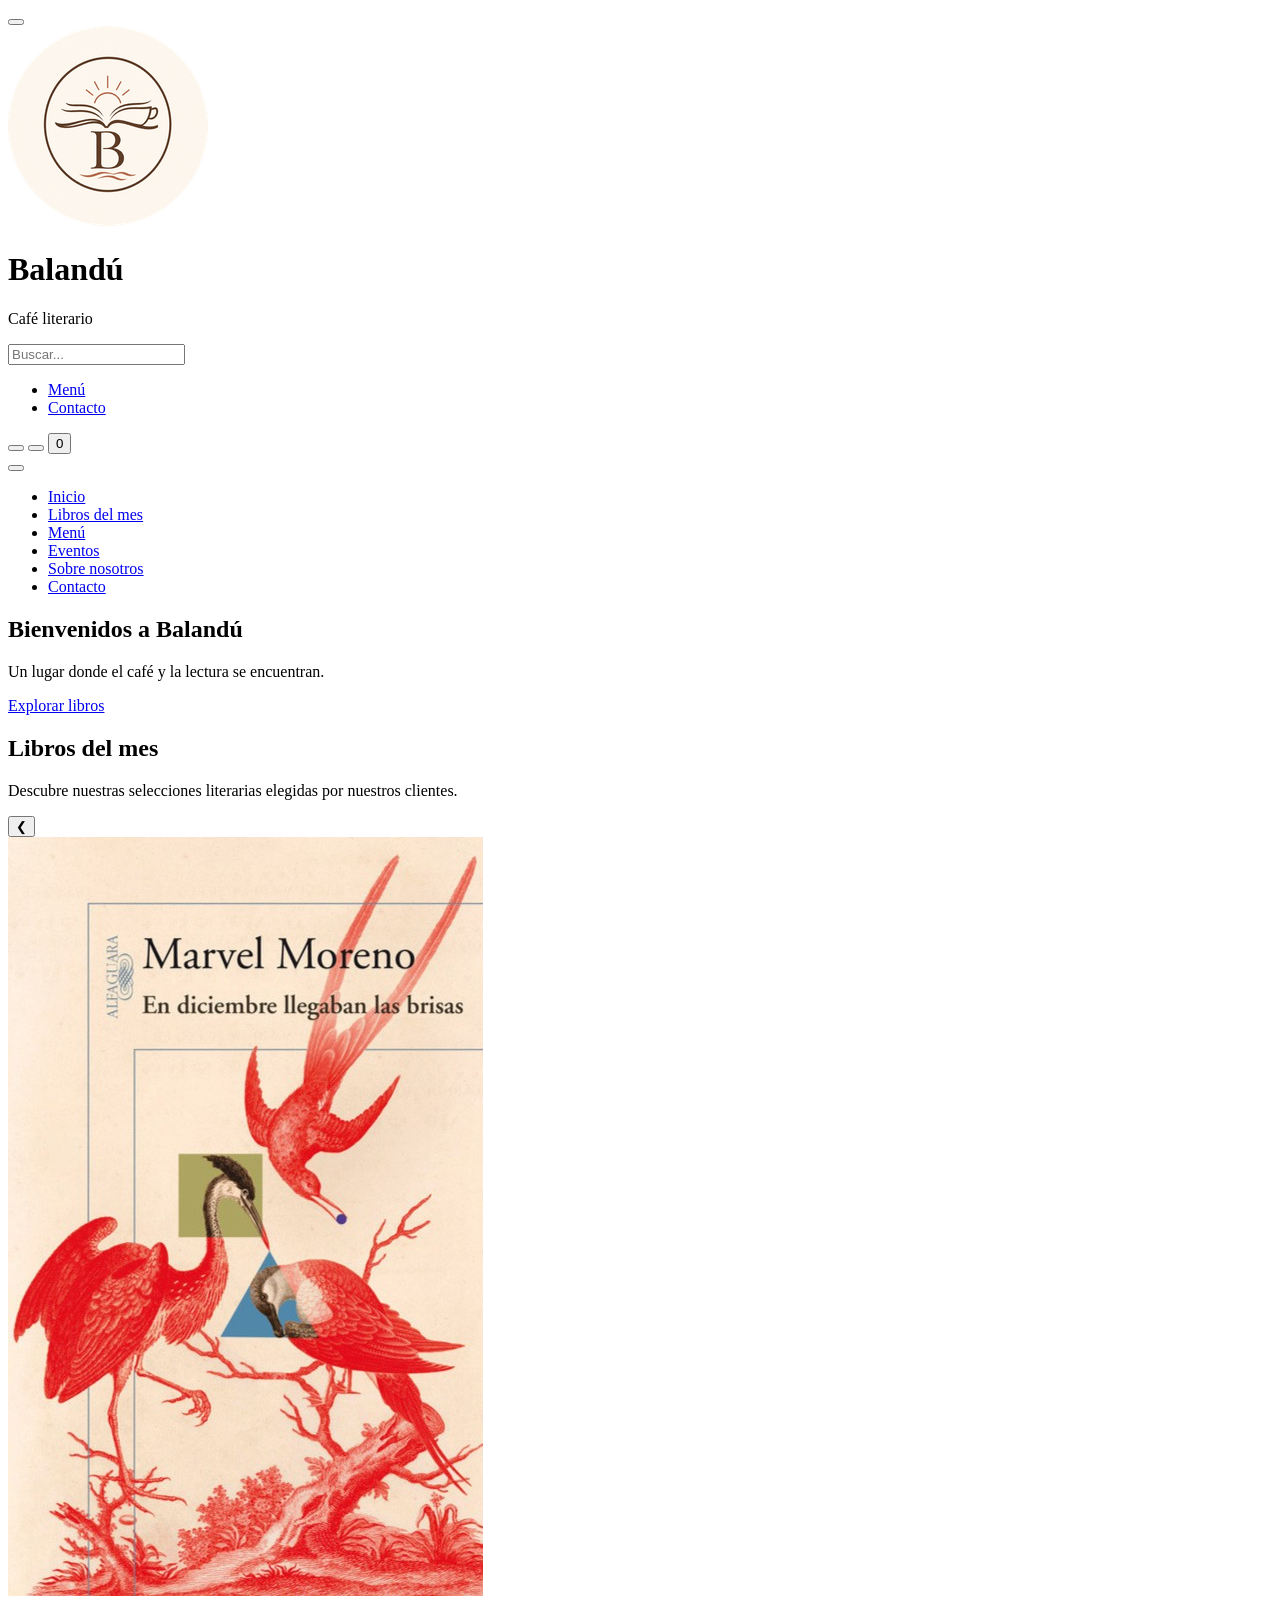
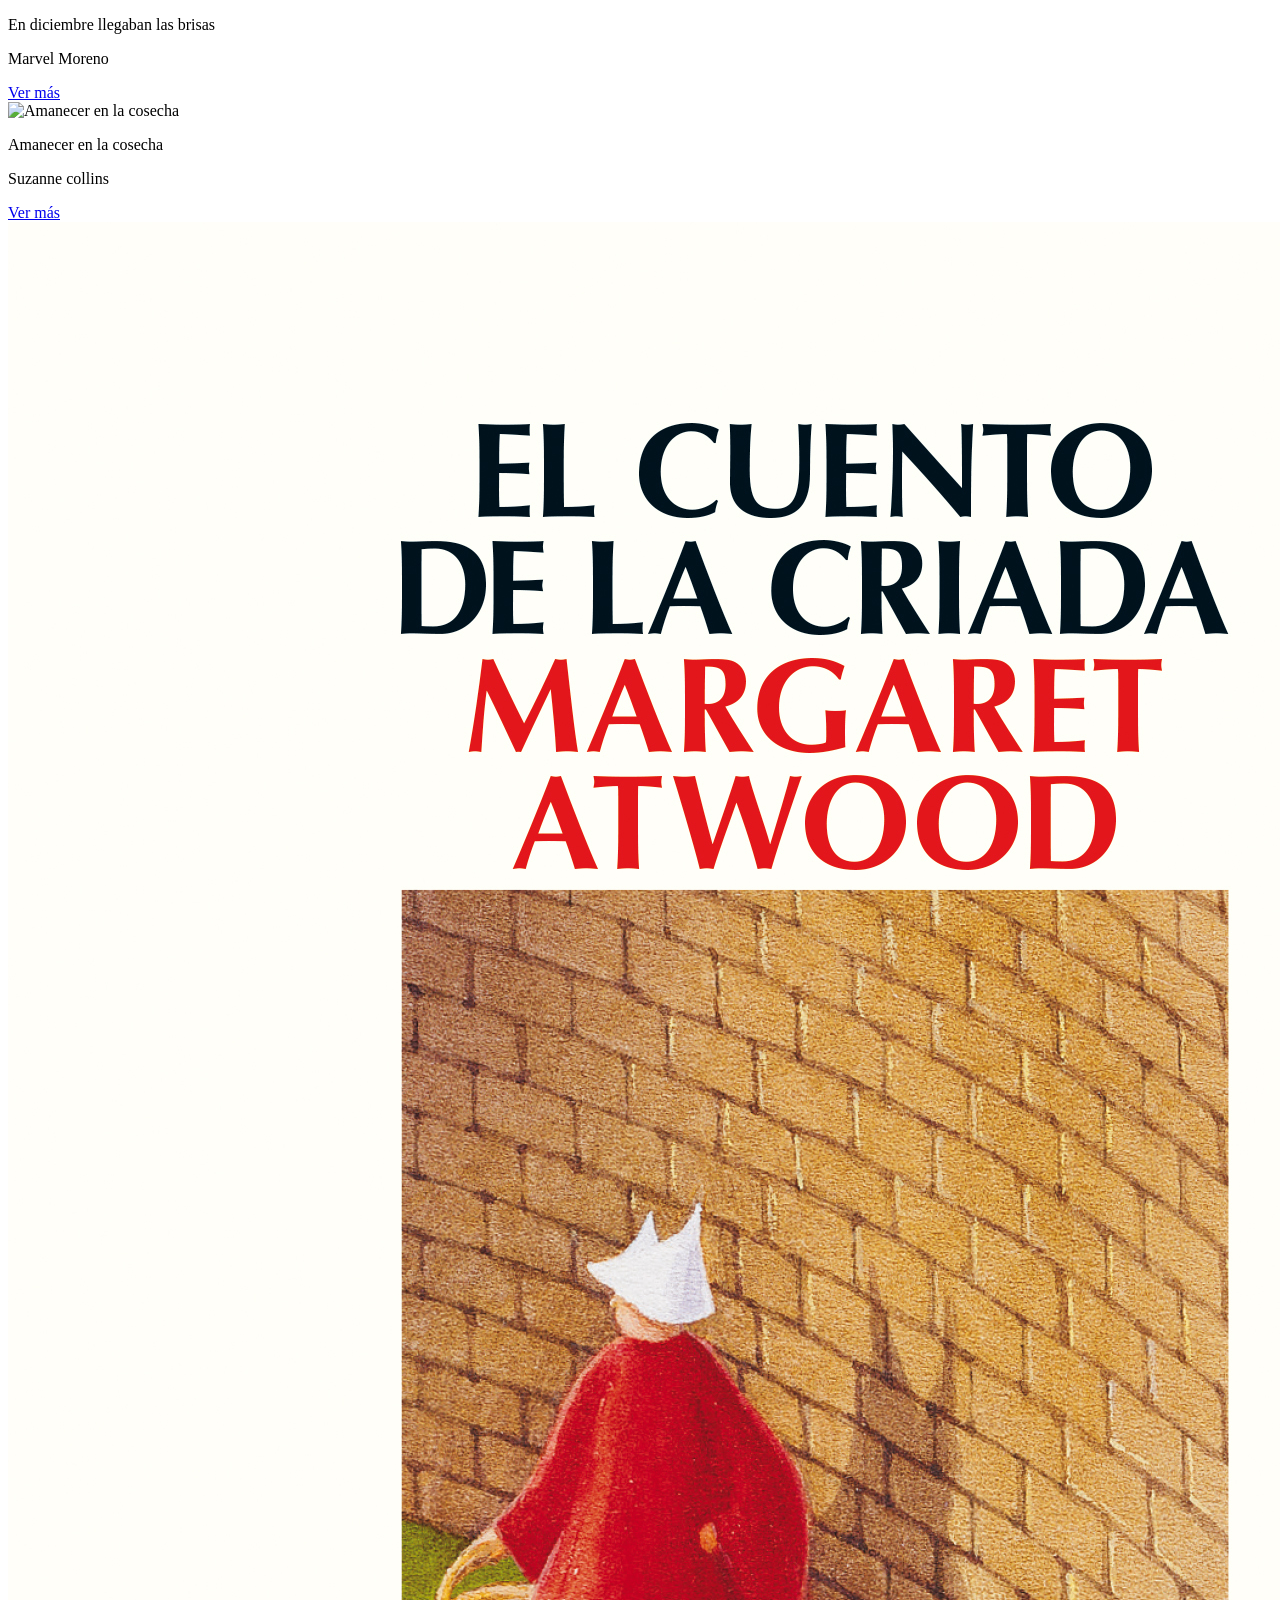
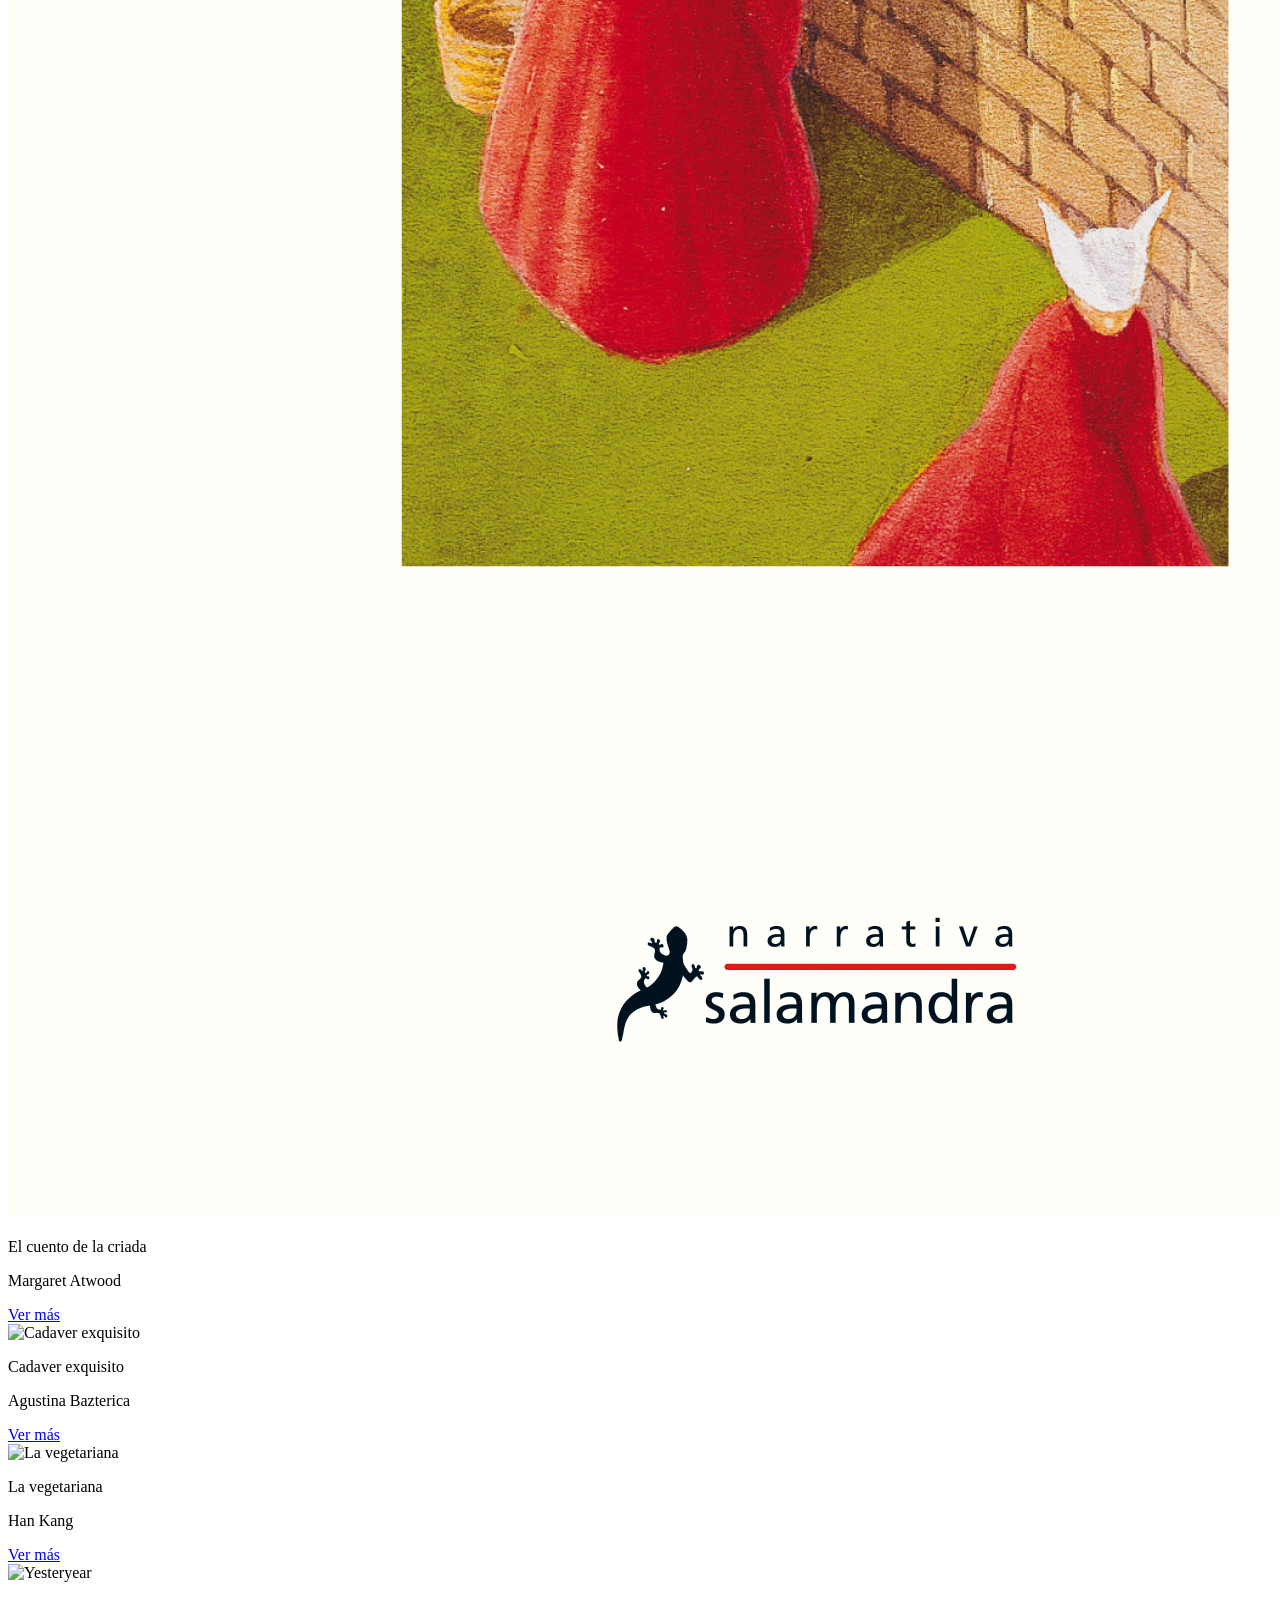
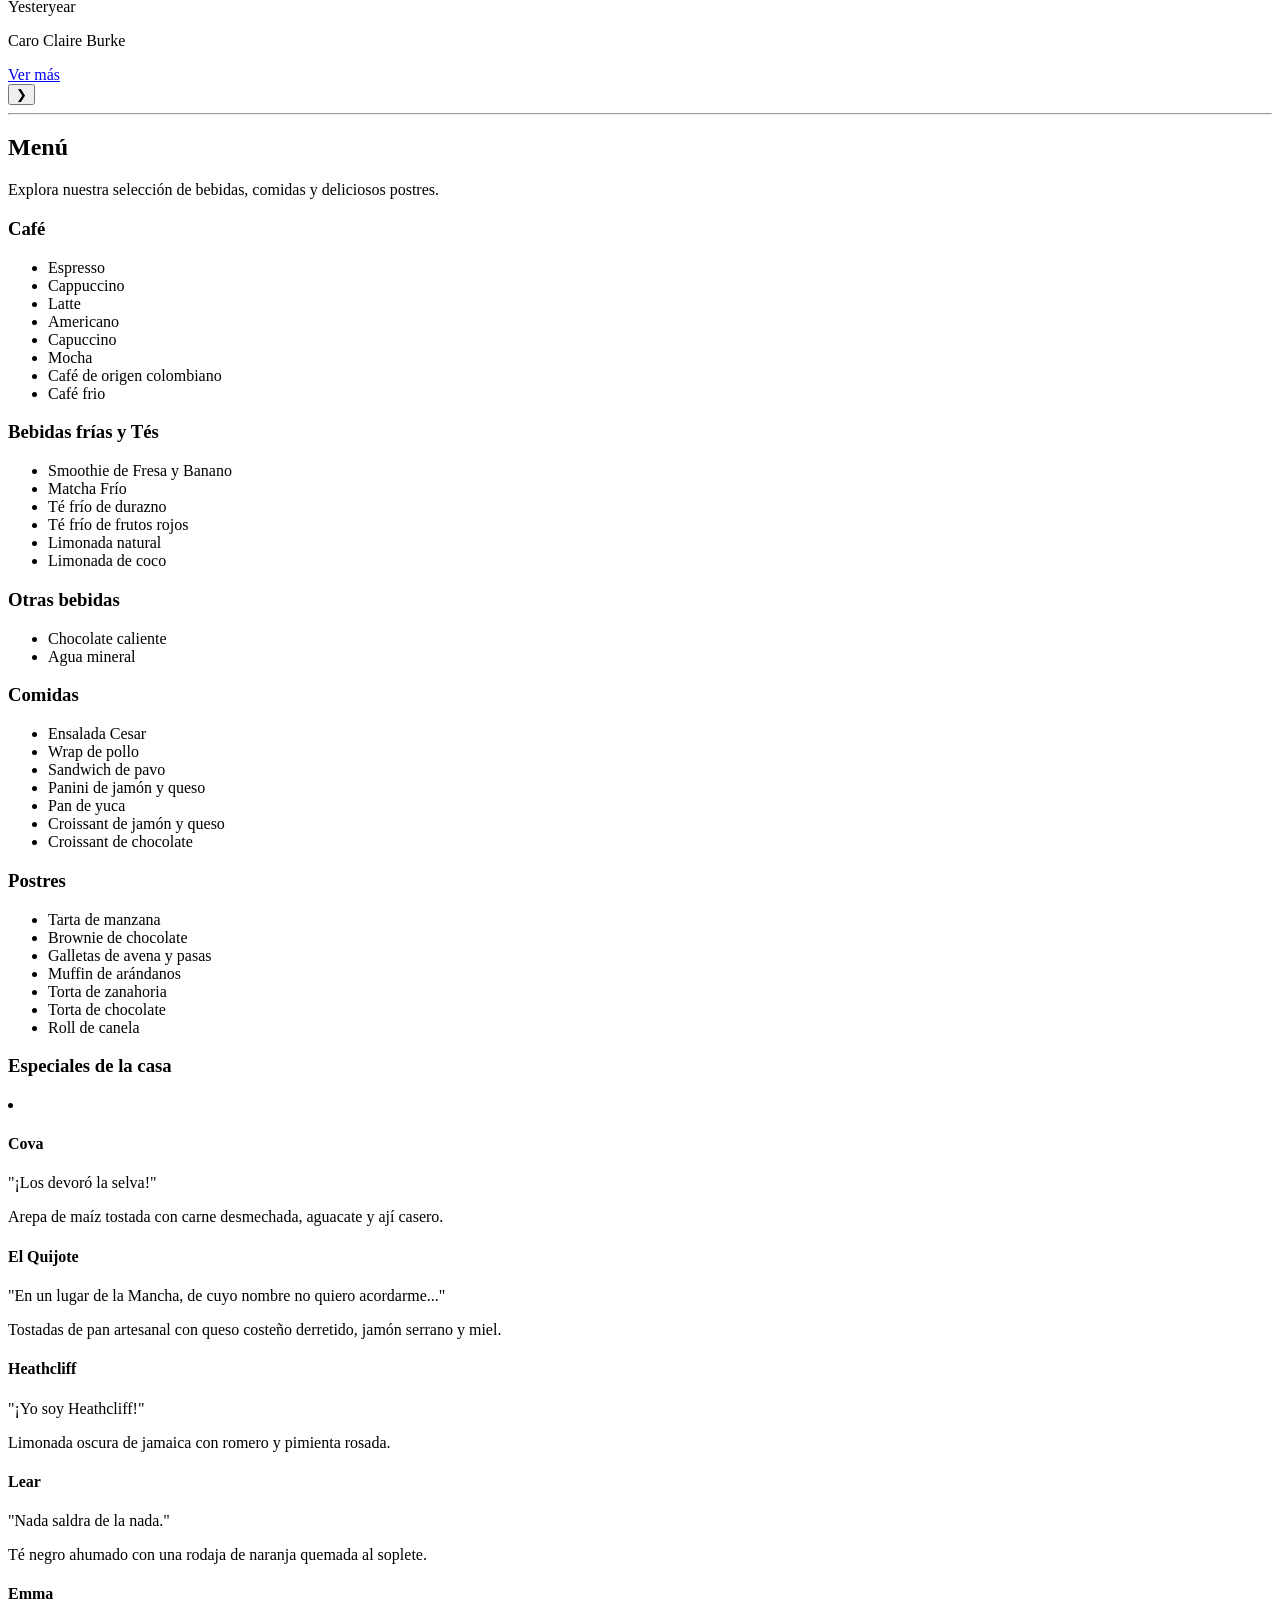
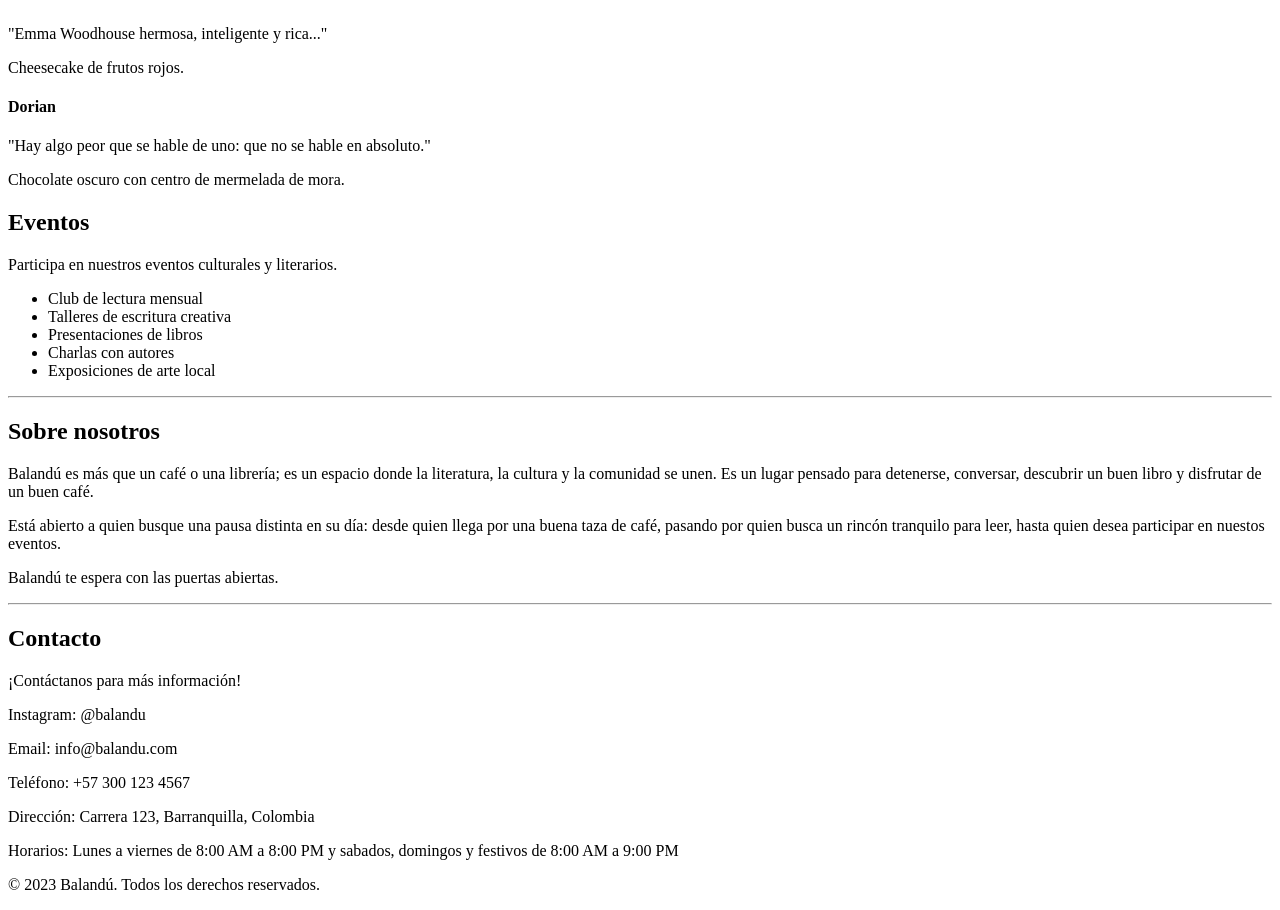
==== index.html @ 542fd97a "Cambios en el header (se agrego un menú desplegable, logo y nombre de la cafeteria, buscador, enlace" ====
<!DOCTYPE html>
<html lang="es">
<head>
    <meta charset="UTF-8">
    <meta name="viewport" content="width=device-width, initial-scale=1.0">
    <title>Balandú - Café Literario</title>
    <meta name="description" content="Balandú, Café literario en Barranquilla, Colombia. Disfruta de un ambiente acogedor, libros del mes, menú variado y eventos culturales.">
</head>
<body>

    <header>
        <button class="menu-hamburguesa" aria-label="Abrir menú">
            <i class="ti ti-menu-2"></i>
        </button>   

        <div class="encabezado-marca">
            <img src="imagenes/logo-balandu-circulo.png" alt="Logo circular de Balandú" class="logo-circular"> 
            <h1>Balandú</h1>
            <p>Café literario</p>
        </div>    
        
        <form class="buscador" role="search">
            <i class="ti ti-search"></i>
            <input type="search" name="buscar" placeholder="Buscar...">
        </form>

        <nav>
            <ul>
                <li><a href="#menú"><i class="ti ti-tools-kitchen-2"></i> Menú</a></li>
                <li><a href="#contacto"><i class="ti ti-mail"></i> Contacto</a></li>
            </ul>
        </nav>

        <div class="encabezado-iconos">
            <button aria-label="Idioma"><i class="ti ti-world"></i></button>
            <button aria-label="Mi cuenta"><i class="ti ti-user"></i></button>
            <button aria-label="Carrito">
                <i class="ti ti-shopping-cart"></i>
                <span class="contador-carrito">0</span>
            </button>
        </div>
        
        <nav class="menu-desplegable" id="menu-desplegable">
            <button class="cerrar-menu" aria-label="Cerrar menú">
                <i class="ti ti-x"></i>
            </button>
            <ul>
                <li><a href="#inicio">Inicio</a></li>
                <li><a href="#libros-del-mes">Libros del mes</a></li>
                <li><a href="#menú">Menú</a></li>
                <li><a href="#eventos">Eventos</a></li>
                <li><a href="#sobre-nosotros">Sobre nosotros</a></li>
                <li><a href="#contacto">Contacto</a></li>
            </ul>
        </nav>
    </header>

    <main>
        <section id="inicio" class="hero">
            <div class="hero-contenido"> 
                <h2>Bienvenidos a Balandú</h2>
                <p>Un lugar donde el café y la lectura se encuentran.</p>
                <a href="#libros-del-mes" class="boton">Explorar libros</a>
            </div>
        </section>
       
        <section id="libros-del-mes">
            <h2>Libros del mes</h2>
            <p>Descubre nuestras selecciones literarias elegidas por nuestros clientes.</p>
            
            <div class="carrusel-libros">
                <button class="carrusel-flecha carrusel-flecha--izq" aria-label="Libro anterior">&#10094;</button>
                 
                <div class="carrusel-contenedor">
                    <div class="carrusel-item activo">
                        <img src="imagenes/en-diciembre-llegaban-las-brisas.jpg" alt="En diciembre llegaban las brisas">
                        <p class="carrusel-titulo">En diciembre llegaban las brisas</p>
                        <p class="carrusel-autor">Marvel Moreno</p>
                        <a href="#" class="carrusel-enlace">Ver más</a>
                    </div>

                    <div class="carrusel-item">
                        <img src="imagenes/amanecer-en-la-cosecha.jpg" alt="Amanecer en la cosecha">
                        <p class="carrusel-titulo">Amanecer en la cosecha</p>
                        <p class="carrusel-autor">Suzanne collins</p>
                        <a href="#" class="carrusel-enlace">Ver más</a>
                    </div>

                    <div class="carrusel-item">
                        <img src="imagenes/el-cuento-de-la-criada.jpg" alt="El cuento de la criada">
                        <p class="carrusel-titulo">El cuento de la criada</p>
                        <p class="carrusel-autor">Margaret Atwood</p>
                        <a href="#" class="carrusel-enlace">Ver más</a>
                    </div>

                    <div class="carrusel-item">
                        <img src="imagenes/cadaver-exquisito.jpg" alt="Cadaver exquisito">
                        <p class="carrusel-titulo">Cadaver exquisito</p>
                        <p class="carrusel-autor">Agustina Bazterica</p>
                        <a href="#" class="carrusel-enlace">Ver más</a>
                    </div>

                    <div class="carrusel-item">
                        <img src="imagenes/la-vegetariana.jpg" alt="La vegetariana">
                        <p class="carrusel-titulo">La vegetariana</p>
                        <p class="carrusel-autor">Han Kang</p>
                        <a href="#" class="carrusel-enlace">Ver más</a>
                    </div>

                    <div class="carrusel-item">
                        <img src="imagenes/yesteryear.jpg" alt="Yesteryear">
                        <p class="carrusel-titulo">Yesteryear</p>
                        <p class="carrusel-autor">Caro Claire Burke</p>
                        <a href="#" class="carrusel-enlace">Ver más</a>
                    </div>

                </div>
                <button class="carrusel-flecha carrusel-flecha--der" aria-label="Siguiente libro">&#10095;</button>
            </div>

            <div class="carrusel-indicadores">
                <span class="carrusel-indicador activo" data-indice="0"></span>
                <span class="carrusel-indicador" data-indice="1"></span>
                <span class="carrusel-indicador" data-indice="2"></span>
                <span class="carrusel-indicador" data-indice="3"></span>
                <span class="carrusel-indicador" data-indice="4"></span>
                <span class="carrusel-indicador" data-indice="5"></span>
            </div>
        </section>

        <hr>
        <section id="menú">
            <h2>Menú</h2>
            <p>Explora nuestra selección de bebidas, comidas y deliciosos postres.</p>
             <section id="bebidas">
               <h3>Café</h3>
            <ul>
                <li>Espresso</li>
                <li>Cappuccino</li>
                <li>Latte</li>
                <li>Americano</li>
                <li>Capuccino</li>
                <li>Mocha</li>
                <li>Café de origen colombiano</li>
                <li>Café frio</li>
            </ul>

               <h3>Bebidas frías y Tés</h3>
            <ul>
                <li>Smoothie de Fresa y Banano</li>
                <li>Matcha Frío</li>
                <li>Té frío de durazno</li>
                <li>Té frío de frutos rojos</li>
                <li>Limonada natural</li>
                <li>Limonada de coco</li>
    
            </ul>
                <h3>Otras bebidas</h3>
            <ul>
                <li>Chocolate caliente</li>
                <li>Agua mineral</li>
            </ul>
             </section>
             <section id="comida">
                <h3>Comidas</h3>
            <ul>
                <li>Ensalada Cesar</li>
                <li>Wrap de pollo</li>
                <li>Sandwich de pavo</li>
                <li>Panini de jamón y queso</li>
                <li>Pan de yuca</li>
                <li>Croissant de jamón y queso</li>
                <li>Croissant de chocolate</li>
            </ul>
             </section>
             <section id="postres">
            <h3>Postres</h3>
            <ul>
                <li>Tarta de manzana</li>
                <li>Brownie de chocolate</li>
                <li>Galletas de avena y pasas</li>
                <li>Muffin de arándanos</li>
                <li>Torta de zanahoria</li>
                <li>Torta de chocolate</li>
                <li>Roll de canela</li>
            </ul>
             </section>
             <section id="especiales">
             <h3>Especiales de la casa</h3>
                <li>
                    <h4>Cova</h4>
                    <p>"¡Los devoró la selva!"</p>
                    <p>Arepa de maíz tostada con carne desmechada, aguacate y ají casero.</p>
                    <h4>El Quijote</h4>
                    <p>"En un lugar de la Mancha, de cuyo nombre no quiero acordarme..."</p>
                    <p>Tostadas de pan artesanal con queso costeño derretido, jamón serrano y miel.</p>
                    <h4>Heathcliff</h4>
                    <p>"¡Yo soy Heathcliff!"</p>
                    <p>Limonada oscura de jamaica con romero y pimienta rosada.</p>
                    <h4>Lear</h4>
                    <p>"Nada saldra de la nada."</p>
                    <p>Té negro ahumado con una rodaja de naranja quemada al soplete.</p>
                    <h4>Emma</h4>
                    <p>"Emma Woodhouse hermosa, inteligente y rica..."</p>
                    <p>Cheesecake de frutos rojos.</p>
                    <h4>Dorian</h4>
                    <p>"Hay algo peor que se hable de uno: que no se hable en absoluto."</p>
                    <p>Chocolate oscuro con centro de mermelada de mora.</p>
                </li>
                </section>

        <section id="eventos">
            <h2>Eventos</h2>
            <p>Participa en nuestros eventos culturales y literarios.</p>
            <ul>
                <li>Club de lectura mensual</li>
                <li>Talleres de escritura creativa</li>
                <li>Presentaciones de libros</li>
                <li>Charlas con autores</li>
                <li>Exposiciones de arte local</li>
            </ul>
        </section>

         <hr>
        <section id="sobre-nosotros">
            <h2>Sobre nosotros</h2>
            <p>Balandú es más que un café o una librería; es un espacio donde la literatura, la cultura y la comunidad se unen. Es un lugar pensado para detenerse, conversar, descubrir un buen libro y disfrutar de un buen café.</p>
            <p>Está abierto a quien busque una pausa distinta en su día: desde quien llega por una buena taza de café, pasando por quien busca un rincón tranquilo para leer, hasta quien desea participar en nuestos eventos.</p>
            <p>Balandú te espera con las puertas abiertas.</p>
        </section>
        <hr>

    </main>
    <footer>
        <section id="Contacto">
            <h2>Contacto</h2>
            <p>¡Contáctanos para más información!</p>
            <p>Instagram: @balandu</p>
            <p>Email: info@balandu.com</p>
            <p>Teléfono: +57 300 123 4567</p>   
            <p>Dirección: Carrera 123, Barranquilla, Colombia</p>
            <p>Horarios: Lunes a viernes de 8:00 AM a 8:00 PM y sabados, domingos y festivos de 8:00 AM a 9:00 PM</p>
        </section>
         <p>&copy; 2023 Balandú. Todos los derechos reservados.</p>
    </footer>
</body>
</html>
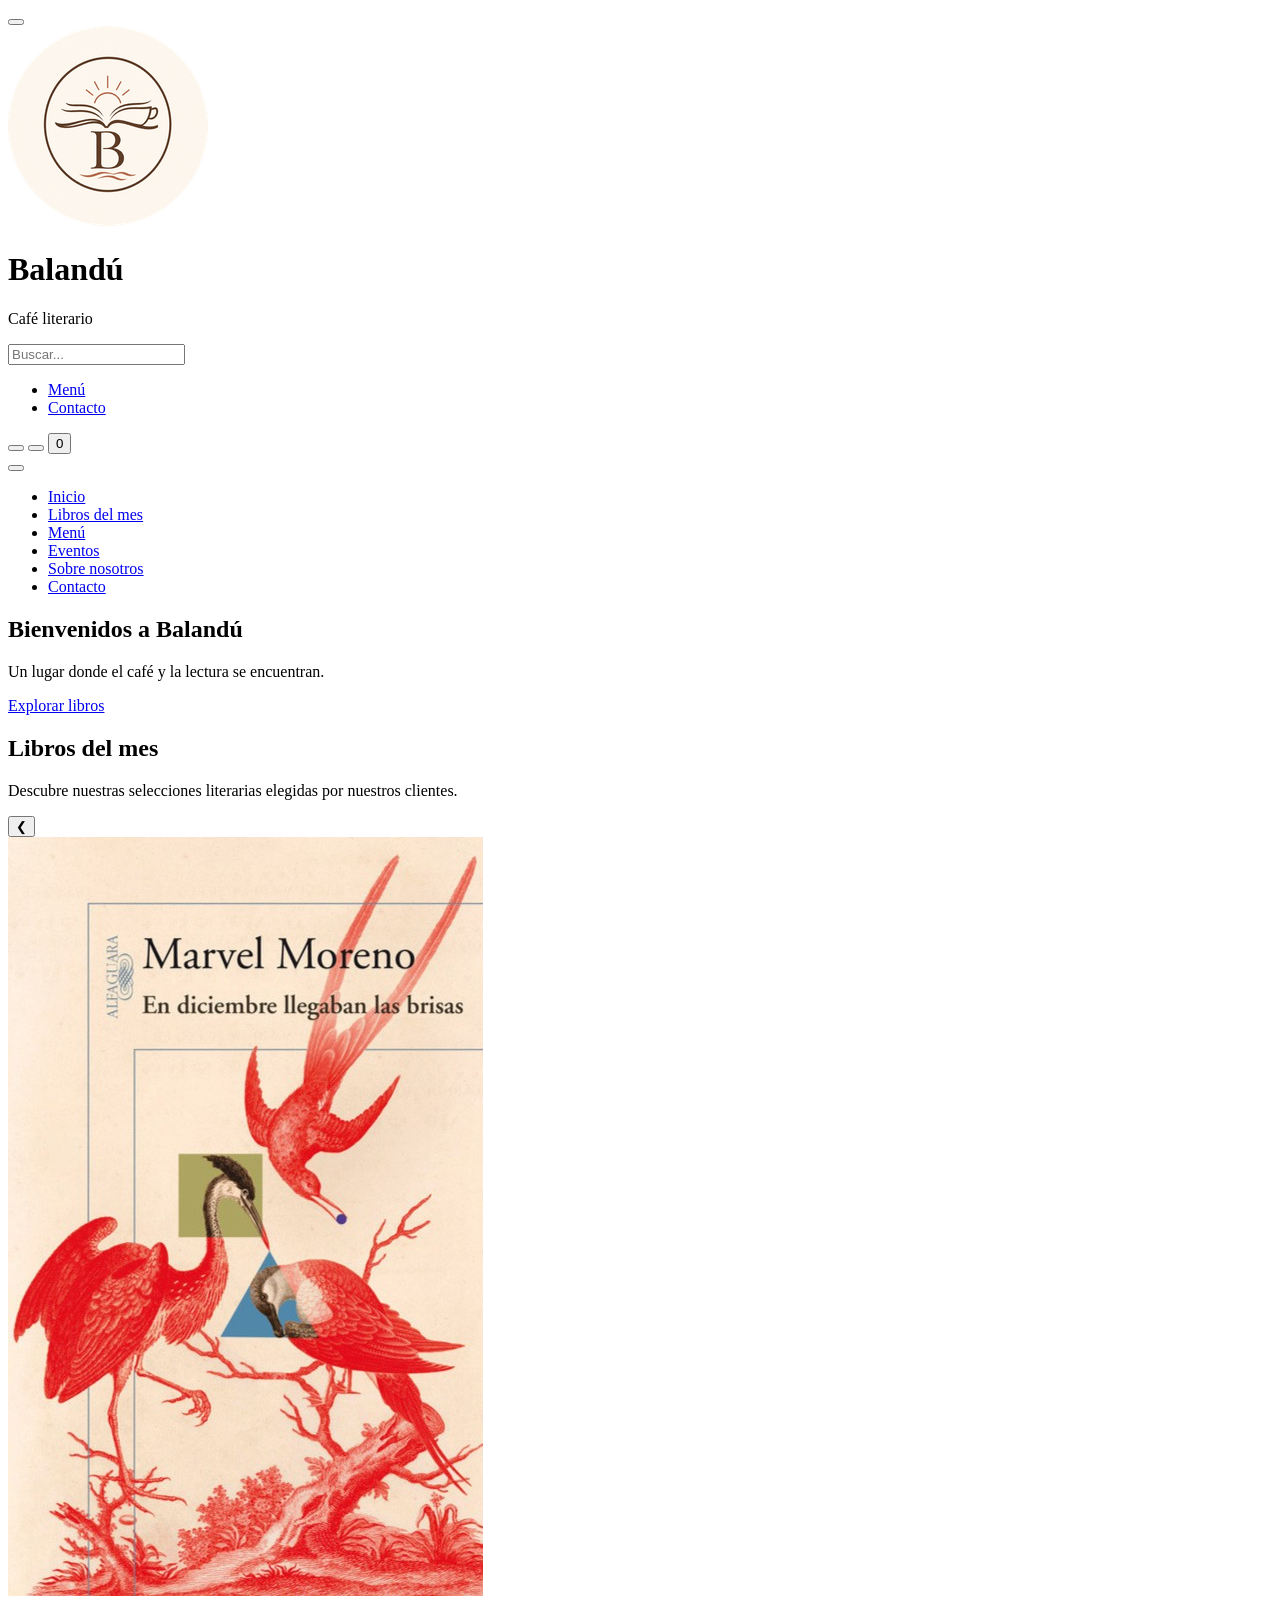
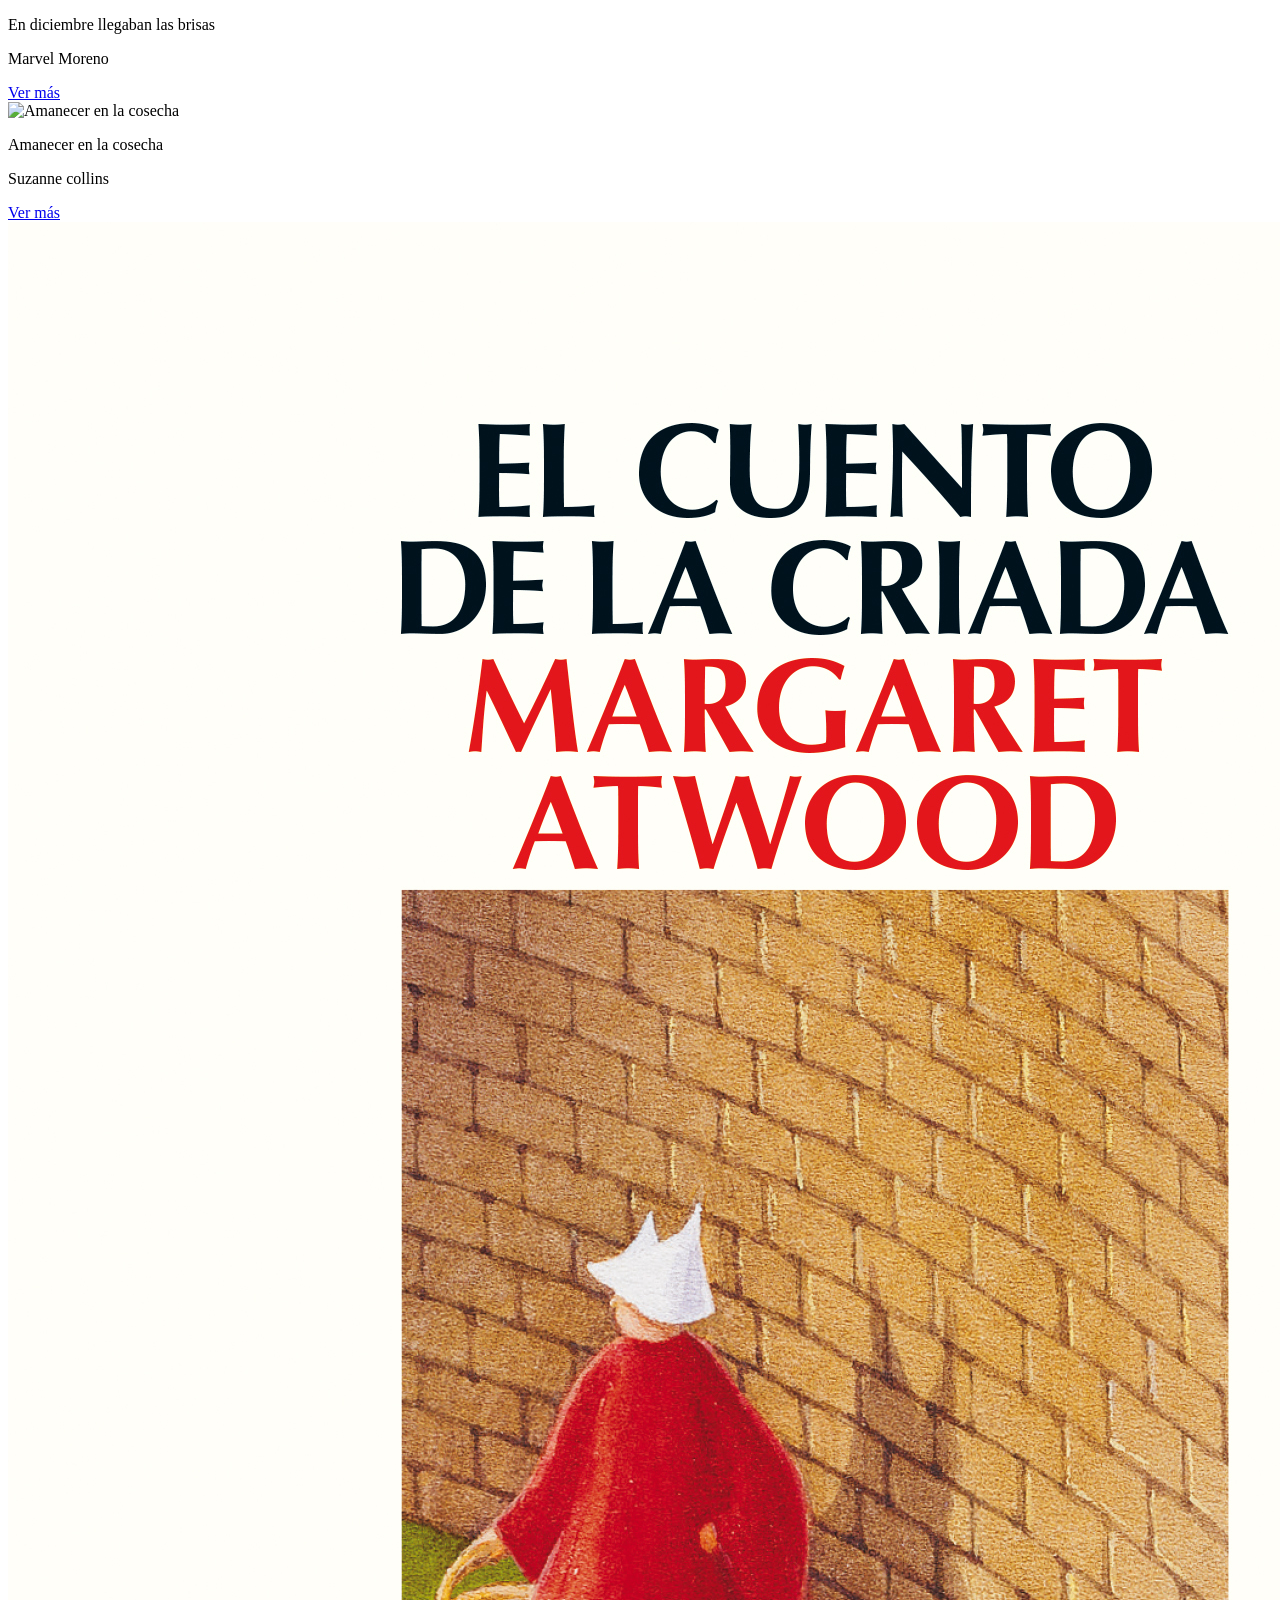
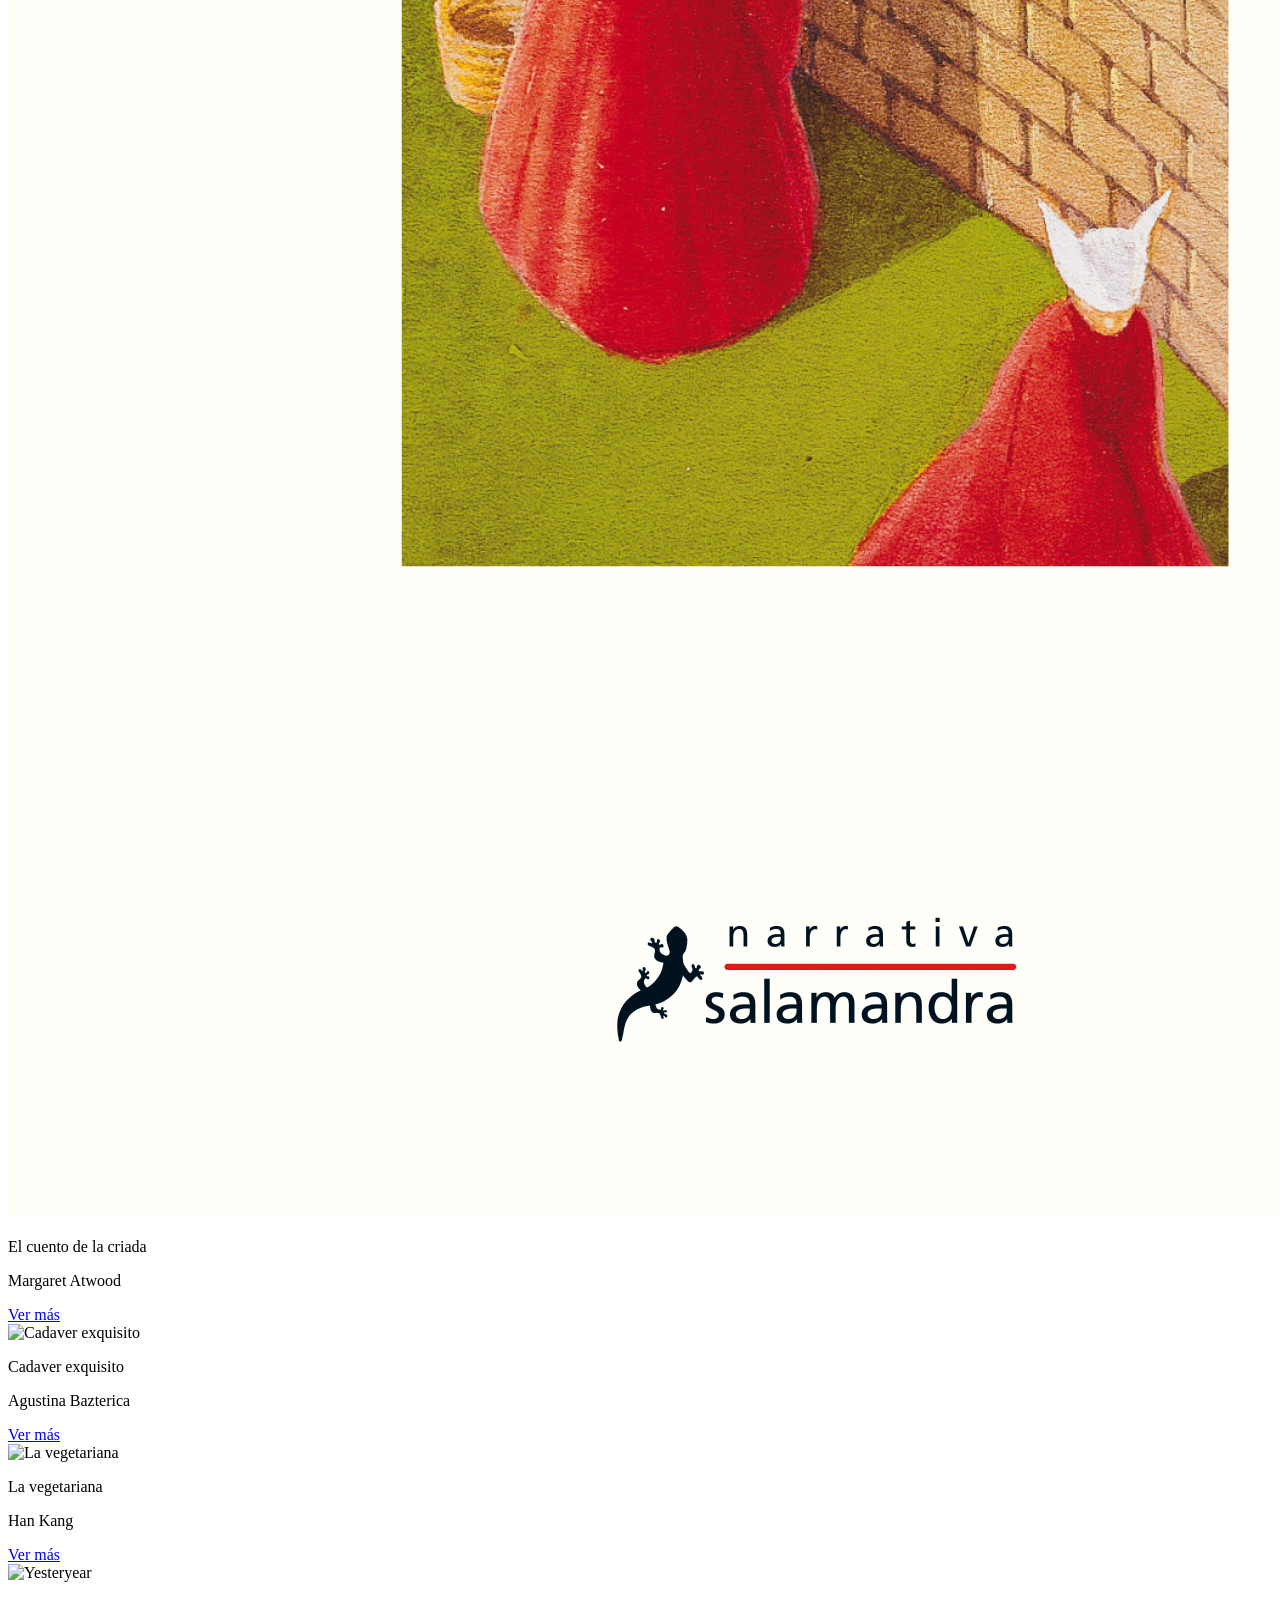
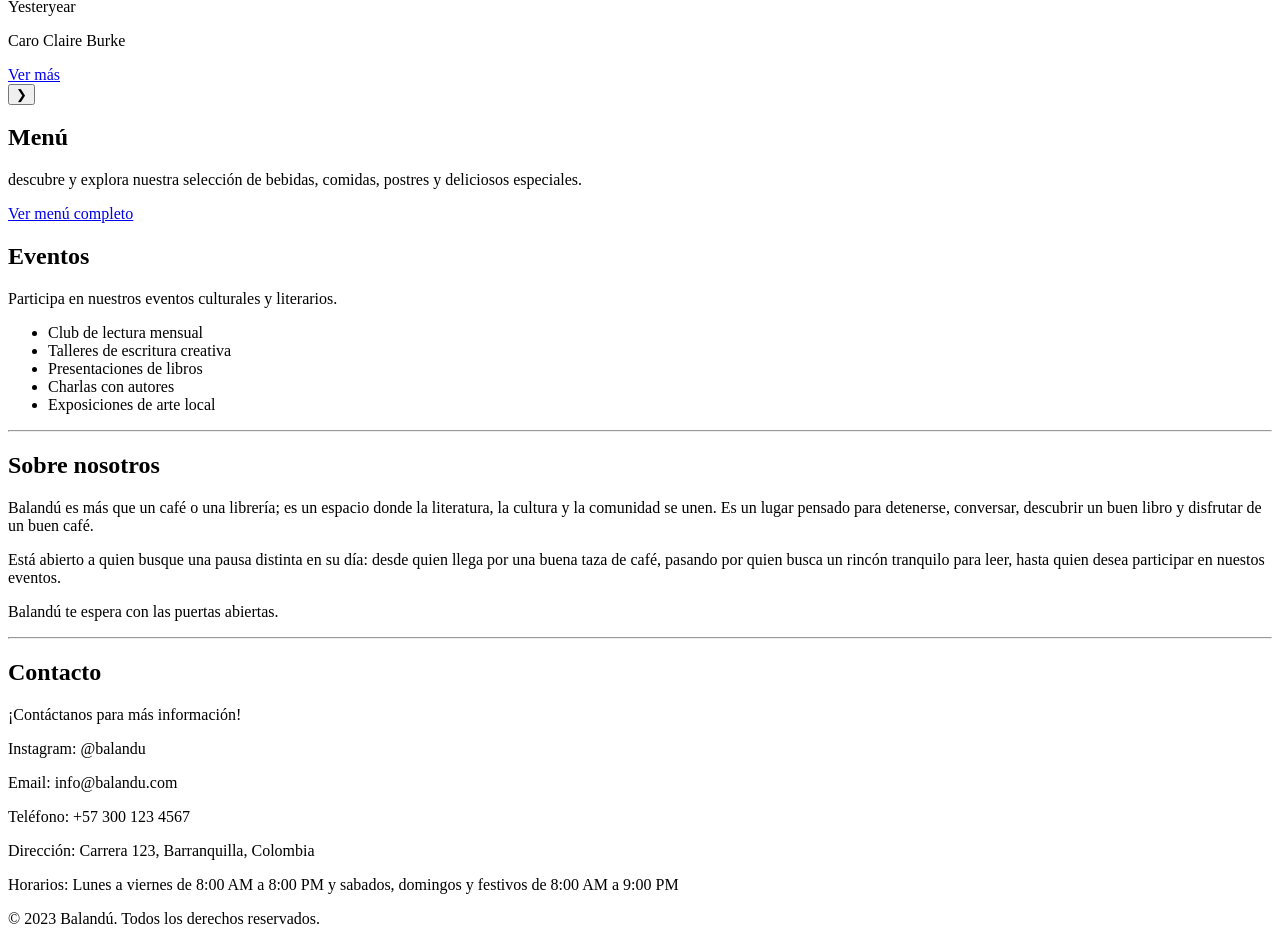
==== commit 0558ba86: "De nuevo porque no se guardaron los cambios. Cambios en el header (se agrego un menú desplegable, lo" ====
--- a/index.html
+++ b/index.html
@@ -26,7 +26,7 @@
 
         <nav>
             <ul>
-                <li><a href="#menú"><i class="ti ti-tools-kitchen-2"></i> Menú</a></li>
+                <li><a href="menu.html"><i class="ti ti-tools-kitchen-2"></i> Menú</a></li>
                 <li><a href="#contacto"><i class="ti ti-mail"></i> Contacto</a></li>
             </ul>
         </nav>
@@ -47,7 +47,7 @@
             <ul>
                 <li><a href="#inicio">Inicio</a></li>
                 <li><a href="#libros-del-mes">Libros del mes</a></li>
-                <li><a href="#menú">Menú</a></li>
+                <li><a href="menu.html">Menú</a></li>
                 <li><a href="#eventos">Eventos</a></li>
                 <li><a href="#sobre-nosotros">Sobre nosotros</a></li>
                 <li><a href="#contacto">Contacto</a></li>
@@ -128,86 +128,11 @@
             </div>
         </section>
 
-        <hr>
         <section id="menú">
             <h2>Menú</h2>
-            <p>Explora nuestra selección de bebidas, comidas y deliciosos postres.</p>
-             <section id="bebidas">
-               <h3>Café</h3>
-            <ul>
-                <li>Espresso</li>
-                <li>Cappuccino</li>
-                <li>Latte</li>
-                <li>Americano</li>
-                <li>Capuccino</li>
-                <li>Mocha</li>
-                <li>Café de origen colombiano</li>
-                <li>Café frio</li>
-            </ul>
-
-               <h3>Bebidas frías y Tés</h3>
-            <ul>
-                <li>Smoothie de Fresa y Banano</li>
-                <li>Matcha Frío</li>
-                <li>Té frío de durazno</li>
-                <li>Té frío de frutos rojos</li>
-                <li>Limonada natural</li>
-                <li>Limonada de coco</li>
-    
-            </ul>
-                <h3>Otras bebidas</h3>
-            <ul>
-                <li>Chocolate caliente</li>
-                <li>Agua mineral</li>
-            </ul>
-             </section>
-             <section id="comida">
-                <h3>Comidas</h3>
-            <ul>
-                <li>Ensalada Cesar</li>
-                <li>Wrap de pollo</li>
-                <li>Sandwich de pavo</li>
-                <li>Panini de jamón y queso</li>
-                <li>Pan de yuca</li>
-                <li>Croissant de jamón y queso</li>
-                <li>Croissant de chocolate</li>
-            </ul>
-             </section>
-             <section id="postres">
-            <h3>Postres</h3>
-            <ul>
-                <li>Tarta de manzana</li>
-                <li>Brownie de chocolate</li>
-                <li>Galletas de avena y pasas</li>
-                <li>Muffin de arándanos</li>
-                <li>Torta de zanahoria</li>
-                <li>Torta de chocolate</li>
-                <li>Roll de canela</li>
-            </ul>
-             </section>
-             <section id="especiales">
-             <h3>Especiales de la casa</h3>
-                <li>
-                    <h4>Cova</h4>
-                    <p>"¡Los devoró la selva!"</p>
-                    <p>Arepa de maíz tostada con carne desmechada, aguacate y ají casero.</p>
-                    <h4>El Quijote</h4>
-                    <p>"En un lugar de la Mancha, de cuyo nombre no quiero acordarme..."</p>
-                    <p>Tostadas de pan artesanal con queso costeño derretido, jamón serrano y miel.</p>
-                    <h4>Heathcliff</h4>
-                    <p>"¡Yo soy Heathcliff!"</p>
-                    <p>Limonada oscura de jamaica con romero y pimienta rosada.</p>
-                    <h4>Lear</h4>
-                    <p>"Nada saldra de la nada."</p>
-                    <p>Té negro ahumado con una rodaja de naranja quemada al soplete.</p>
-                    <h4>Emma</h4>
-                    <p>"Emma Woodhouse hermosa, inteligente y rica..."</p>
-                    <p>Cheesecake de frutos rojos.</p>
-                    <h4>Dorian</h4>
-                    <p>"Hay algo peor que se hable de uno: que no se hable en absoluto."</p>
-                    <p>Chocolate oscuro con centro de mermelada de mora.</p>
-                </li>
-                </section>
+            <p>descubre y explora nuestra selección de bebidas, comidas, postres y deliciosos especiales.</p>
+            <a href="menu.html" class="boton-menu">Ver menú completo</a>
+        </section>
 
         <section id="eventos">
             <h2>Eventos</h2>
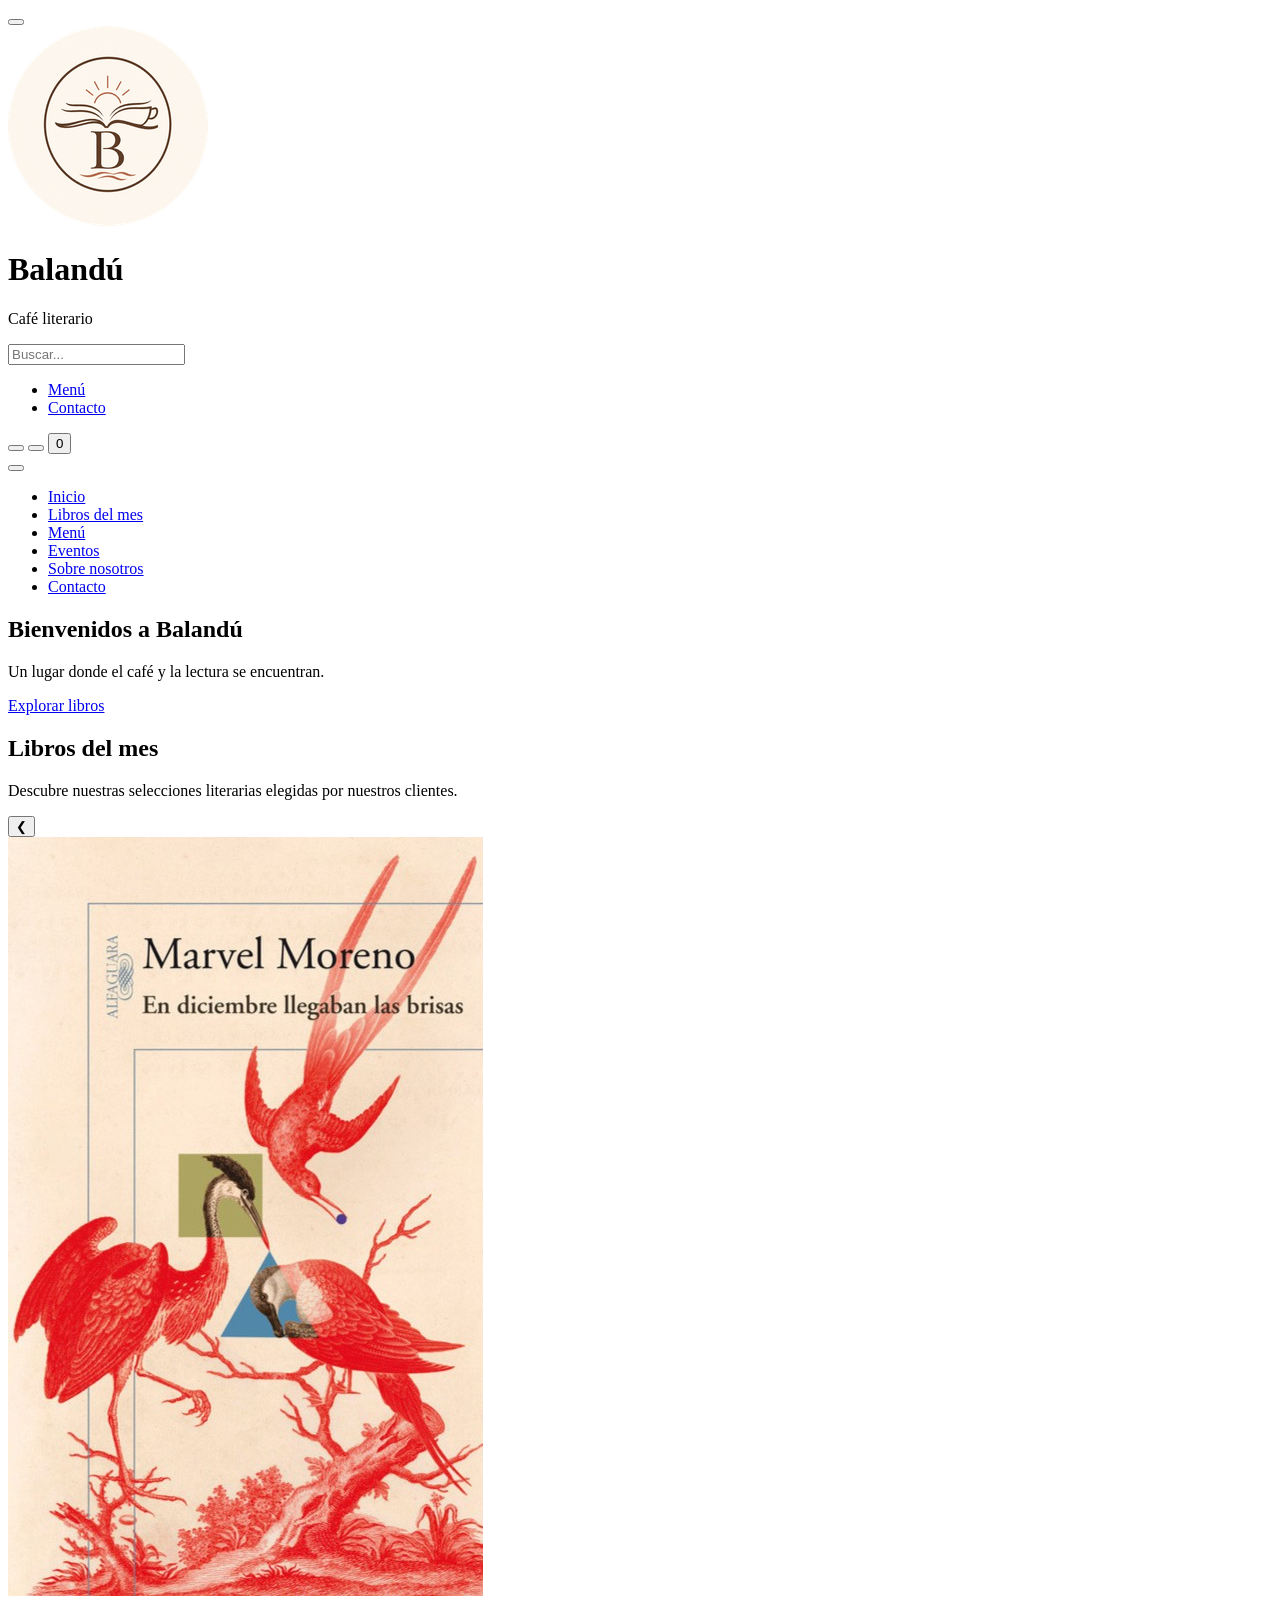
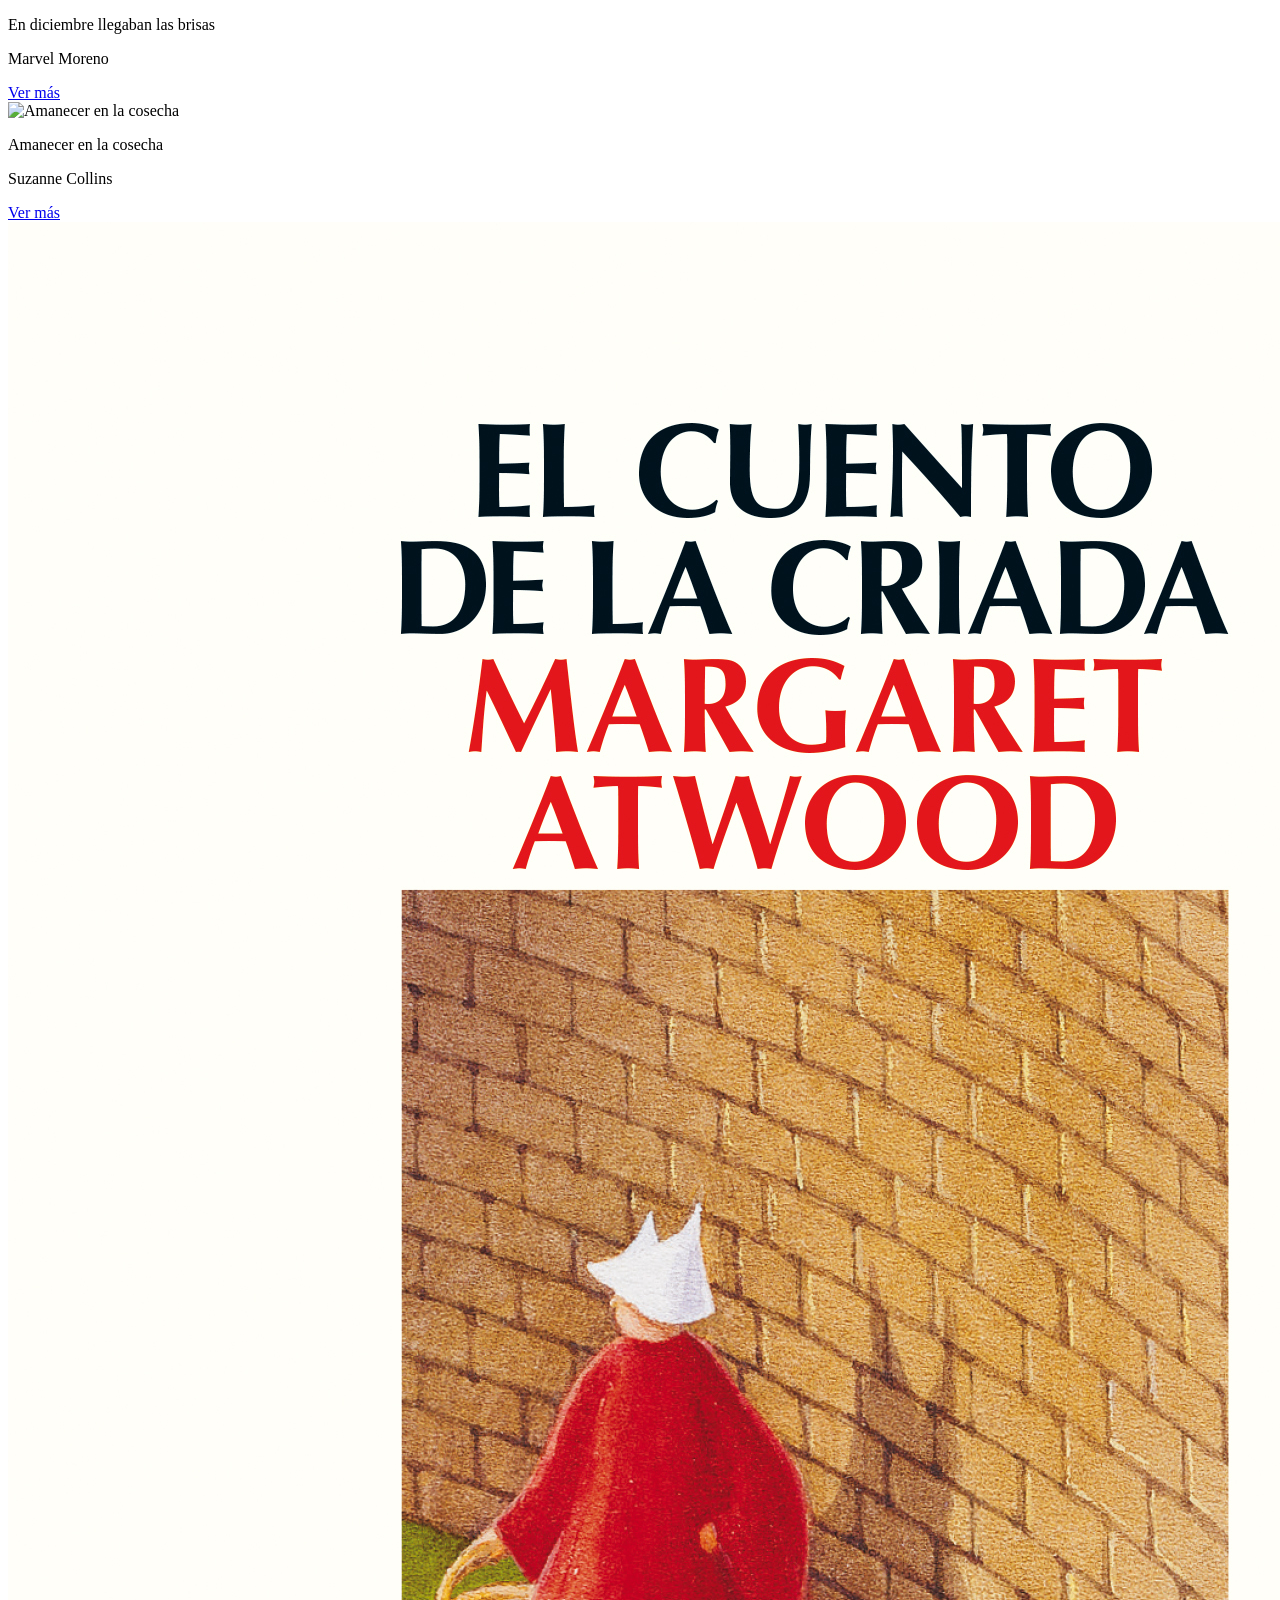
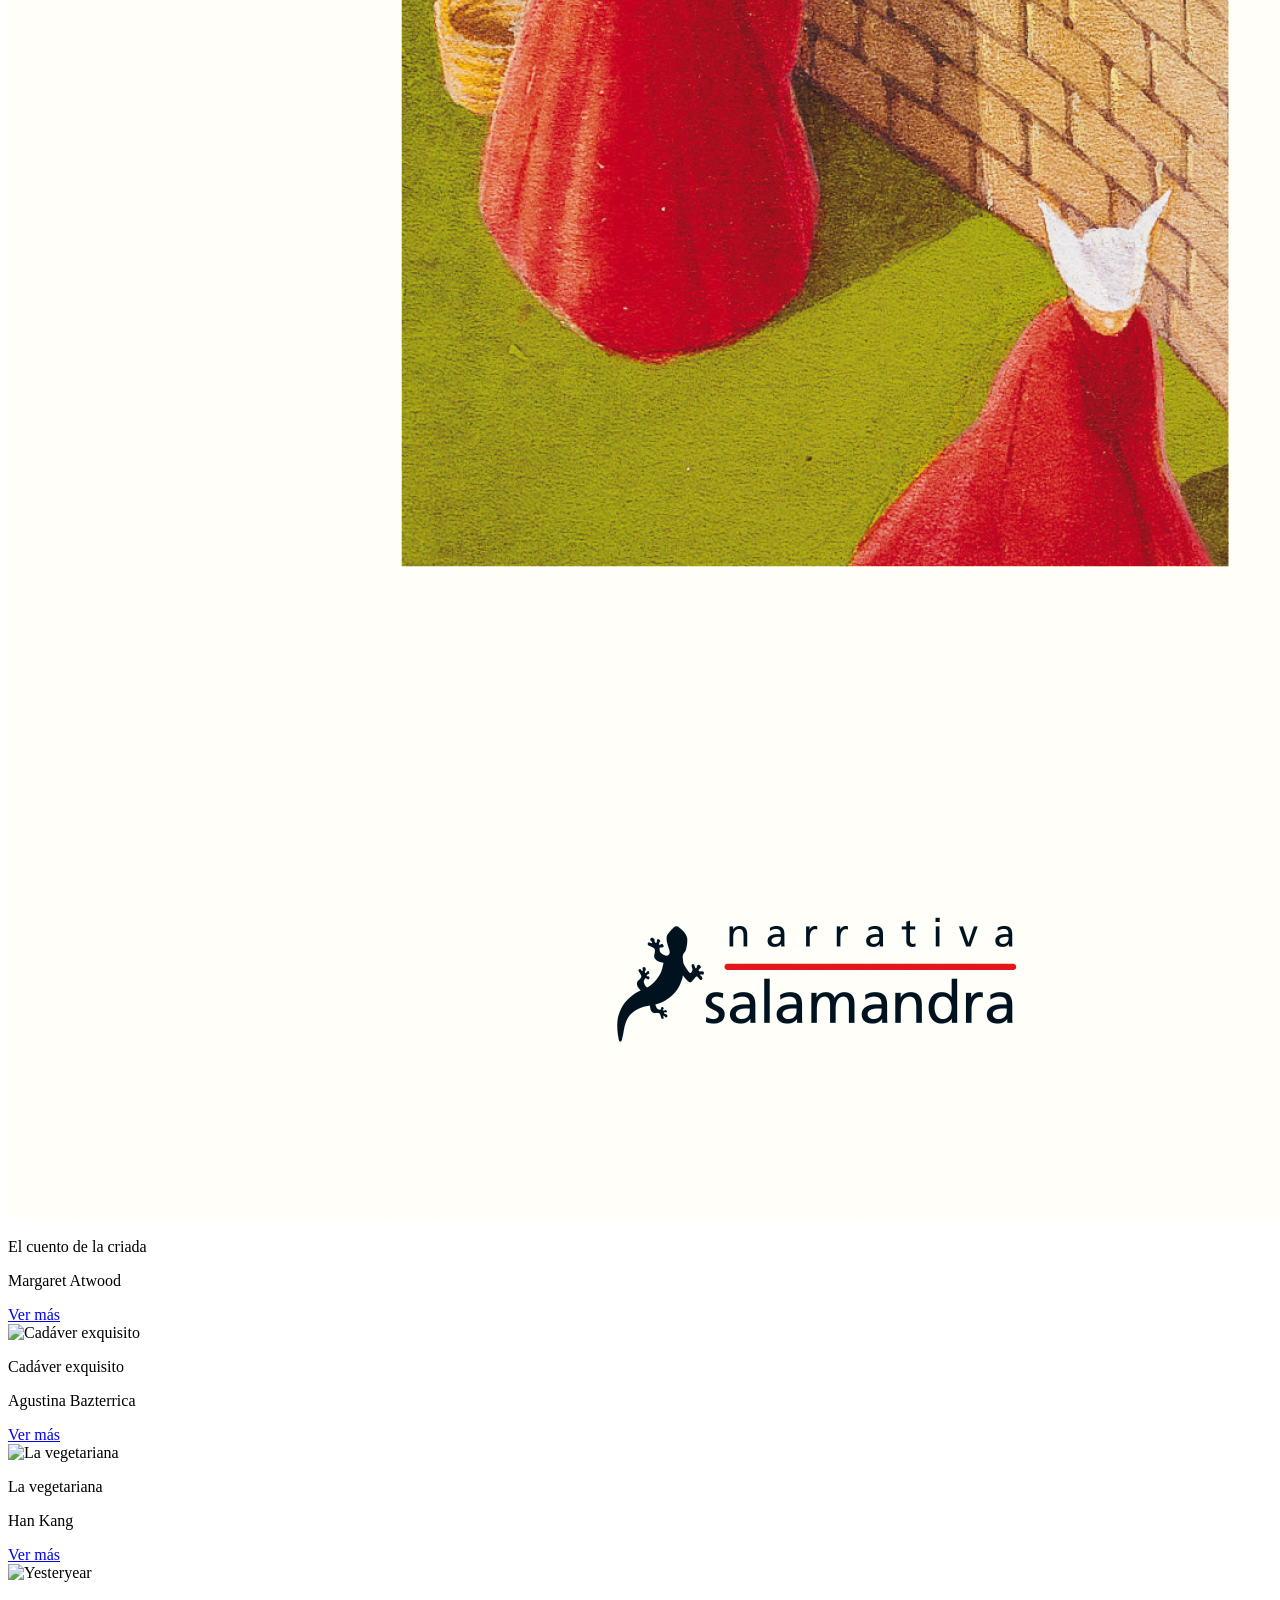
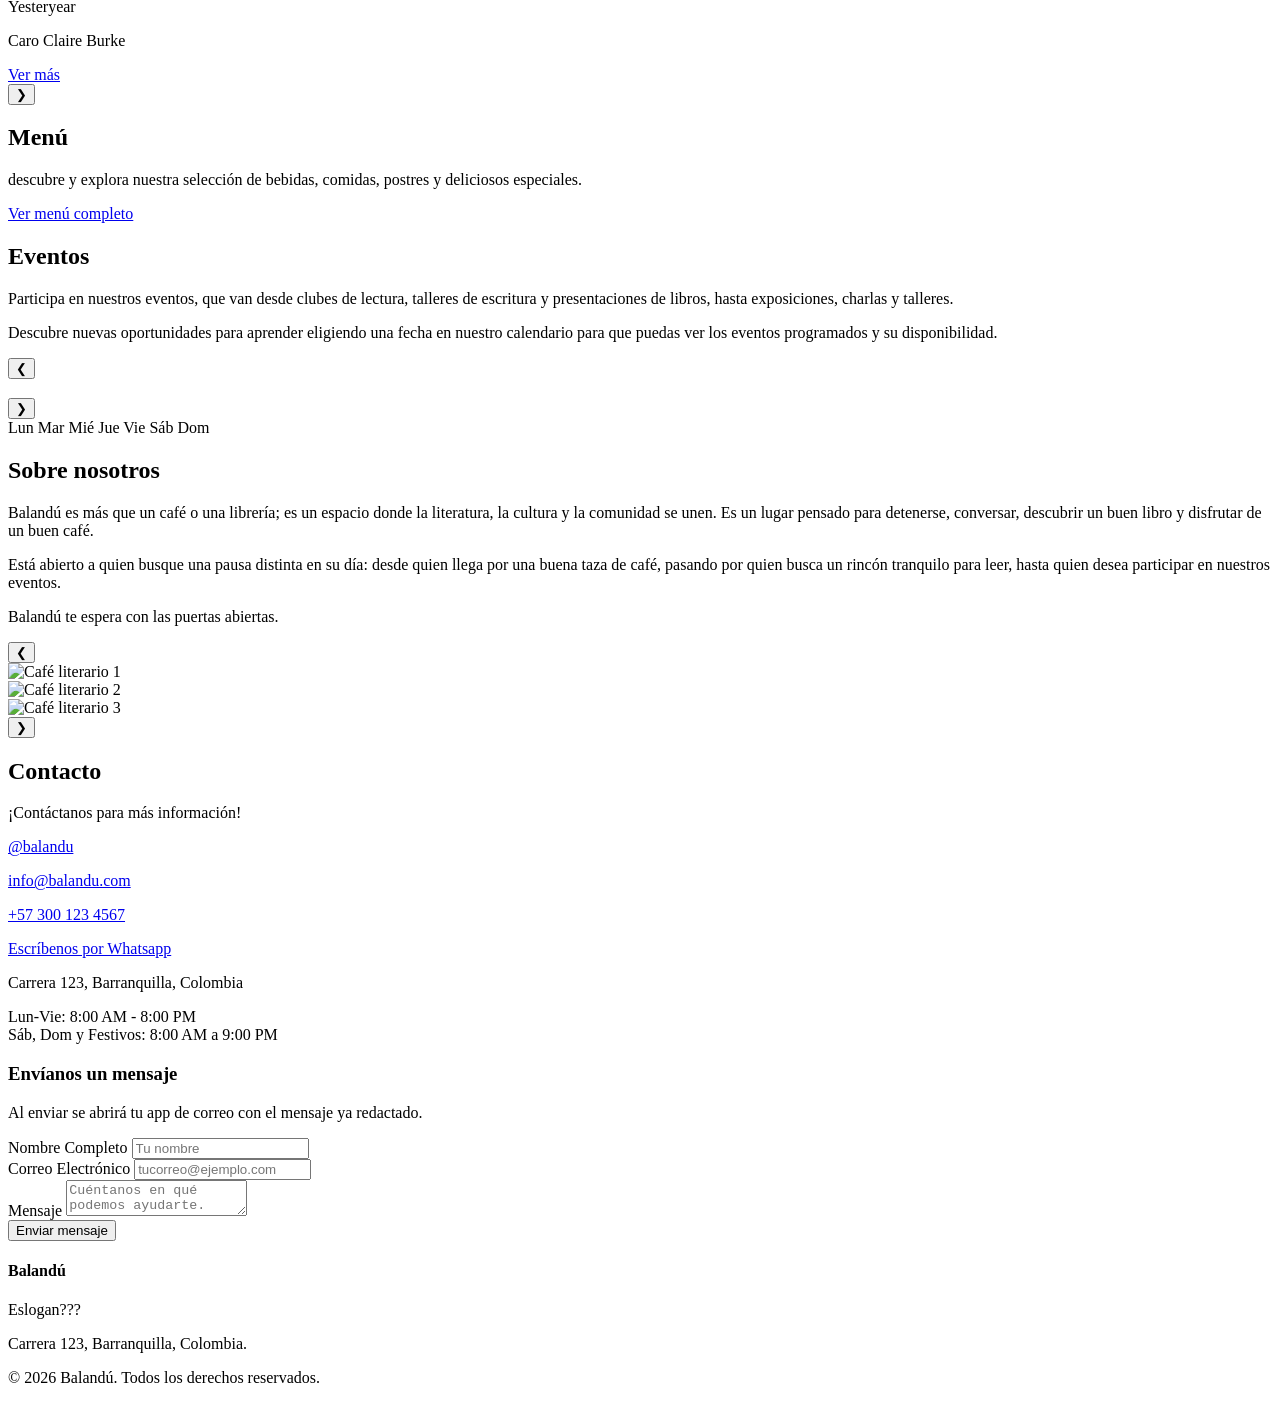
==== commit b528efb4: "Cambios en el main, en eventos (organicé para poner un calendario que tenga la información de todos " ====
--- a/index.html
+++ b/index.html
@@ -7,7 +7,6 @@
     <meta name="description" content="Balandú, Café literario en Barranquilla, Colombia. Disfruta de un ambiente acogedor, libros del mes, menú variado y eventos culturales.">
 </head>
 <body>
-
     <header>
         <button class="menu-hamburguesa" aria-label="Abrir menú">
             <i class="ti ti-menu-2"></i>
@@ -64,7 +63,7 @@
             </div>
         </section>
        
-        <section id="libros-del-mes">
+        <section id="libros-del-mes" class="libros-del-mes">
             <h2>Libros del mes</h2>
             <p>Descubre nuestras selecciones literarias elegidas por nuestros clientes.</p>
             
@@ -82,7 +81,7 @@
                     <div class="carrusel-item">
                         <img src="imagenes/amanecer-en-la-cosecha.jpg" alt="Amanecer en la cosecha">
                         <p class="carrusel-titulo">Amanecer en la cosecha</p>
-                        <p class="carrusel-autor">Suzanne collins</p>
+                        <p class="carrusel-autor">Suzanne Collins</p>
                         <a href="#" class="carrusel-enlace">Ver más</a>
                     </div>
 
@@ -94,9 +93,9 @@
                     </div>
 
                     <div class="carrusel-item">
-                        <img src="imagenes/cadaver-exquisito.jpg" alt="Cadaver exquisito">
-                        <p class="carrusel-titulo">Cadaver exquisito</p>
-                        <p class="carrusel-autor">Agustina Bazterica</p>
+                        <img src="imagenes/cadaver-exquisito.jpg" alt="Cadáver exquisito">
+                        <p class="carrusel-titulo">Cadáver exquisito</p>
+                        <p class="carrusel-autor">Agustina Bazterrica</p>
                         <a href="#" class="carrusel-enlace">Ver más</a>
                     </div>
 
@@ -128,45 +127,136 @@
             </div>
         </section>
 
-        <section id="menú">
+        <section id="menu" class="menu">
             <h2>Menú</h2>
             <p>descubre y explora nuestra selección de bebidas, comidas, postres y deliciosos especiales.</p>
             <a href="menu.html" class="boton-menu">Ver menú completo</a>
         </section>
 
-        <section id="eventos">
-            <h2>Eventos</h2>
-            <p>Participa en nuestros eventos culturales y literarios.</p>
-            <ul>
-                <li>Club de lectura mensual</li>
-                <li>Talleres de escritura creativa</li>
-                <li>Presentaciones de libros</li>
-                <li>Charlas con autores</li>
-                <li>Exposiciones de arte local</li>
-            </ul>
-        </section>
-
-         <hr>
-        <section id="sobre-nosotros">
+        <section id="eventos" class="eventos">
+            <div class="eventos-intro">
+                <h2>Eventos</h2>
+                <p>Participa en nuestros eventos, que van desde clubes de lectura, talleres de escritura y presentaciones de libros, hasta exposiciones, charlas y talleres.</p>
+                <p>Descubre nuevas oportunidades para aprender eligiendo una fecha en nuestro calendario para que puedas ver los eventos programados y su disponibilidad.</p>
+            </div>
+
+            <div class="calendario" id="calendario-eventos">
+                <div class="calendario-header">
+                    <button class="calendario-nav" id="mes-anterior" aria-label="Mes anterior">&#10094;</button>
+                    <h3 class="calendario-mes" id="calendario-mes"></h3>
+                    <button class="calendario-siguiente" id="mes-siguiente" aria-label="Mes siguiente">&#10095;</button>
+                </div>
+
+                <div class="calendario-dias-semana">
+                    <span>Lun</span>
+                    <span>Mar</span>        
+                    <span>Mié</span>
+                    <span>Jue</span>
+                    <span>Vie</span>
+                    <span>Sáb</span>
+                    <span>Dom</span>
+                </div>
+
+                <div class="calendario-grid" id="calendario-grid"></div>
+            </div>
+
+            <div class="dia-detalle" id="dia-detalle" hidden>
+                <button class="cerrar-dia-detalle" id="cerrar-dia-detalle" aria-label="Cerrar detalles del día">X</button>
+                <h3 id="dia-detalle-fecha"></h3>
+                <div id="dia-detalle-lista" class="dia-detalle-lista"></div>
+            </div>
+        </section>
+
+        <section id="sobre-nosotros" class="sobre-nosotros">
             <h2>Sobre nosotros</h2>
             <p>Balandú es más que un café o una librería; es un espacio donde la literatura, la cultura y la comunidad se unen. Es un lugar pensado para detenerse, conversar, descubrir un buen libro y disfrutar de un buen café.</p>
-            <p>Está abierto a quien busque una pausa distinta en su día: desde quien llega por una buena taza de café, pasando por quien busca un rincón tranquilo para leer, hasta quien desea participar en nuestos eventos.</p>
+            <p>Está abierto a quien busque una pausa distinta en su día: desde quien llega por una buena taza de café, pasando por quien busca un rincón tranquilo para leer, hasta quien desea participar en nuestros eventos.</p>
             <p>Balandú te espera con las puertas abiertas.</p>
-        </section>
-        <hr>
-
+
+            <div class="carrusel-sobre-nosotros" id="carrusel-sobre-nosotros">
+                <button class="carrusel-flecha carrusel-flecha--izq" aria-label="Imagen anterior">&#10094;</button>
+                
+                <div class="carrusel-contenedor" id="carrusel-contenedor">
+                    <div class="carrusel-item activo">
+                        <img src="imagenes/cafe-literario-1.jpg" alt="Café literario 1">
+                    </div>
+                    <div class="carrusel-item">
+                        <img src="imagenes/cafe-literario-2.jpg" alt="Café literario 2">
+                    </div>
+                    <div class="carrusel-item">
+                        <img src="imagenes/cafe-literario-3.jpg" alt="Café literario 3">
+                    </div>
+                </div>
+
+                <button class="carrusel-flecha carrusel-flecha--der" aria-label="Siguiente imagen">&#10095;</button>
+
+                <div class="carrusel-indicadores">
+                    <span class="carrusel-indicador activo" data-indice="0"></span>
+                    <span class="carrusel-indicador" data-indice="1"></span>
+                    <span class="carrusel-indicador" data-indice="2"></span>
+                </div>
+
+            </div>
+        </section>
+
+         <section id="contacto" class="contacto">
+            <div class="contacto-wrapper">
+
+                <div class="contacto-intro">
+                    <h2>Contacto</h2>
+                    <p>¡Contáctanos para más información!</p>
+                </div>
+
+                <div class="contacto-datos">
+                    <p><i class="fab fa-instagram"></i> <a href="https://instagram.com/balandu" target="_blank" rel="noopener">@balandu</a></p>
+                    <p><i class="fas fa-envelope"></i> <a href="mailto:info@balandu.com">info@balandu.com</a></p>
+                    <p><i class="fas fa-phone"></i> <a href="tel:+573001234567">+57 300 123 4567</a></p>
+                    <p><i class="fab fa-whatsapp"></i> <a href="https://wa.me/573001234567" target="_blank" rel="noopener">Escríbenos por Whatsapp</a></p>
+                    <p><i class="fas fa-map-marker-alt"></i> Carrera 123, Barranquilla, Colombia</p>
+                    <p><i class="fas fa-clock"></i> Lun-Vie: 8:00 AM - 8:00 PM<br>Sáb, Dom y Festivos: 8:00 AM a 9:00 PM</p>
+                </div>
+
+                <div class="formulario-contacto">
+                    <h3>Envíanos un mensaje</h3>
+                    <p class="aviso">Al enviar se abrirá tu app de correo con el mensaje ya redactado.</p>
+
+                    <form action="mailto:info@balandu.com" method="post" enctype="text/plain">
+                        <div class="form-grupo">
+                            <label for="nombre">Nombre Completo</label>
+                            <input type="text" id="nombre" name="Nombre" placeholder="Tu nombre" required minlength="2">
+                        </div>
+                        
+                        <div class="form-grupo">
+                            <label for="email">Correo Electrónico</label>
+                            <input type="email" id="email" name="Correo" placeholder="tucorreo@ejemplo.com" required>
+                        </div>
+
+                        <div class="form-grupo">
+                            <label for="mensaje">Mensaje</label>
+                            <textarea id="mensaje" name="Mensaje" placeholder="Cuéntanos en qué podemos ayudarte." required minlength="10"></textarea>
+                        </div>
+
+                        <button type="submit" class="btn-enviar">Enviar mensaje</button>
+                    </form>
+                </div>
+            </div>
+        </section>
     </main>
     <footer>
-        <section id="Contacto">
-            <h2>Contacto</h2>
-            <p>¡Contáctanos para más información!</p>
-            <p>Instagram: @balandu</p>
-            <p>Email: info@balandu.com</p>
-            <p>Teléfono: +57 300 123 4567</p>   
-            <p>Dirección: Carrera 123, Barranquilla, Colombia</p>
-            <p>Horarios: Lunes a viernes de 8:00 AM a 8:00 PM y sabados, domingos y festivos de 8:00 AM a 9:00 PM</p>
-        </section>
-         <p>&copy; 2023 Balandú. Todos los derechos reservados.</p>
+        <div class="footer-marca">
+            <h4>Balandú</h4>
+            <p>Eslogan???</p>
+        </div>
+
+        <div class="footer-redes">
+            <a href="https://instagram.com/balandu" target="_blank" rel="noopener" aria-label="Instagram"><i class="fab fa-instagram"></i></a>
+            <a href="https://wa.me/573001234567" target="_blank" rel="noopener" aria-label="WhatsApp"><i class="fab fa-whatsapp"></i></a>
+            <a href="mailto:info@balandu.com" aria-label="Email"><i class="fas fa-envelope"></i></a>
+        </div>
+
+        <p class="footer-direccion"><i class="fas fa-map-marker-alt"></i> Carrera 123, Barranquilla, Colombia.</p>
+
+        <p class="footer-copy">&copy; 2026 Balandú. Todos los derechos reservados.</p>
     </footer>
 </body>
 </html>
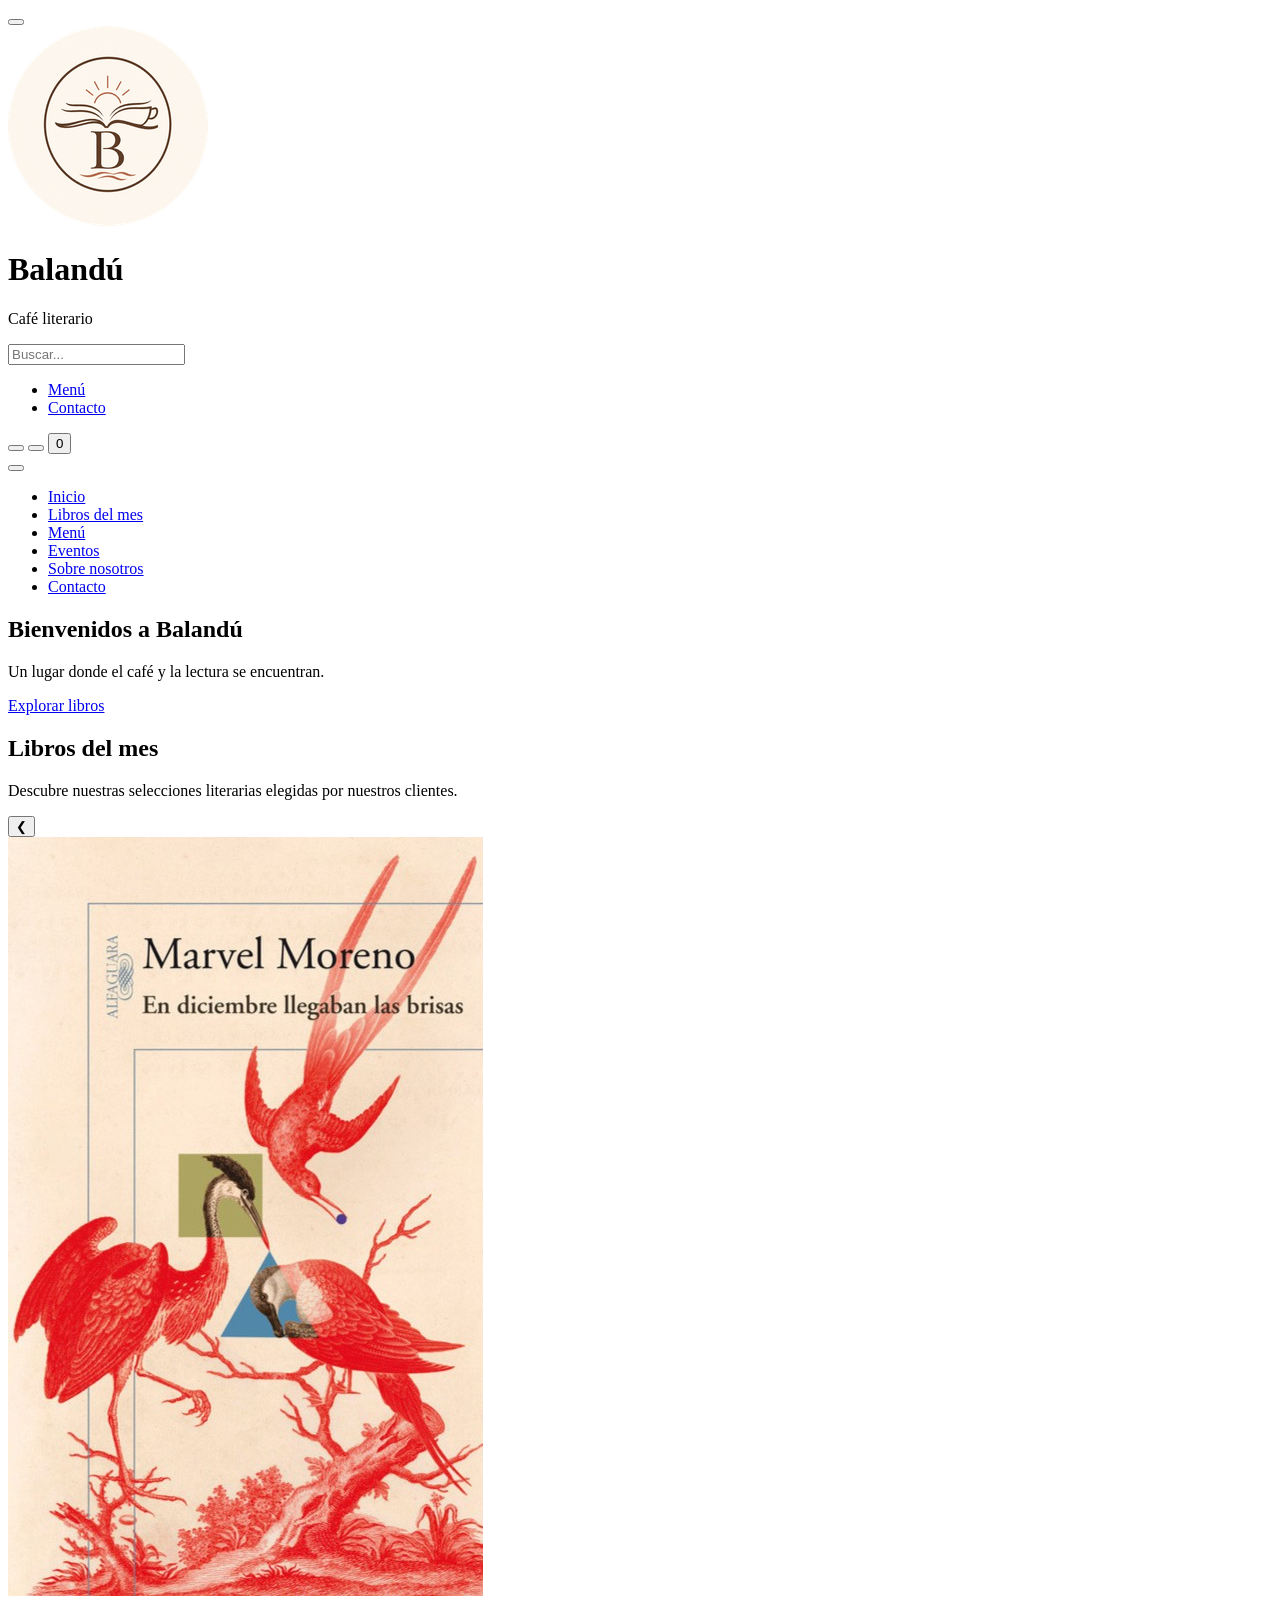
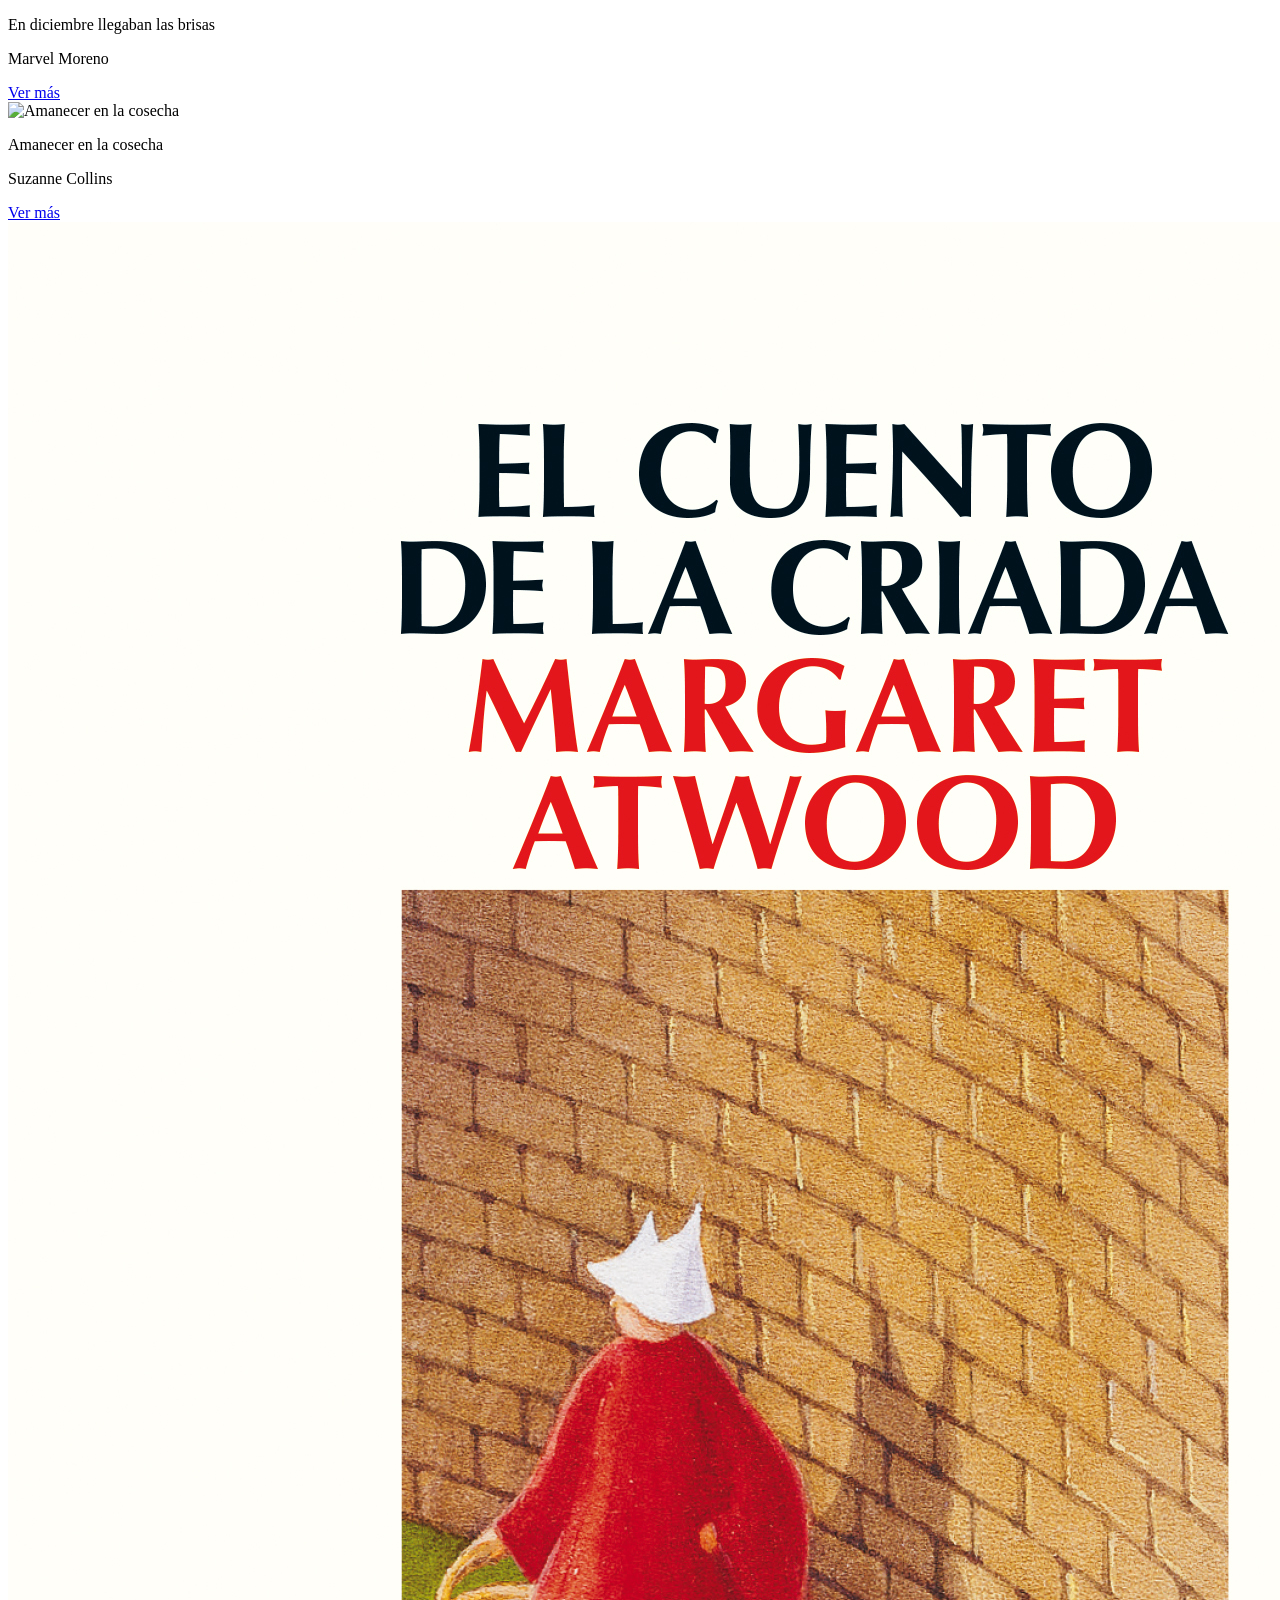
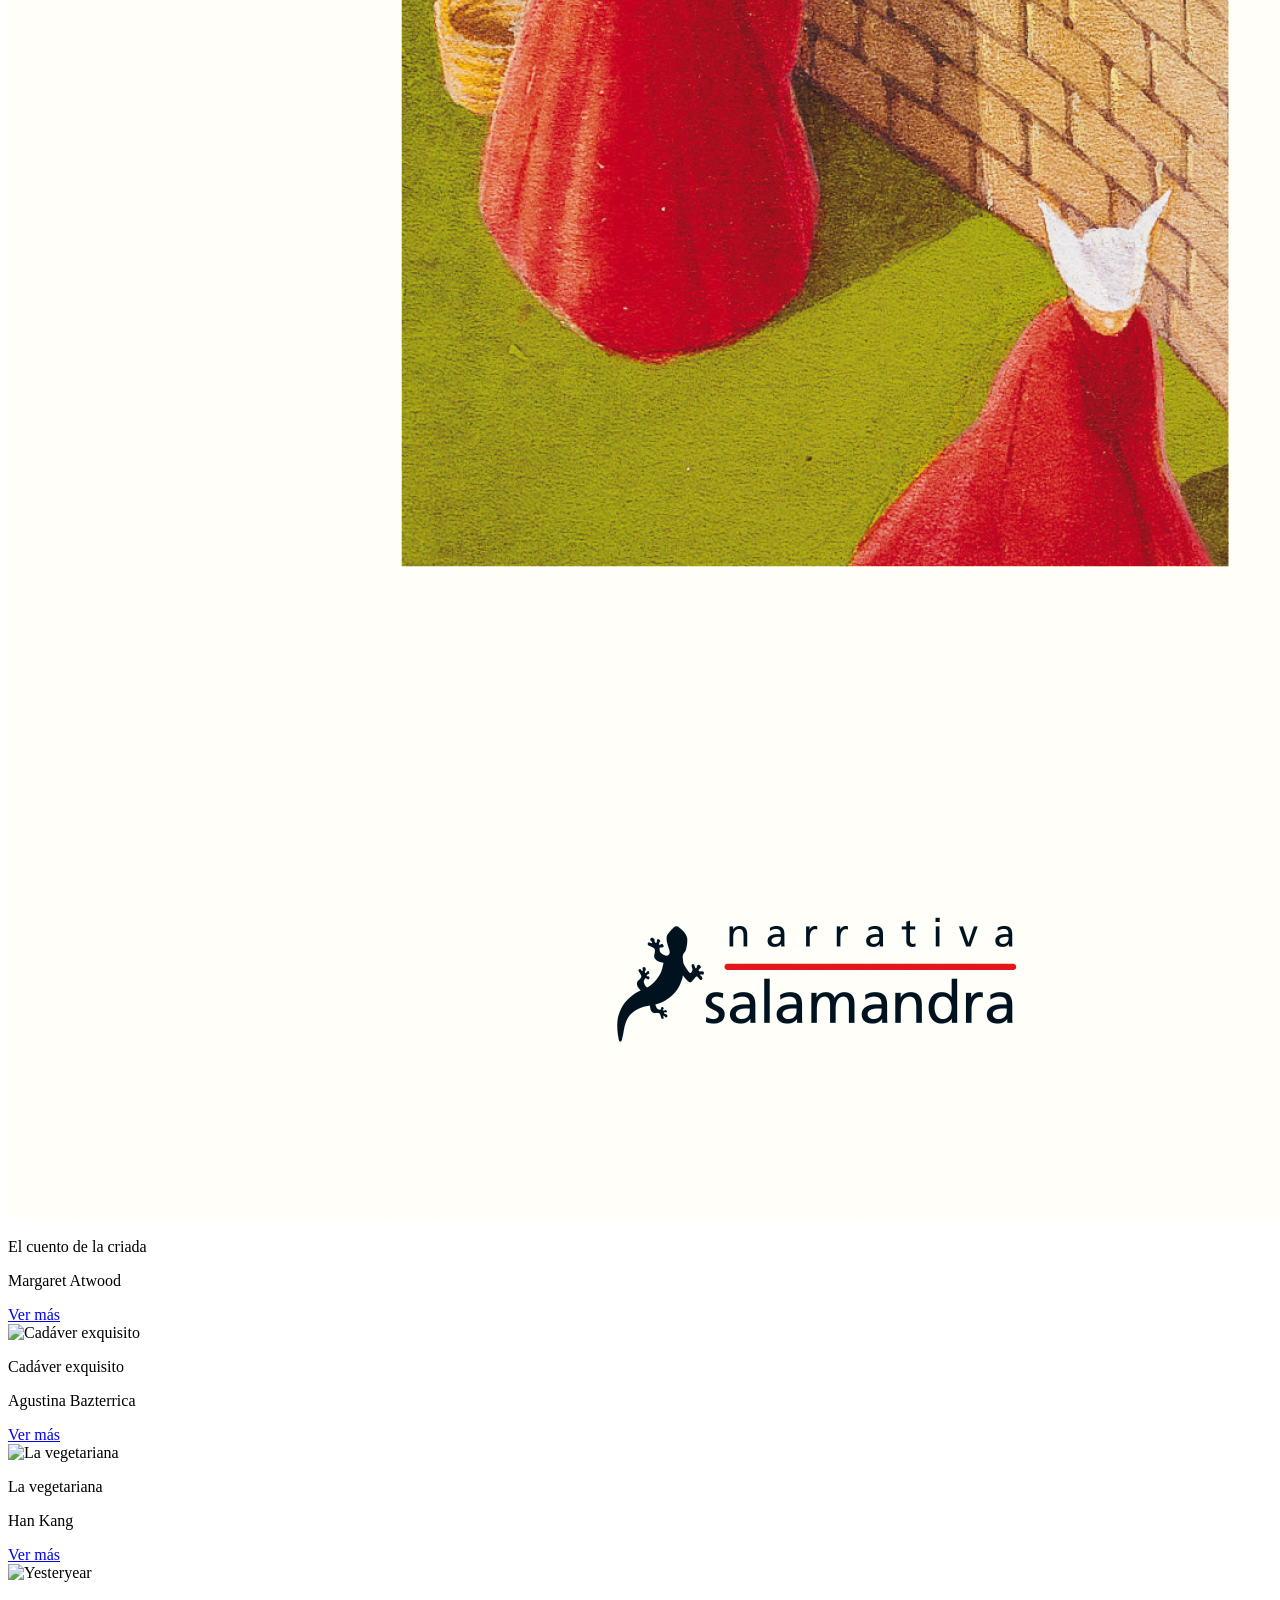
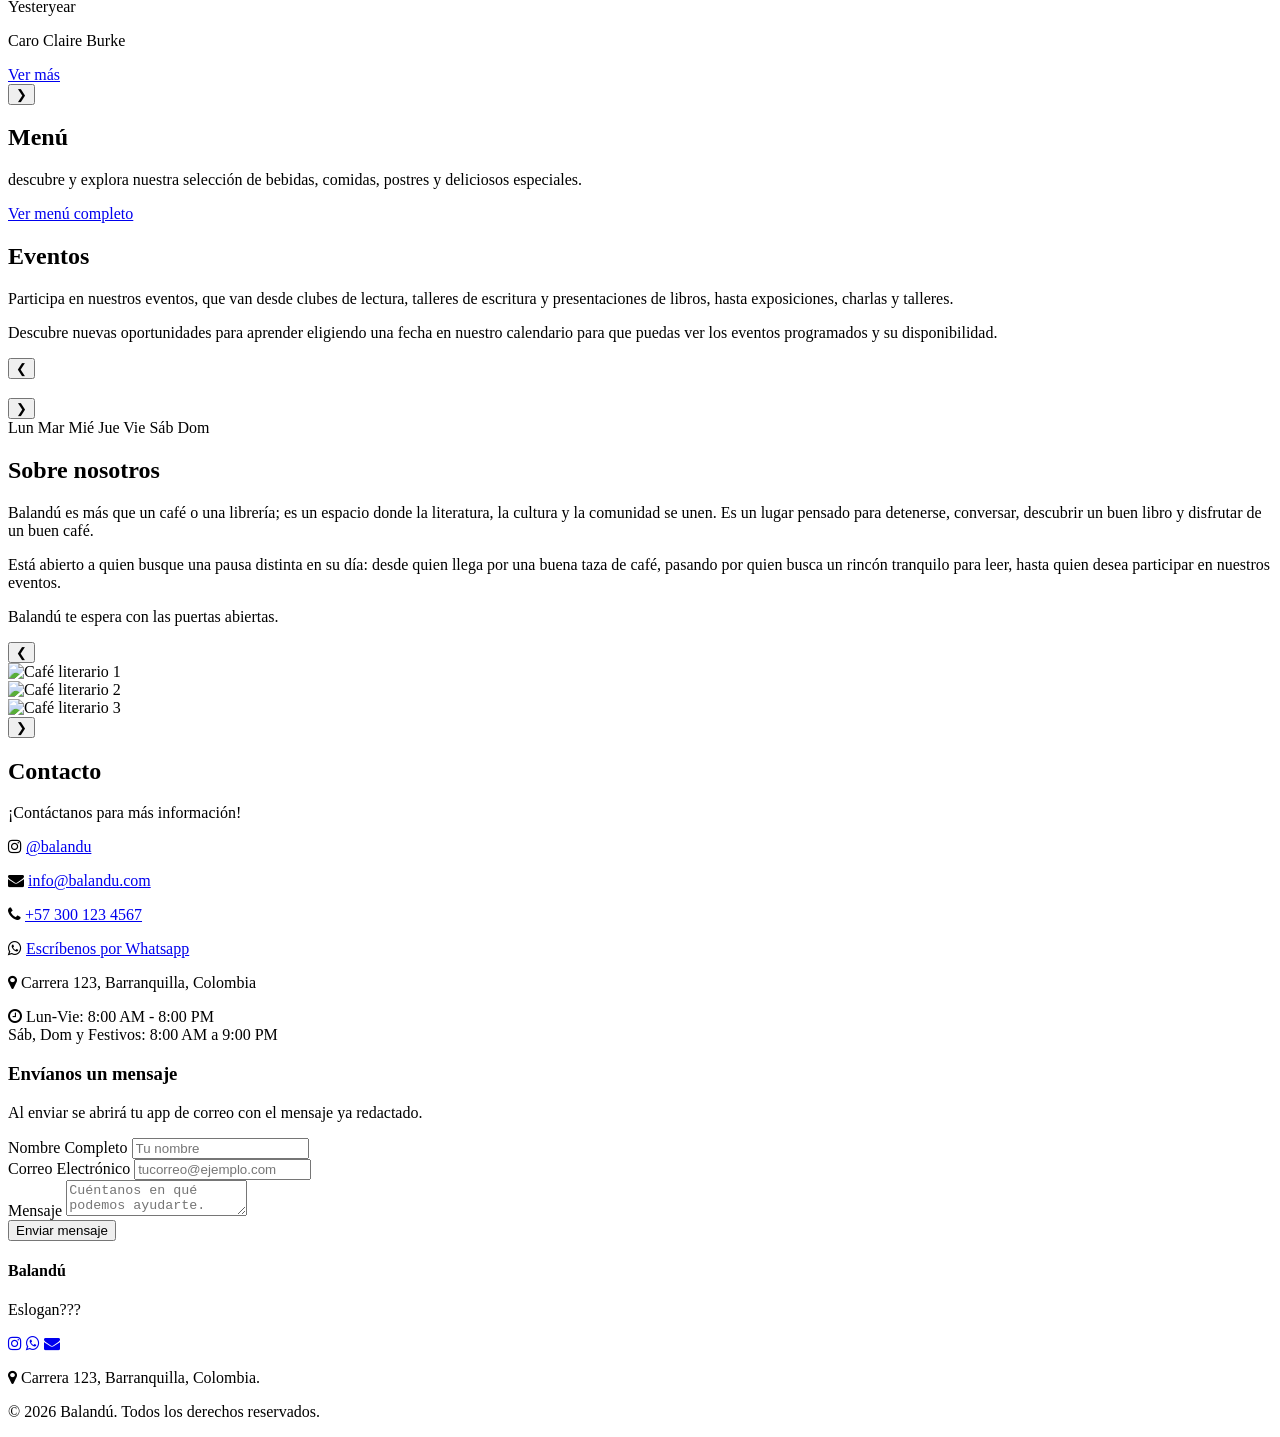
==== commit 4d4d8a9d: "Cambios en head y footer del index y menú, agregué las librerías de los iconos y cambié código por l" ====
--- a/index.html
+++ b/index.html
@@ -5,6 +5,8 @@
     <meta name="viewport" content="width=device-width, initial-scale=1.0">
     <title>Balandú - Café Literario</title>
     <meta name="description" content="Balandú, Café literario en Barranquilla, Colombia. Disfruta de un ambiente acogedor, libros del mes, menú variado y eventos culturales.">
+    <link rel="stylesheet" href="https://cdn.jsdelivr.net/npm/@tabler/icons@latest/iconfont/tabler-icons.min.css">
+    <link rel="stylesheet" href="https://cdnjs.cloudflare.com/ajax/libs/font-awesome/4.7.0/css/font-awesome.min.css">
 </head>
 <body>
     <header>
@@ -208,12 +210,12 @@
                 </div>
 
                 <div class="contacto-datos">
-                    <p><i class="fab fa-instagram"></i> <a href="https://instagram.com/balandu" target="_blank" rel="noopener">@balandu</a></p>
-                    <p><i class="fas fa-envelope"></i> <a href="mailto:info@balandu.com">info@balandu.com</a></p>
-                    <p><i class="fas fa-phone"></i> <a href="tel:+573001234567">+57 300 123 4567</a></p>
-                    <p><i class="fab fa-whatsapp"></i> <a href="https://wa.me/573001234567" target="_blank" rel="noopener">Escríbenos por Whatsapp</a></p>
-                    <p><i class="fas fa-map-marker-alt"></i> Carrera 123, Barranquilla, Colombia</p>
-                    <p><i class="fas fa-clock"></i> Lun-Vie: 8:00 AM - 8:00 PM<br>Sáb, Dom y Festivos: 8:00 AM a 9:00 PM</p>
+                    <p><i class="fa fa-instagram"></i> <a href="https://instagram.com/balandu" target="_blank" rel="noopener">@balandu</a></p>
+                    <p><i class="fa fa-envelope"></i> <a href="mailto:info@balandu.com">info@balandu.com</a></p>
+                    <p><i class="fa fa-phone"></i> <a href="tel:+573001234567">+57 300 123 4567</a></p>
+                    <p><i class="fa fa-whatsapp"></i> <a href="https://wa.me/573001234567" target="_blank" rel="noopener">Escríbenos por Whatsapp</a></p>
+                    <p><i class="fa fa-map-marker"></i> Carrera 123, Barranquilla, Colombia</p>
+                    <p><i class="fa fa-clock-o"></i> Lun-Vie: 8:00 AM - 8:00 PM<br>Sáb, Dom y Festivos: 8:00 AM a 9:00 PM</p>
                 </div>
 
                 <div class="formulario-contacto">
@@ -249,12 +251,12 @@
         </div>
 
         <div class="footer-redes">
-            <a href="https://instagram.com/balandu" target="_blank" rel="noopener" aria-label="Instagram"><i class="fab fa-instagram"></i></a>
-            <a href="https://wa.me/573001234567" target="_blank" rel="noopener" aria-label="WhatsApp"><i class="fab fa-whatsapp"></i></a>
-            <a href="mailto:info@balandu.com" aria-label="Email"><i class="fas fa-envelope"></i></a>
+            <a href="https://instagram.com/balandu" target="_blank" rel="noopener" aria-label="Instagram"><i class="fa fa-instagram"></i></a>
+            <a href="https://wa.me/573001234567" target="_blank" rel="noopener" aria-label="WhatsApp"><i class="fa fa-whatsapp"></i></a>
+            <a href="mailto:info@balandu.com" aria-label="Email"><i class="fa fa-envelope"></i></a>
         </div>
 
-        <p class="footer-direccion"><i class="fas fa-map-marker-alt"></i> Carrera 123, Barranquilla, Colombia.</p>
+        <p class="footer-direccion"><i class="fa fa-map-marker"></i> Carrera 123, Barranquilla, Colombia.</p>
 
         <p class="footer-copy">&copy; 2026 Balandú. Todos los derechos reservados.</p>
     </footer>
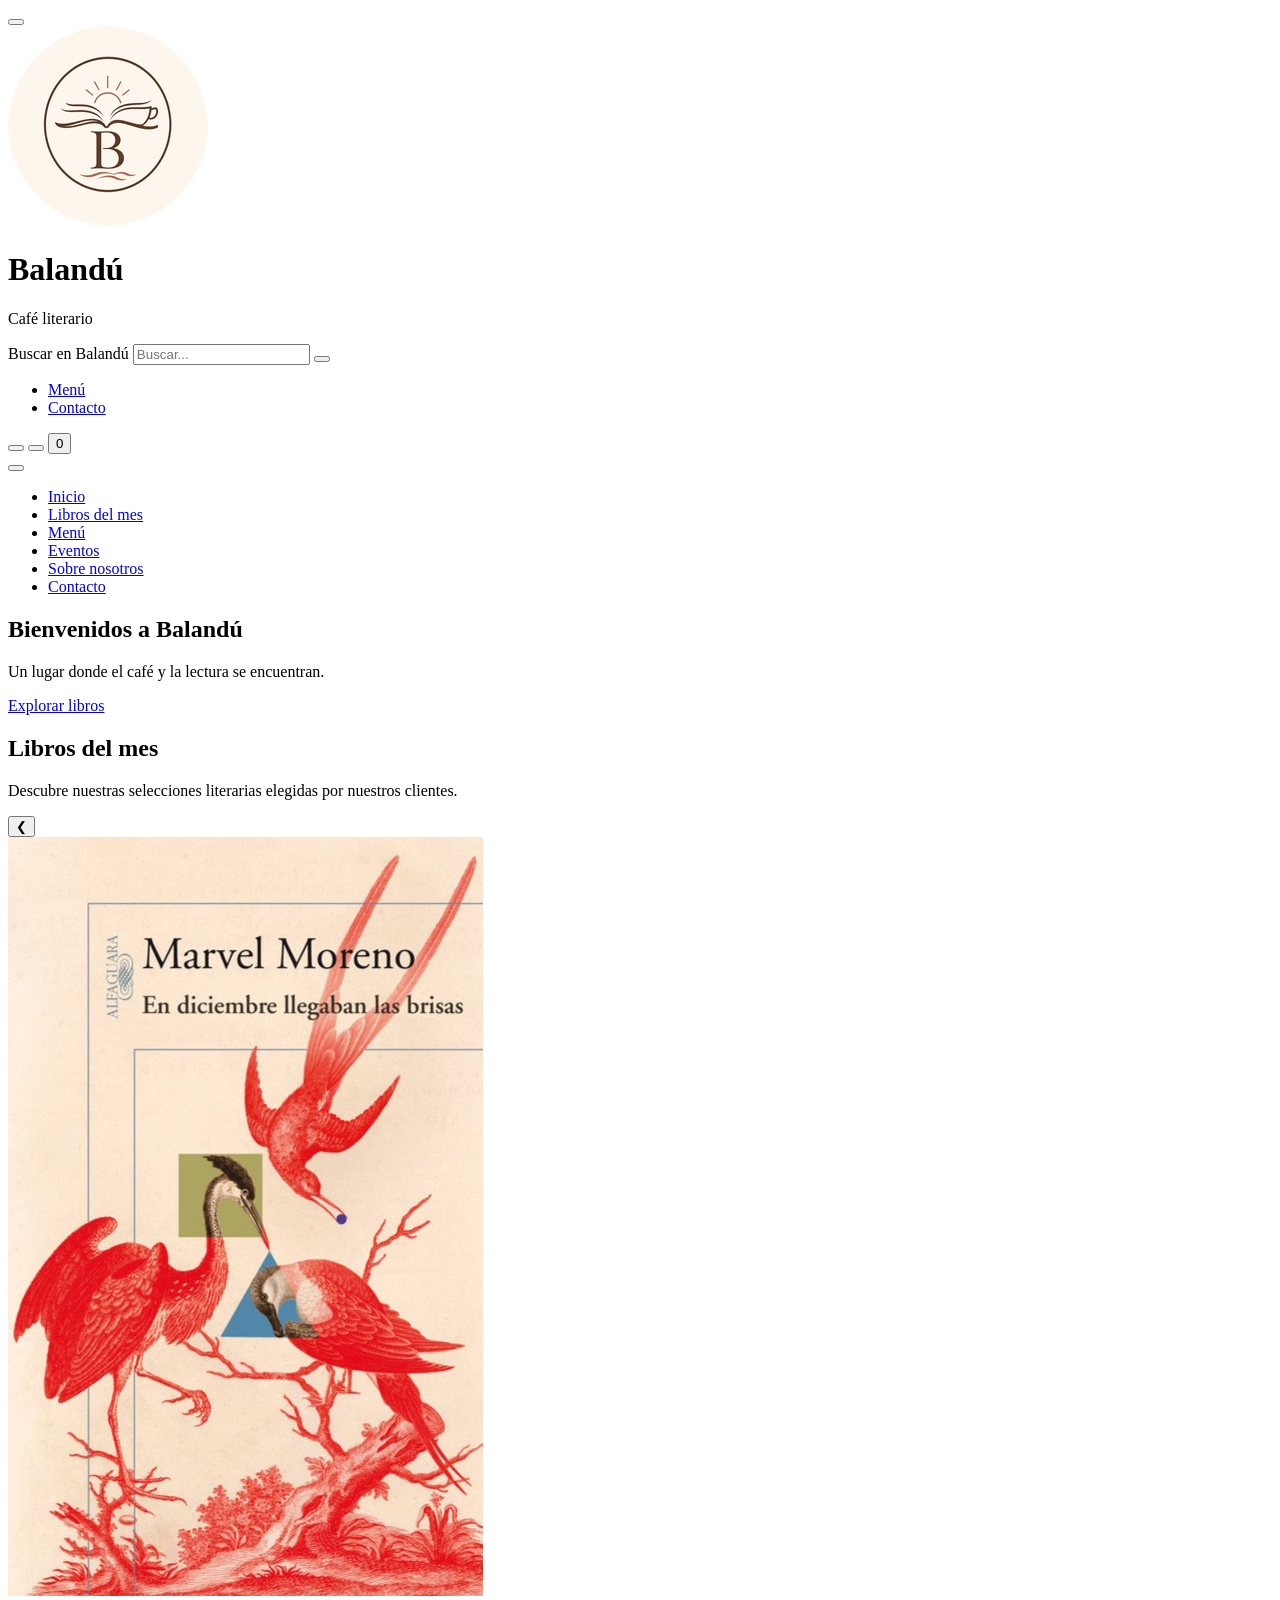
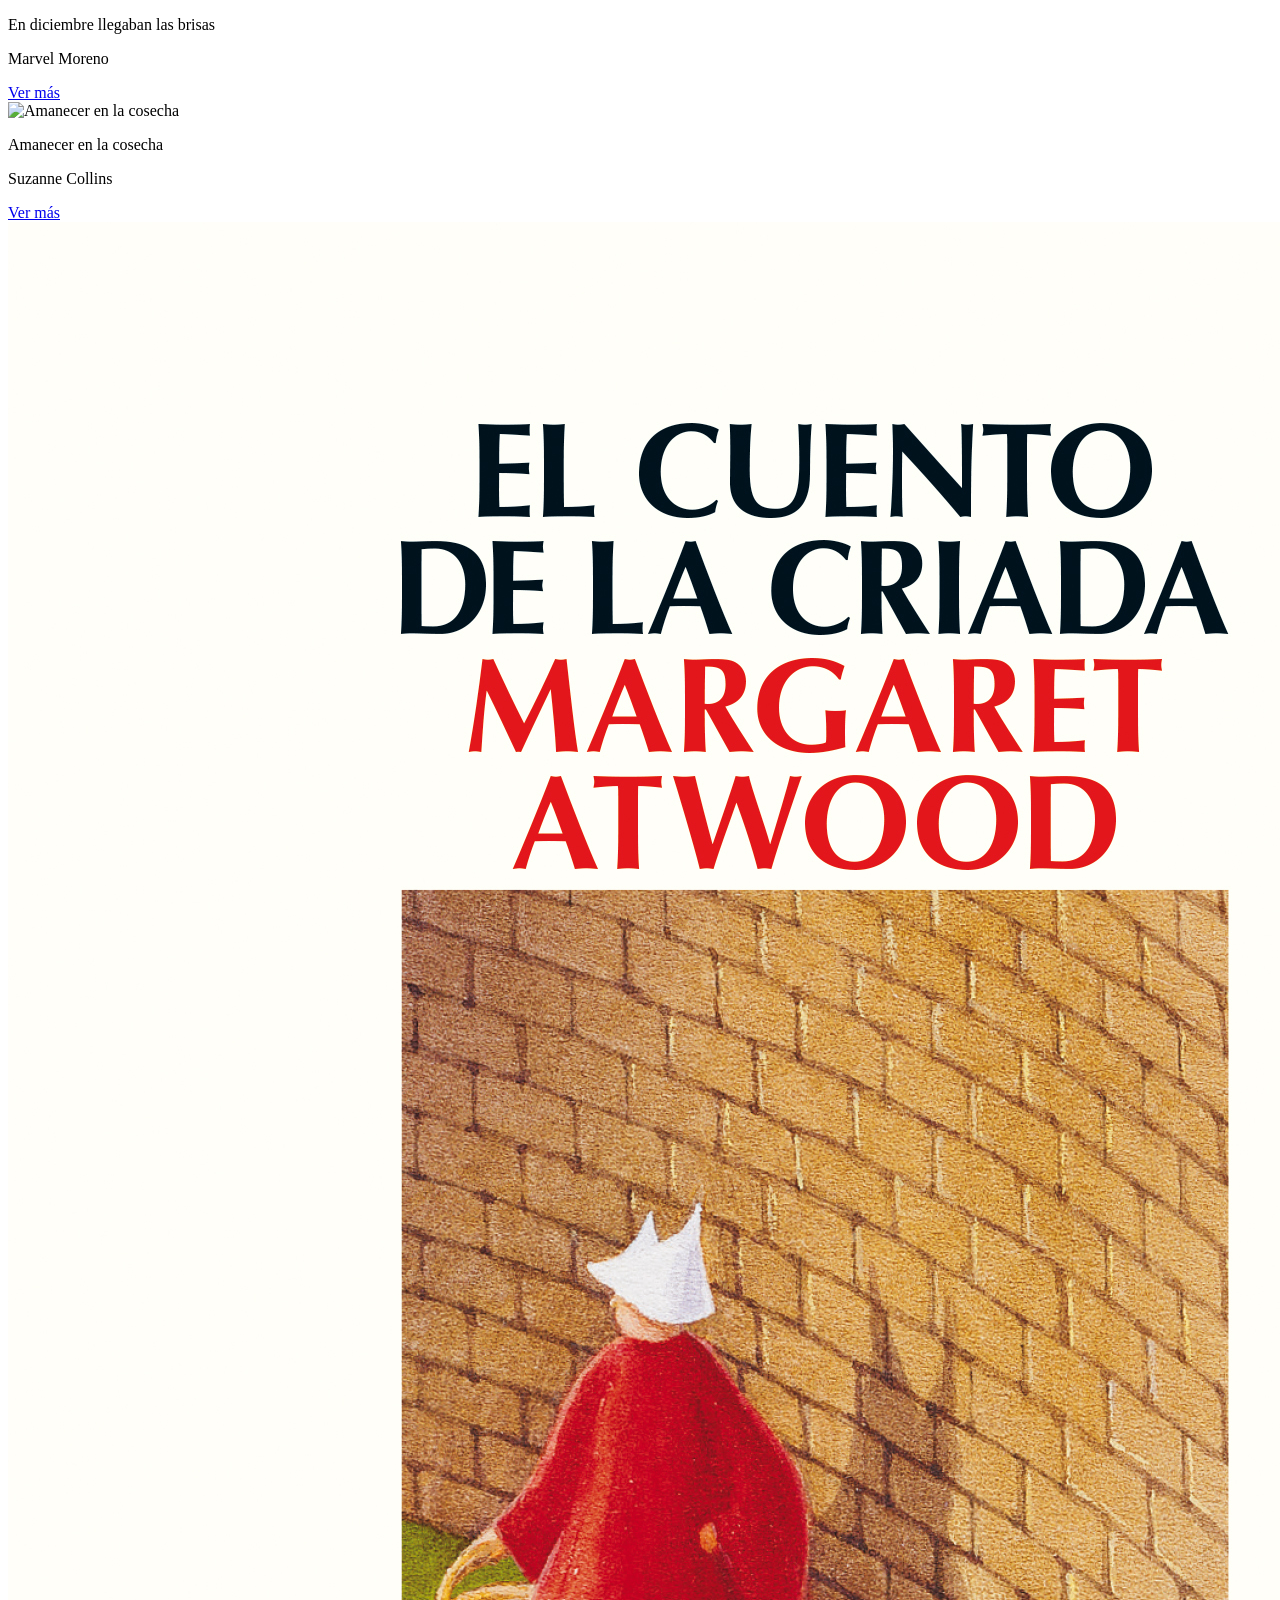
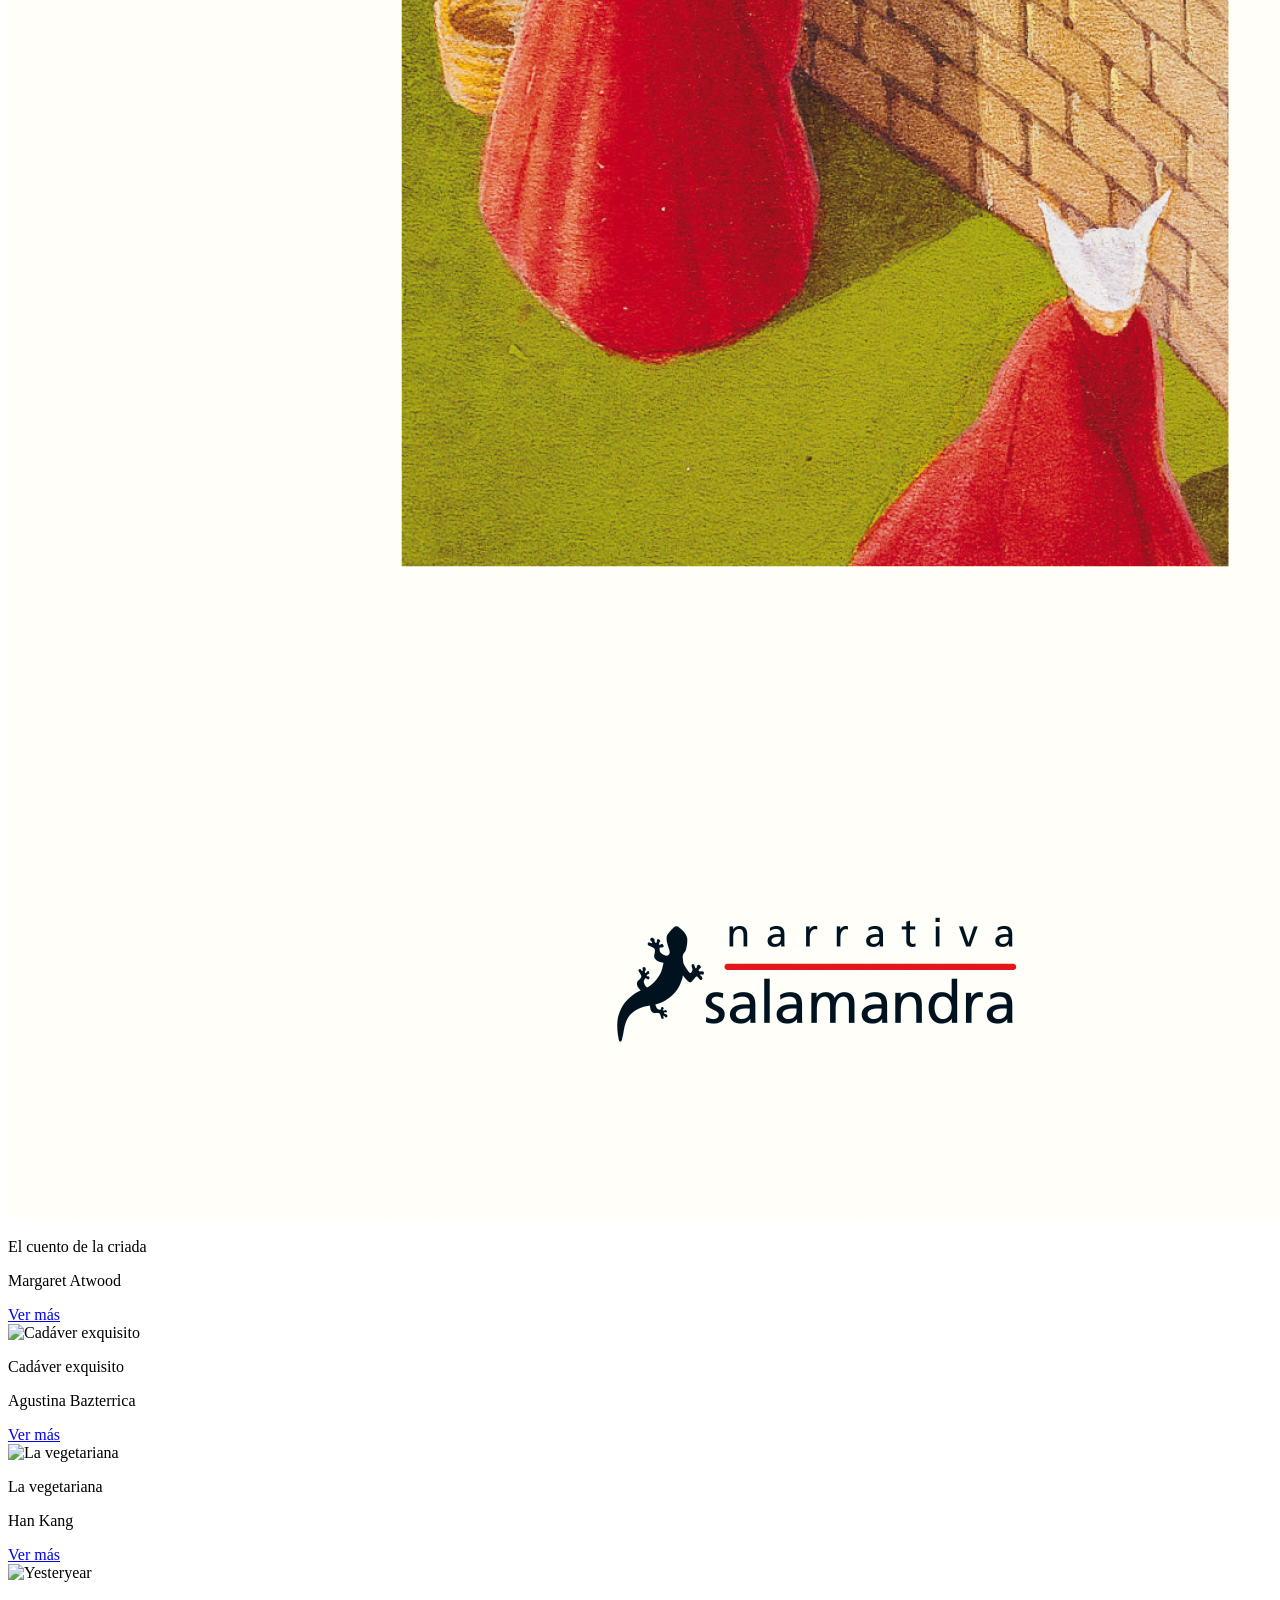
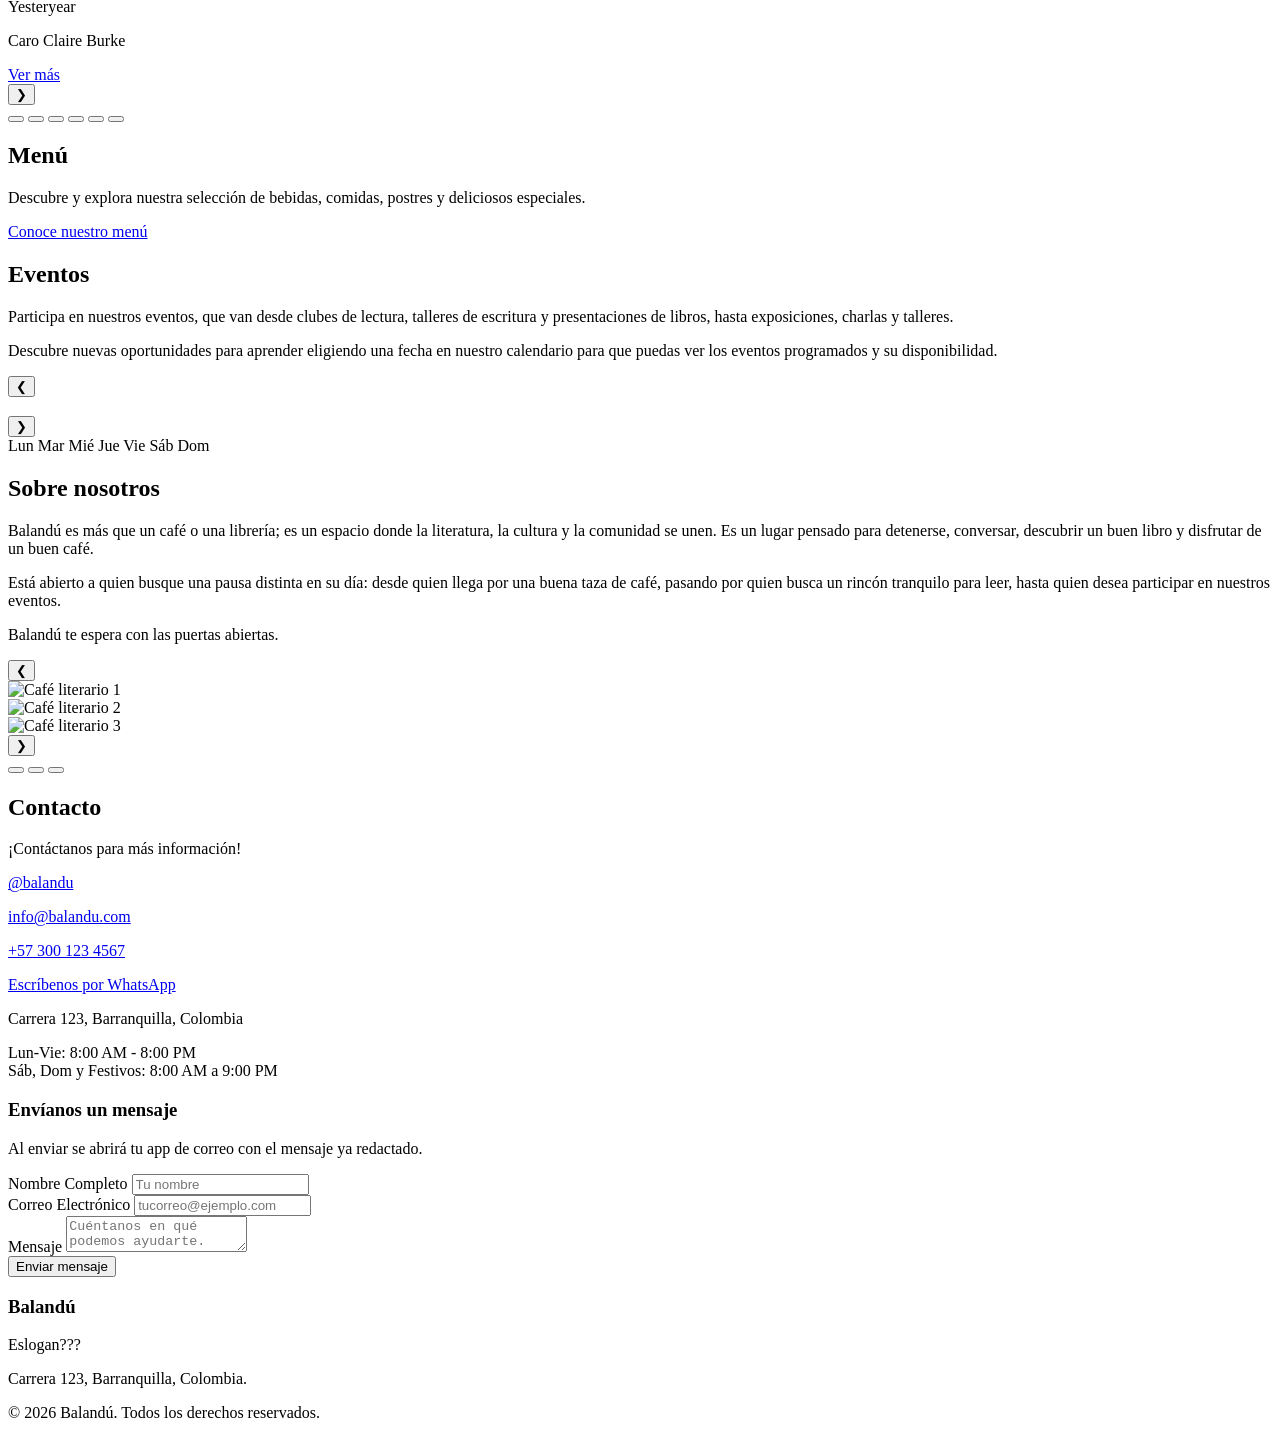
==== commit 2bab040a: "Cambios en index y menu, eliminé una librería y corregí código de los iconos, corregí el buscador, e" ====
--- a/index.html
+++ b/index.html
@@ -5,12 +5,12 @@
     <meta name="viewport" content="width=device-width, initial-scale=1.0">
     <title>Balandú - Café Literario</title>
     <meta name="description" content="Balandú, Café literario en Barranquilla, Colombia. Disfruta de un ambiente acogedor, libros del mes, menú variado y eventos culturales.">
+    <link rel="icon" href="imagenes/favicon.ico" type="image/x-ico">
     <link rel="stylesheet" href="https://cdn.jsdelivr.net/npm/@tabler/icons@latest/iconfont/tabler-icons.min.css">
-    <link rel="stylesheet" href="https://cdnjs.cloudflare.com/ajax/libs/font-awesome/4.7.0/css/font-awesome.min.css">
 </head>
 <body>
     <header>
-        <button class="menu-hamburguesa" aria-label="Abrir menú">
+        <button class="menu-hamburguesa" aria-label="Abrir menú" aria-expanded="false" aria-controls="menu-desplegable">
             <i class="ti ti-menu-2"></i>
         </button>   
 
@@ -21,11 +21,14 @@
         </div>    
         
         <form class="buscador" role="search">
-            <i class="ti ti-search"></i>
-            <input type="search" name="buscar" placeholder="Buscar...">
+            <label for="buscar" class="sr-only">Buscar en Balandú</label>
+            <input type="search" id="buscar" name="buscar" placeholder="Buscar...">
+            <button type="submit" class="buscador-boton" aria-label="Buscar">
+                <i class="ti ti-search"></i>
+            </button>
         </form>
 
-        <nav>
+        <nav aria-label="Navegación principal">
             <ul>
                 <li><a href="menu.html"><i class="ti ti-tools-kitchen-2"></i> Menú</a></li>
                 <li><a href="#contacto"><i class="ti ti-mail"></i> Contacto</a></li>
@@ -41,7 +44,7 @@
             </button>
         </div>
         
-        <nav class="menu-desplegable" id="menu-desplegable">
+        <nav class="menu-desplegable" id="menu-desplegable" aria-label="Menú desplegable">
             <button class="cerrar-menu" aria-label="Cerrar menú">
                 <i class="ti ti-x"></i>
             </button>
@@ -69,10 +72,10 @@
             <h2>Libros del mes</h2>
             <p>Descubre nuestras selecciones literarias elegidas por nuestros clientes.</p>
             
-            <div class="carrusel-libros">
+            <div class="carrusel-libros" id="carrusel-libros">
                 <button class="carrusel-flecha carrusel-flecha--izq" aria-label="Libro anterior">&#10094;</button>
                  
-                <div class="carrusel-contenedor">
+                <div class="carrusel-contenedor" id="carrusel-contenedor-libros">
                     <div class="carrusel-item activo">
                         <img src="imagenes/en-diciembre-llegaban-las-brisas.jpg" alt="En diciembre llegaban las brisas">
                         <p class="carrusel-titulo">En diciembre llegaban las brisas</p>
@@ -120,19 +123,19 @@
             </div>
 
             <div class="carrusel-indicadores">
-                <span class="carrusel-indicador activo" data-indice="0"></span>
-                <span class="carrusel-indicador" data-indice="1"></span>
-                <span class="carrusel-indicador" data-indice="2"></span>
-                <span class="carrusel-indicador" data-indice="3"></span>
-                <span class="carrusel-indicador" data-indice="4"></span>
-                <span class="carrusel-indicador" data-indice="5"></span>
+                <button class="carrusel-indicador activo" data-indice="0" aria-label="Ir al libro 1"></button>
+                <button class="carrusel-indicador" data-indice="1" aria-label="Ir al libro 2"></button>
+                <button class="carrusel-indicador" data-indice="2" aria-label="Ir al libro 3"></button>
+                <button class="carrusel-indicador" data-indice="3" aria-label="Ir al libro 4"></button>
+                <button class="carrusel-indicador" data-indice="4" aria-label="Ir al libro 5"></button>
+                <button class="carrusel-indicador" data-indice="5" aria-label="Ir al libro 6"></button>
             </div>
         </section>
 
         <section id="menu" class="menu">
             <h2>Menú</h2>
-            <p>descubre y explora nuestra selección de bebidas, comidas, postres y deliciosos especiales.</p>
-            <a href="menu.html" class="boton-menu">Ver menú completo</a>
+            <p>Descubre y explora nuestra selección de bebidas, comidas, postres y deliciosos especiales.</p>
+            <a href="menu.html" class="boton-menu">Conoce nuestro menú</a>
         </section>
 
         <section id="eventos" class="eventos">
@@ -144,9 +147,9 @@
 
             <div class="calendario" id="calendario-eventos">
                 <div class="calendario-header">
-                    <button class="calendario-nav" id="mes-anterior" aria-label="Mes anterior">&#10094;</button>
+                    <button class="calendario-nav calendario-nav-anterior" id="mes-anterior" aria-label="Mes anterior">&#10094;</button>
                     <h3 class="calendario-mes" id="calendario-mes"></h3>
-                    <button class="calendario-siguiente" id="mes-siguiente" aria-label="Mes siguiente">&#10095;</button>
+                    <button class="calendario-nav calendario-nav-siguiente" id="mes-siguiente" aria-label="Mes siguiente">&#10095;</button>
                 </div>
 
                 <div class="calendario-dias-semana">
@@ -163,7 +166,9 @@
             </div>
 
             <div class="dia-detalle" id="dia-detalle" hidden>
-                <button class="cerrar-dia-detalle" id="cerrar-dia-detalle" aria-label="Cerrar detalles del día">X</button>
+                <button class="cerrar-dia-detalle" id="cerrar-dia-detalle" aria-label="Cerrar detalles del día">
+                    <i class="ti ti-x"></i>
+                </button>
                 <h3 id="dia-detalle-fecha"></h3>
                 <div id="dia-detalle-lista" class="dia-detalle-lista"></div>
             </div>
@@ -178,7 +183,7 @@
             <div class="carrusel-sobre-nosotros" id="carrusel-sobre-nosotros">
                 <button class="carrusel-flecha carrusel-flecha--izq" aria-label="Imagen anterior">&#10094;</button>
                 
-                <div class="carrusel-contenedor" id="carrusel-contenedor">
+                <div class="carrusel-contenedor" id="carrusel-contenedor-sobre-nosotros">
                     <div class="carrusel-item activo">
                         <img src="imagenes/cafe-literario-1.jpg" alt="Café literario 1">
                     </div>
@@ -193,9 +198,9 @@
                 <button class="carrusel-flecha carrusel-flecha--der" aria-label="Siguiente imagen">&#10095;</button>
 
                 <div class="carrusel-indicadores">
-                    <span class="carrusel-indicador activo" data-indice="0"></span>
-                    <span class="carrusel-indicador" data-indice="1"></span>
-                    <span class="carrusel-indicador" data-indice="2"></span>
+                    <button class="carrusel-indicador activo" data-indice="0" aria-label="Ir a la imagen 1"></button>
+                    <button class="carrusel-indicador" data-indice="1" aria-label="Ir a la imagen 2"></button>
+                    <button class="carrusel-indicador" data-indice="2" aria-label="Ir a la imagen 3"></button>
                 </div>
 
             </div>
@@ -210,12 +215,12 @@
                 </div>
 
                 <div class="contacto-datos">
-                    <p><i class="fa fa-instagram"></i> <a href="https://instagram.com/balandu" target="_blank" rel="noopener">@balandu</a></p>
-                    <p><i class="fa fa-envelope"></i> <a href="mailto:info@balandu.com">info@balandu.com</a></p>
-                    <p><i class="fa fa-phone"></i> <a href="tel:+573001234567">+57 300 123 4567</a></p>
-                    <p><i class="fa fa-whatsapp"></i> <a href="https://wa.me/573001234567" target="_blank" rel="noopener">Escríbenos por Whatsapp</a></p>
-                    <p><i class="fa fa-map-marker"></i> Carrera 123, Barranquilla, Colombia</p>
-                    <p><i class="fa fa-clock-o"></i> Lun-Vie: 8:00 AM - 8:00 PM<br>Sáb, Dom y Festivos: 8:00 AM a 9:00 PM</p>
+                    <p><i class="ti ti-brand-instagram"></i> <a href="https://instagram.com/balandu" target="_blank" rel="noopener">@balandu</a></p>
+                    <p><i class="ti ti-mail"></i> <a href="mailto:info@balandu.com">info@balandu.com</a></p>
+                    <p><i class="ti ti-phone"></i> <a href="tel:+573001234567">+57 300 123 4567</a></p>
+                    <p><i class="ti ti-brand-whatsapp"></i> <a href="https://wa.me/573001234567" target="_blank" rel="noopener">Escríbenos por WhatsApp</a></p>
+                    <p><i class="ti ti-map-pin"></i> Carrera 123, Barranquilla, Colombia</p>
+                    <p><i class="ti ti-clock"></i> Lun-Vie: 8:00 AM - 8:00 PM<br>Sáb, Dom y Festivos: 8:00 AM a 9:00 PM</p>
                 </div>
 
                 <div class="formulario-contacto">
@@ -246,17 +251,17 @@
     </main>
     <footer>
         <div class="footer-marca">
-            <h4>Balandú</h4>
+            <h3>Balandú</h3>
             <p>Eslogan???</p>
         </div>
 
         <div class="footer-redes">
-            <a href="https://instagram.com/balandu" target="_blank" rel="noopener" aria-label="Instagram"><i class="fa fa-instagram"></i></a>
-            <a href="https://wa.me/573001234567" target="_blank" rel="noopener" aria-label="WhatsApp"><i class="fa fa-whatsapp"></i></a>
-            <a href="mailto:info@balandu.com" aria-label="Email"><i class="fa fa-envelope"></i></a>
+            <a href="https://instagram.com/balandu" target="_blank" rel="noopener" aria-label="Instagram"><i class="ti ti-brand-instagram"></i></a>
+            <a href="https://wa.me/573001234567" target="_blank" rel="noopener" aria-label="WhatsApp"><i class="ti ti-brand-whatsapp"></i></a>
+            <a href="mailto:info@balandu.com" aria-label="Email"><i class="ti ti-mail"></i></a>
         </div>
 
-        <p class="footer-direccion"><i class="fa fa-map-marker"></i> Carrera 123, Barranquilla, Colombia.</p>
+        <p class="footer-direccion"><i class=" ti ti-map-pin"></i> Carrera 123, Barranquilla, Colombia.</p>
 
         <p class="footer-copy">&copy; 2026 Balandú. Todos los derechos reservados.</p>
     </footer>
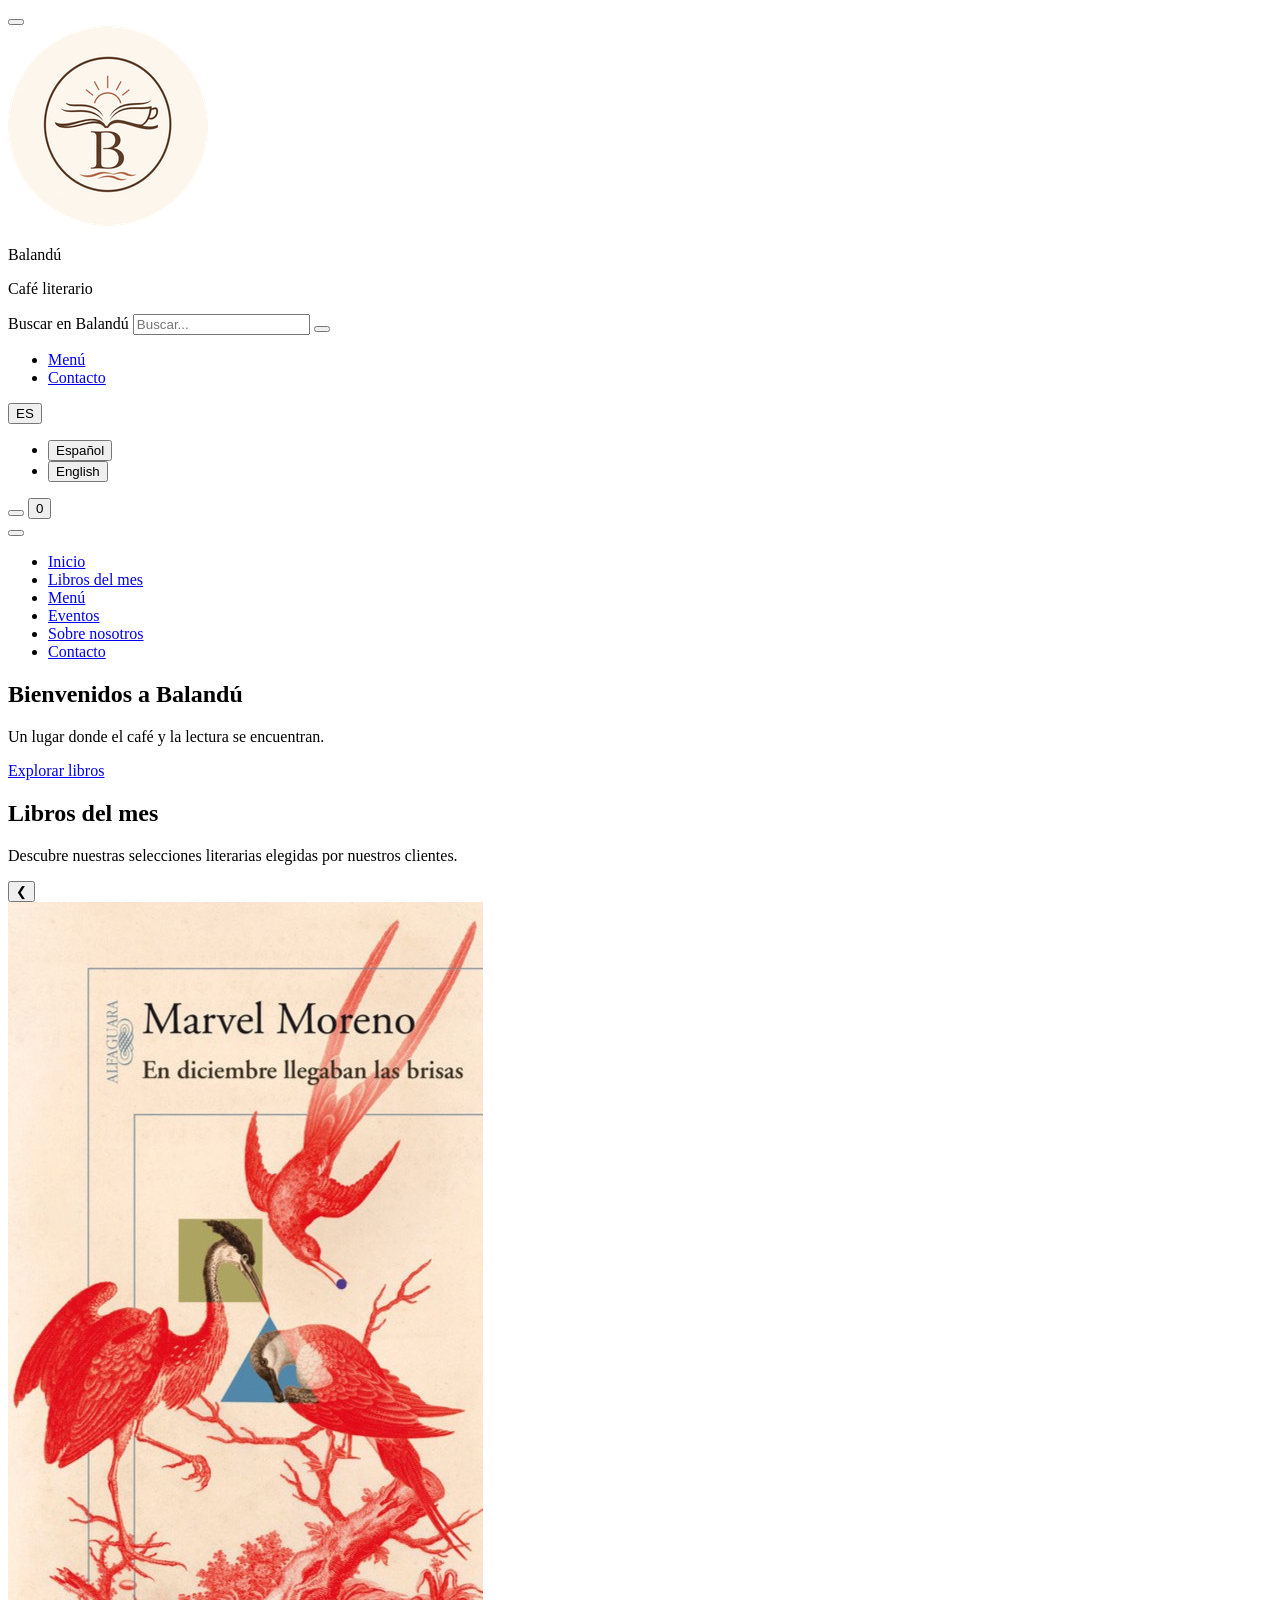
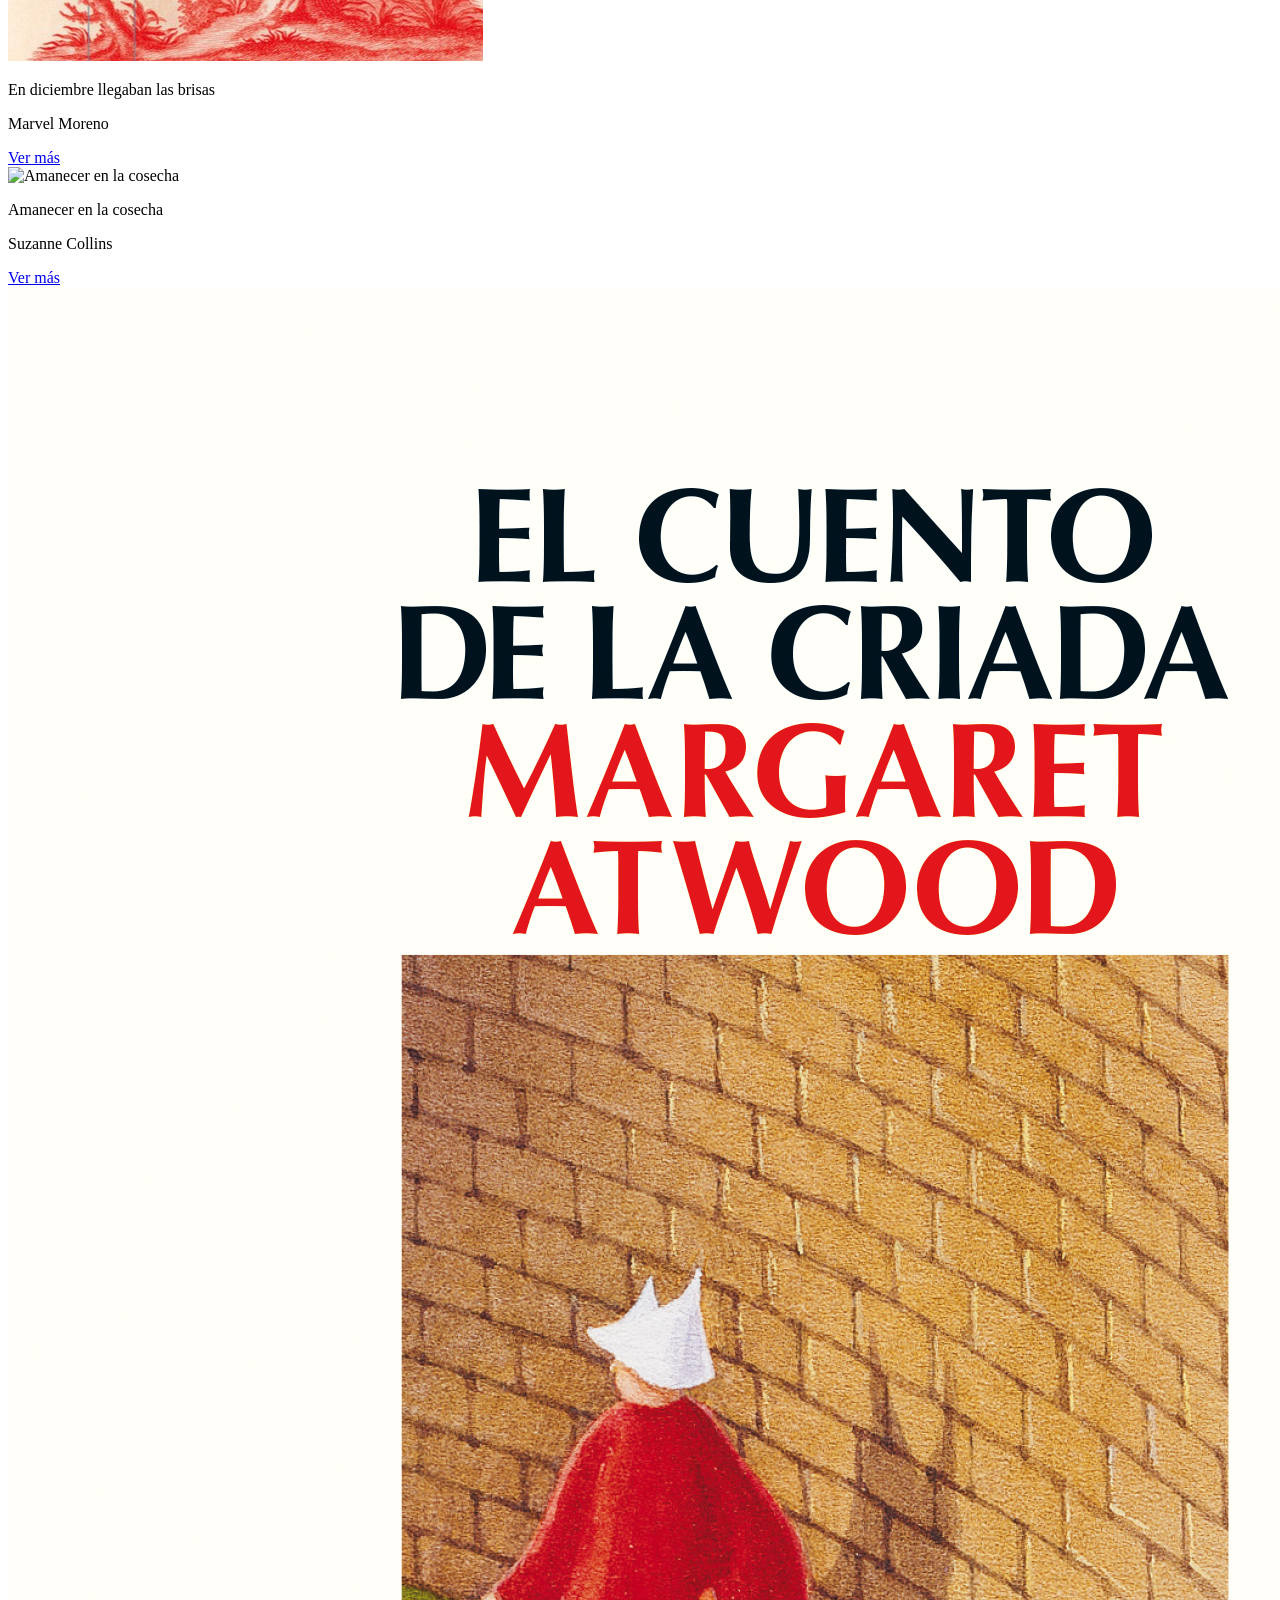
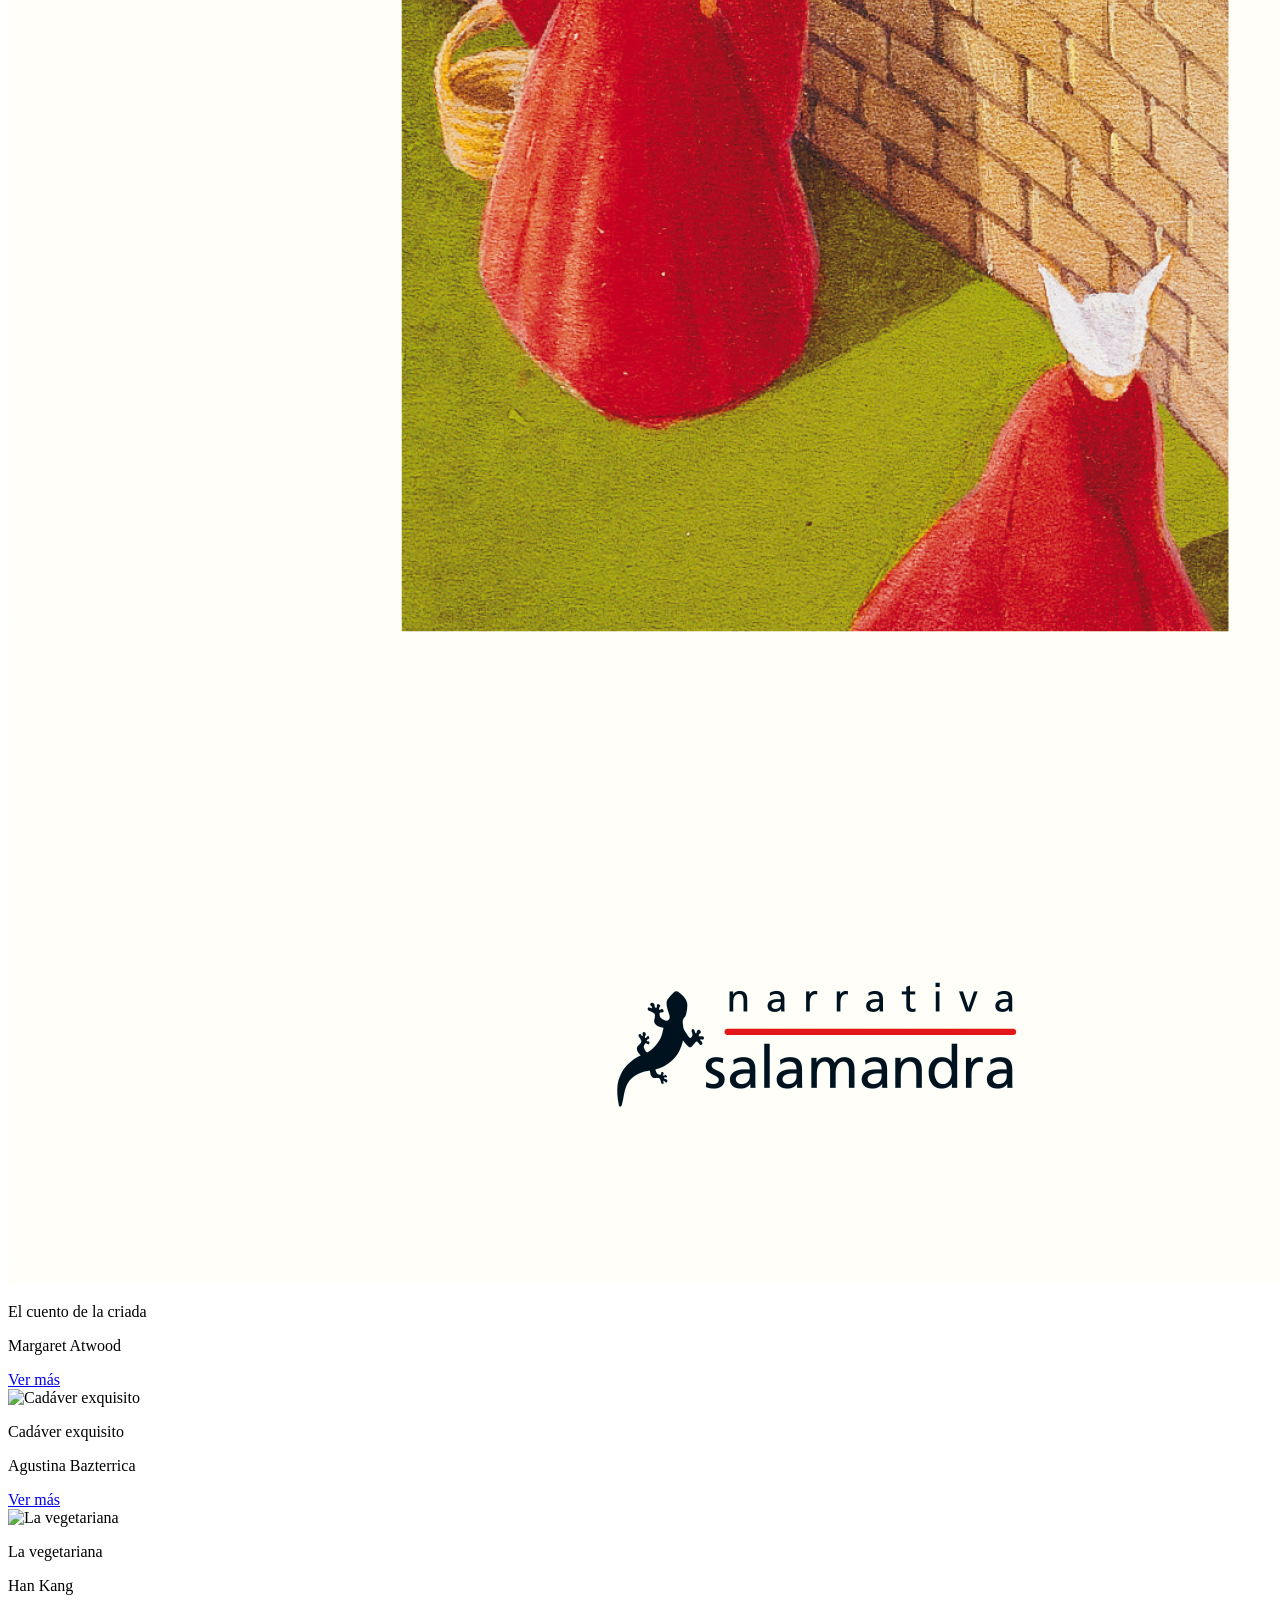
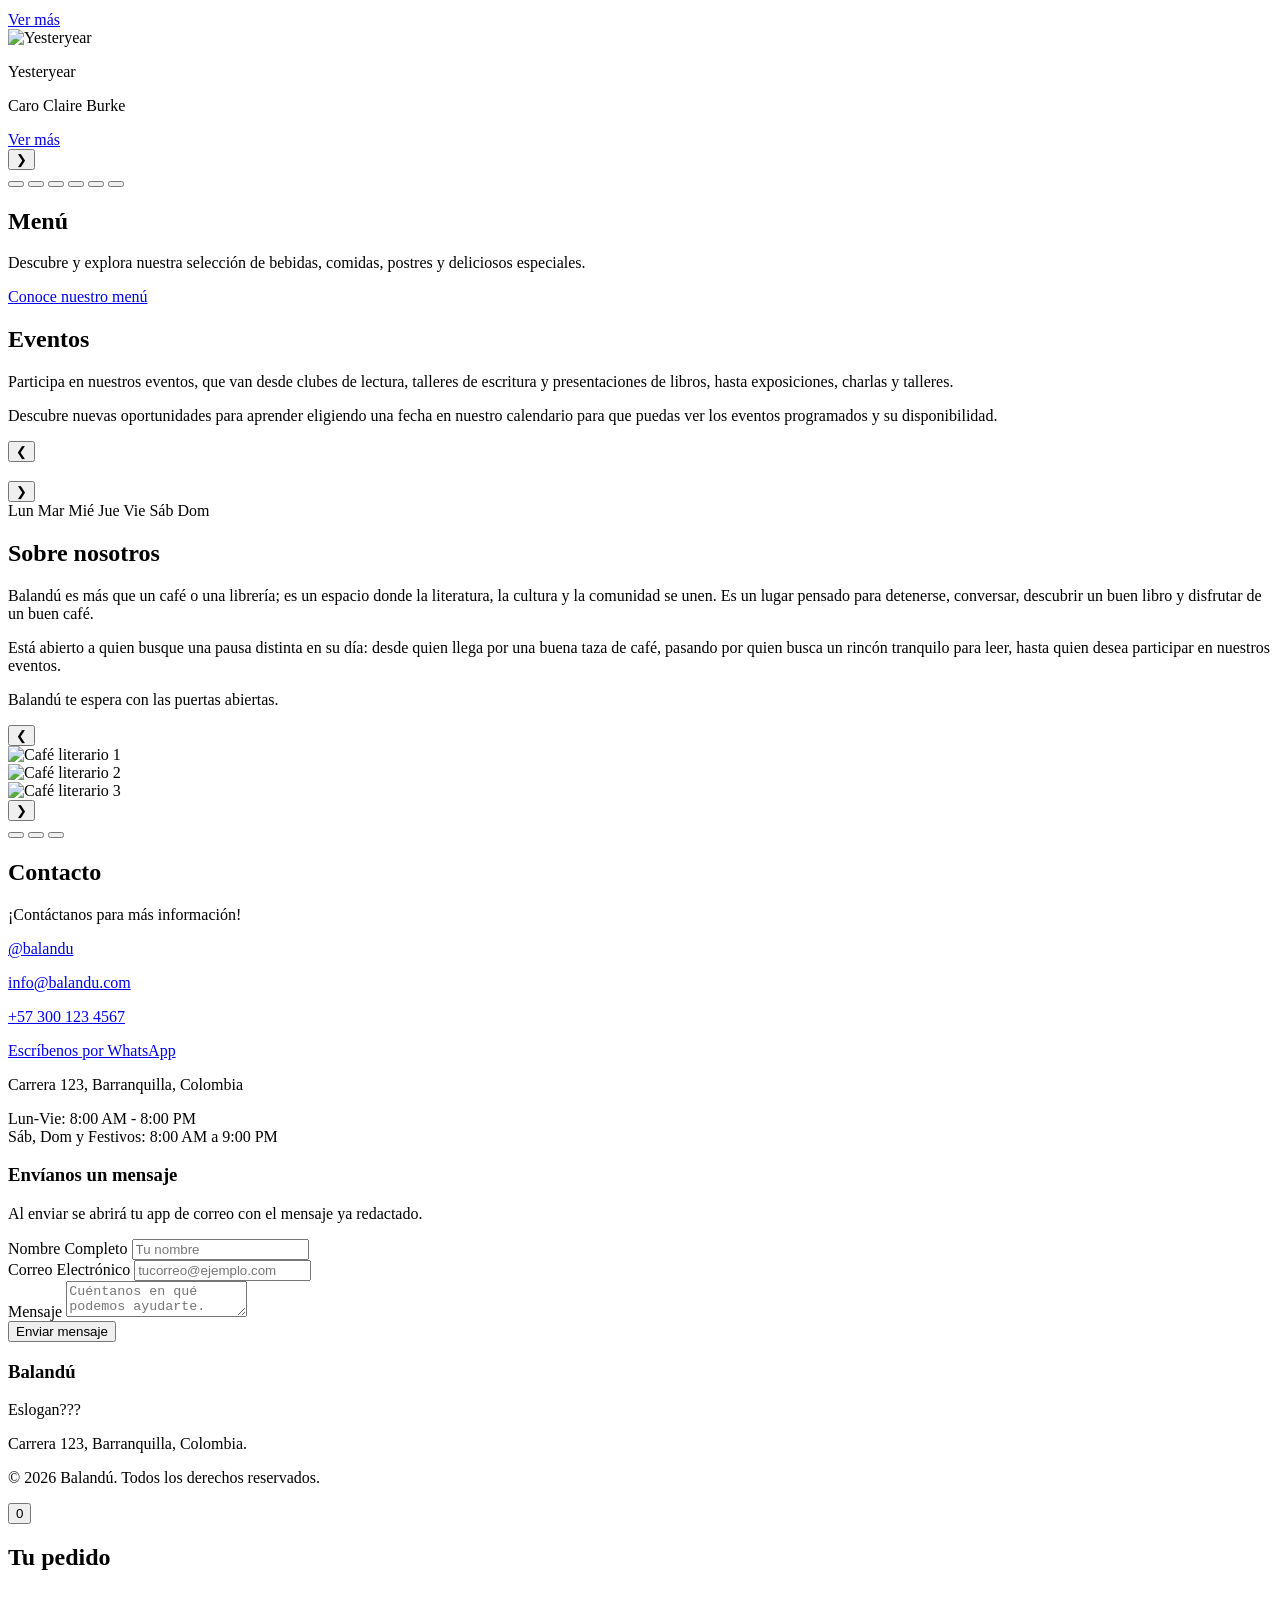
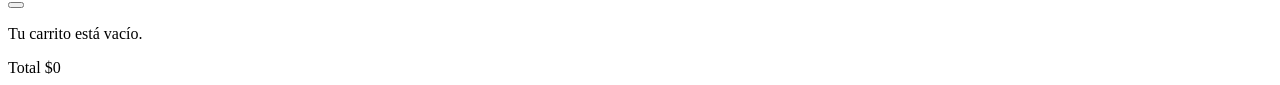
==== commit 15cc4b87: "Mejora en el carrito, selector de idiomas e iconos del encabezado en index y menu." ====
--- a/index.html
+++ b/index.html
@@ -5,18 +5,18 @@
     <meta name="viewport" content="width=device-width, initial-scale=1.0">
     <title>Balandú - Café Literario</title>
     <meta name="description" content="Balandú, Café literario en Barranquilla, Colombia. Disfruta de un ambiente acogedor, libros del mes, menú variado y eventos culturales.">
-    <link rel="icon" href="imagenes/favicon.ico" type="image/x-ico">
+    <link rel="icon" href="imagenes/favicon.ico" type="image/x-icon">
     <link rel="stylesheet" href="https://cdn.jsdelivr.net/npm/@tabler/icons@latest/iconfont/tabler-icons.min.css">
 </head>
 <body>
-    <header>
+   <header>
         <button class="menu-hamburguesa" aria-label="Abrir menú" aria-expanded="false" aria-controls="menu-desplegable">
             <i class="ti ti-menu-2"></i>
-        </button>   
+        </button>    
 
         <div class="encabezado-marca">
             <img src="imagenes/logo-balandu-circulo.png" alt="Logo circular de Balandú" class="logo-circular"> 
-            <h1>Balandú</h1>
+            <p class="nombre-marca">Balandú</p>
             <p>Café literario</p>
         </div>    
         
@@ -31,15 +31,28 @@
         <nav aria-label="Navegación principal">
             <ul>
                 <li><a href="menu.html"><i class="ti ti-tools-kitchen-2"></i> Menú</a></li>
-                <li><a href="#contacto"><i class="ti ti-mail"></i> Contacto</a></li>
+                <li><a href="index.html#contacto"><i class="ti ti-mail"></i> Contacto</a></li>
             </ul>
         </nav>
 
         <div class="encabezado-iconos">
-            <button aria-label="Idioma"><i class="ti ti-world"></i></button>
-            <button aria-label="Mi cuenta"><i class="ti ti-user"></i></button>
-            <button aria-label="Carrito">
-                <i class="ti ti-shopping-cart"></i>
+            <div class="selector-idioma">
+                <button type="button" class="selector-idioma-boton" aria-expanded="false" aria-controls="idioma-despegable" aria-label="Cambiar idioma">
+                    <i class="ti ti-world" aria-hidden="true"></i>
+                    <span class="idioma-actual">ES</span>
+                </button>
+                <ul class="idioma-despegable" id="idioma-despegable" aria-label="Opciones de idioma">
+                    <li><button type="button" class="idioma-opcion" data-idioma="es">Español</button></li>
+                    <li><button type="button" class="idioma-opcion" data-idioma="en">English</button></li>
+                </ul>
+            </div>
+            
+            <button type="button" aria-label="Mi cuenta">
+                <i class="ti ti-user" aria-hidden="true"></i>
+            </button>
+
+            <button class="carrito-boton" aria-label="Abrir carrito" aria-expanded="false" aria-controls="carrito-panel">
+                <i class="ti ti-shopping-cart" aria-hidden="true"></i>
                 <span class="contador-carrito">0</span>
             </button>
         </div>
@@ -49,12 +62,12 @@
                 <i class="ti ti-x"></i>
             </button>
             <ul>
-                <li><a href="#inicio">Inicio</a></li>
-                <li><a href="#libros-del-mes">Libros del mes</a></li>
+                <li><a href="index.html#inicio">Inicio</a></li>
+                <li><a href="index.html#libros-del-mes">Libros del mes</a></li>
                 <li><a href="menu.html">Menú</a></li>
-                <li><a href="#eventos">Eventos</a></li>
-                <li><a href="#sobre-nosotros">Sobre nosotros</a></li>
-                <li><a href="#contacto">Contacto</a></li>
+                <li><a href="index.html#eventos">Eventos</a></li>
+                <li><a href="index.html#sobre-nosotros">Sobre nosotros</a></li>
+                <li><a href="index.html#contacto">Contacto</a></li>
             </ul>
         </nav>
     </header>
@@ -62,7 +75,7 @@
     <main>
         <section id="inicio" class="hero">
             <div class="hero-contenido"> 
-                <h2>Bienvenidos a Balandú</h2>
+                <h1>Bienvenidos a Balandú</h1>
                 <p>Un lugar donde el café y la lectura se encuentran.</p>
                 <a href="#libros-del-mes" class="boton">Explorar libros</a>
             </div>
@@ -256,14 +269,48 @@
         </div>
 
         <div class="footer-redes">
-            <a href="https://instagram.com/balandu" target="_blank" rel="noopener" aria-label="Instagram"><i class="ti ti-brand-instagram"></i></a>
-            <a href="https://wa.me/573001234567" target="_blank" rel="noopener" aria-label="WhatsApp"><i class="ti ti-brand-whatsapp"></i></a>
-            <a href="mailto:info@balandu.com" aria-label="Email"><i class="ti ti-mail"></i></a>
+            <a href="https://instagram.com/balandu" target="_blank" rel="noopener noreferrer" aria-label="Instagram">
+                <i class="ti ti-brand-instagram" aria-hidden="true"></i>
+            </a>
+            <a href="https://wa.me/573001234567" target="_blank" rel="noopener noreferrer" aria-label="WhatsApp">
+                <i class="ti ti-brand-whatsapp" aria-hidden="true"></i>
+            </a>
+            <a href="mailto:info@balandu.com" aria-label="Email">
+                <i class="ti ti-mail" aria-hidden="true"></i>
+            </a>
         </div>
 
         <p class="footer-direccion"><i class=" ti ti-map-pin"></i> Carrera 123, Barranquilla, Colombia.</p>
 
         <p class="footer-copy">&copy; 2026 Balandú. Todos los derechos reservados.</p>
     </footer>
+
+    <button type="button" class="carrito-boton-flotante" aria-label="Abrir carrito" aria-expanded="false" aria-controls="carrito-panel">
+        <i class="ti ti-shopping-cart" aria-hidden="true"></i>
+        <span class="carrito-contador">0</span>
+    </button>
+
+    <div class="carrito-overlay" id="carrito-overlay"></div>
+
+    <aside class="carrito-panel" id="carrito-panel" aria-hidden="true">
+        <div class="carrito-panel-header">
+            <h2 class="carrito-titulo">Tu pedido</h2>
+            <button type="button" class="carrito-cerrar" aria-label="Cerrar carrito">
+                <i class="ti ti-x" aria-hidden="true"></i>
+            </button>
+        </div>
+
+        <div class="carrito-items" id="carrito-items">
+            <p class="carrito-vacio">Tu carrito está vacío.</p>
+        </div>
+
+        <div class="carrito-panel-footer">
+            <div class="carrito-total">
+                <span>Total</span>
+                <span class="carrito-total-monto">$0</span>
+            </div>
+        </div>
+    </aside>
+
 </body>
 </html>
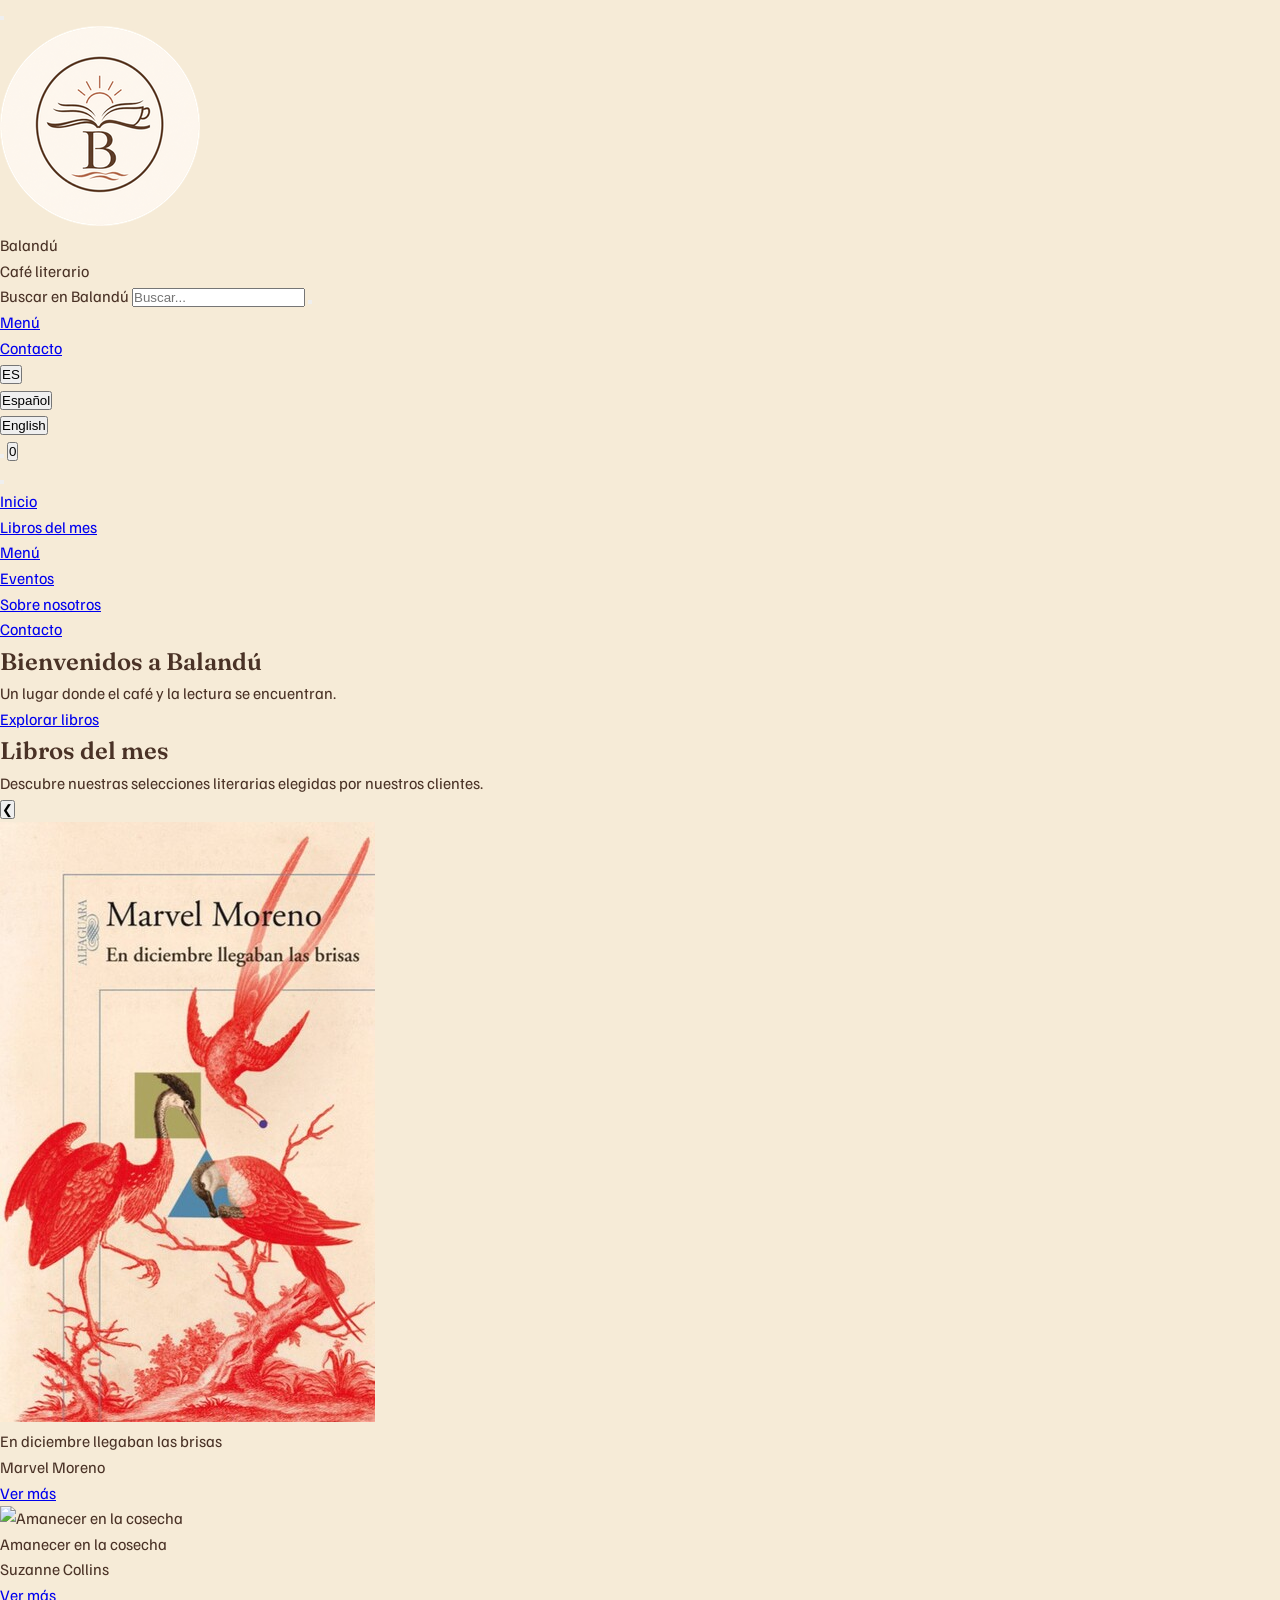
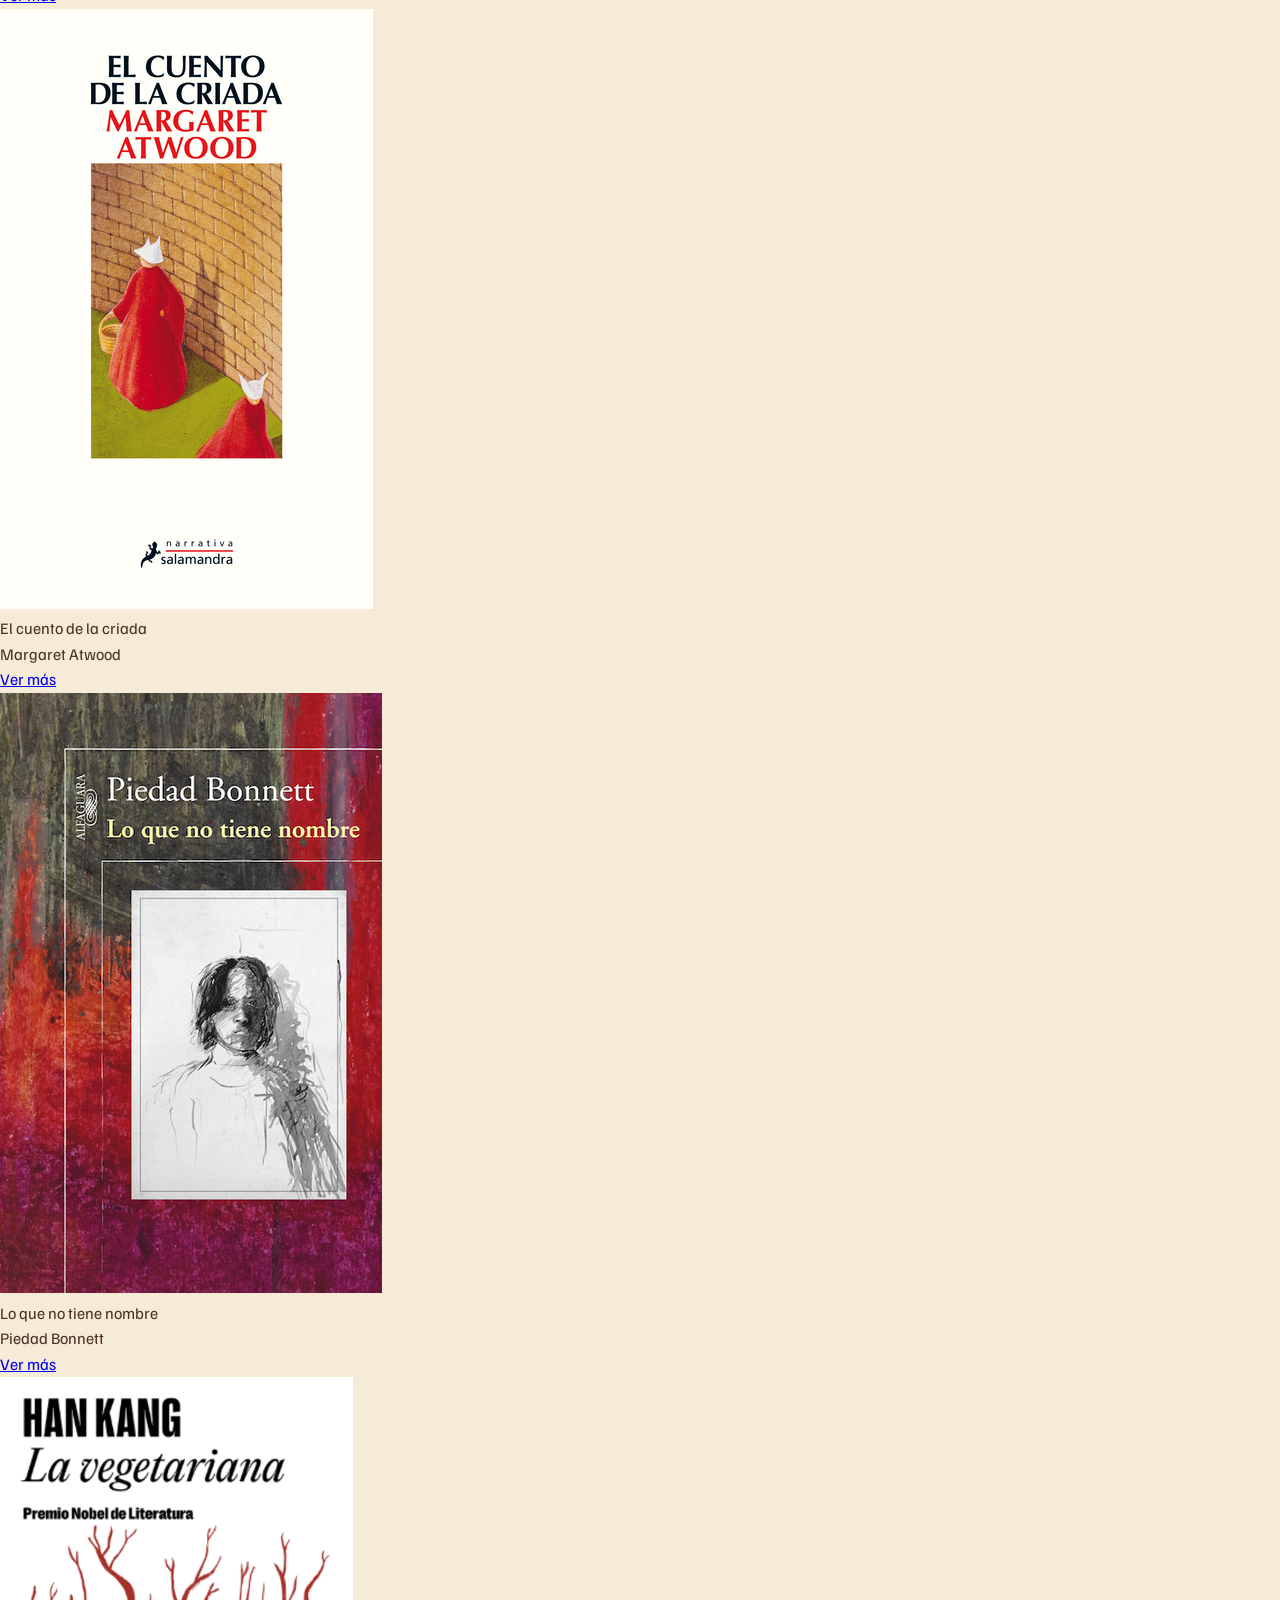
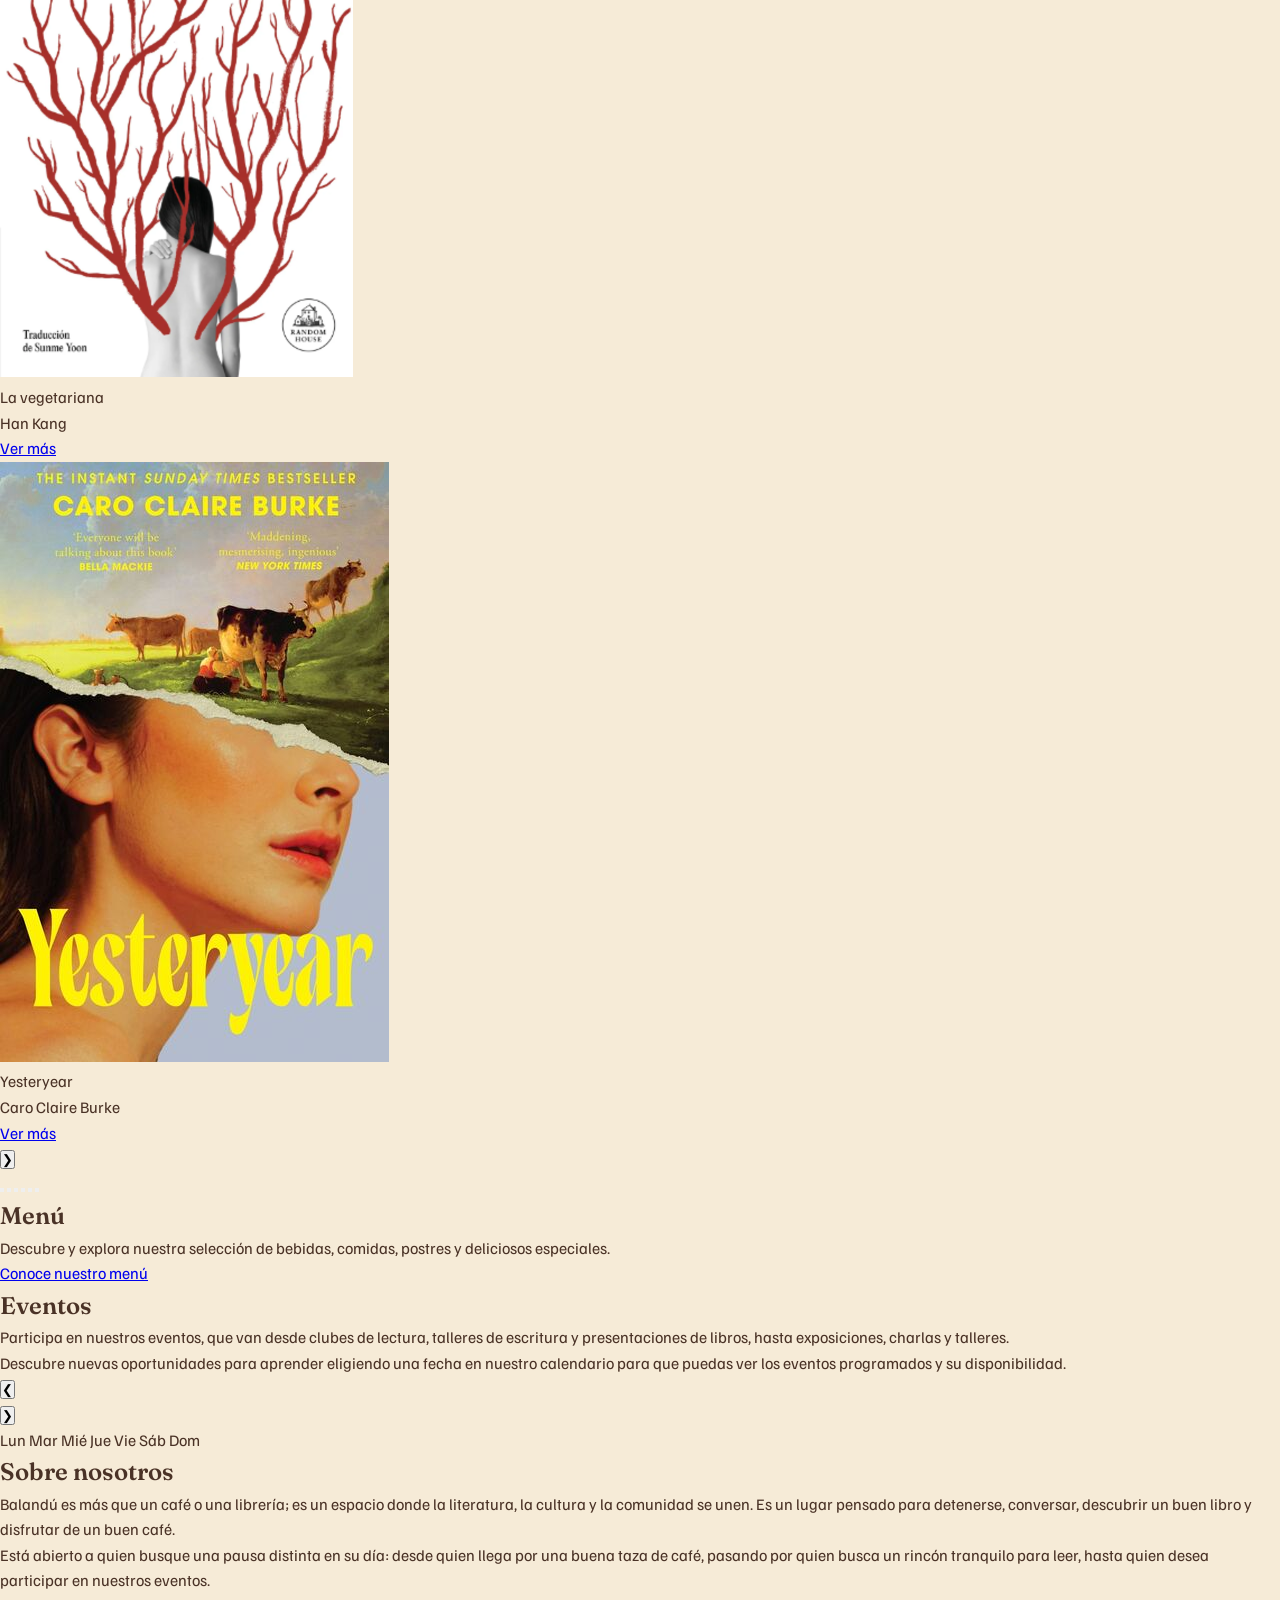
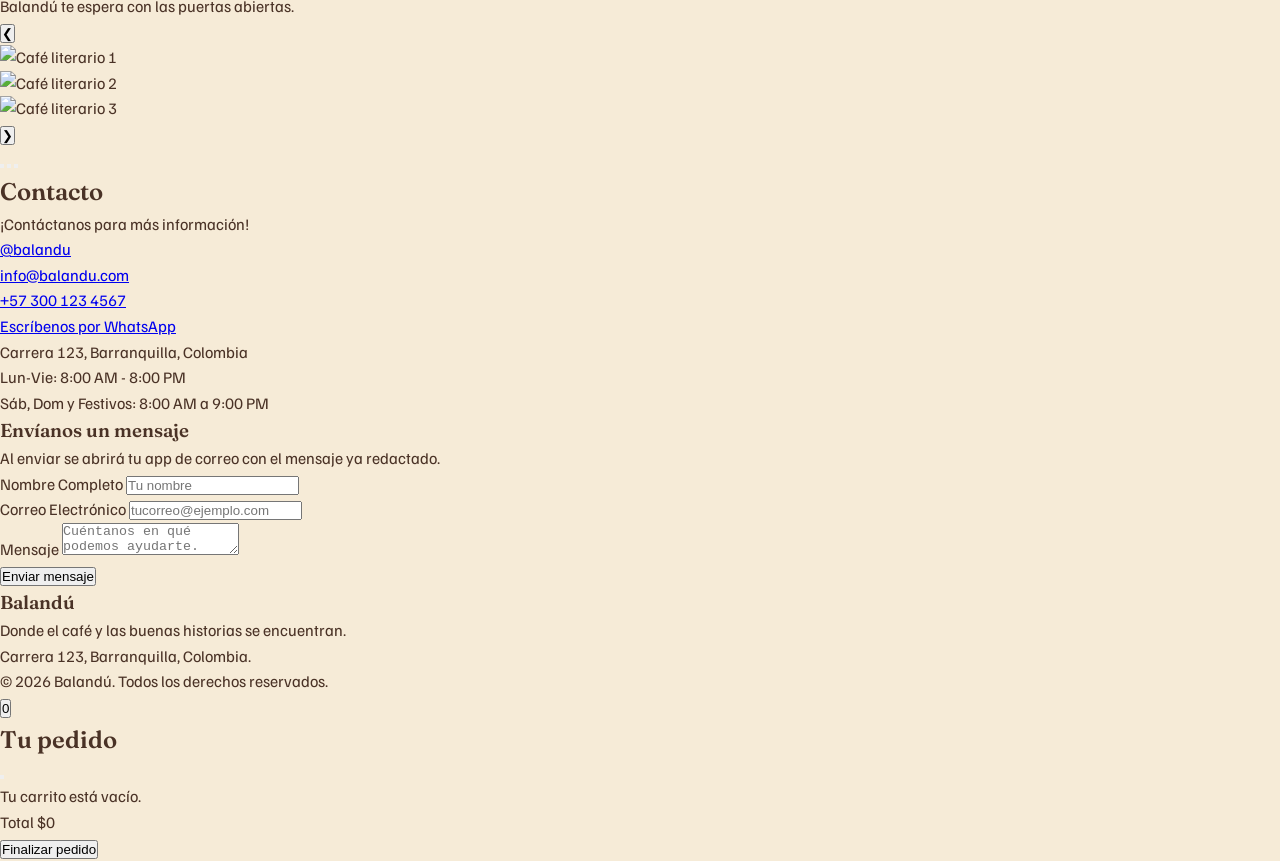
==== commit f723cb0b: "Corrección de pequeños errores de escritura en ambos HTML, cambio en uno de los libros del mes y ver" ====
--- a/index.html
+++ b/index.html
@@ -5,13 +5,24 @@
     <meta name="viewport" content="width=device-width, initial-scale=1.0">
     <title>Balandú - Café Literario</title>
     <meta name="description" content="Balandú, Café literario en Barranquilla, Colombia. Disfruta de un ambiente acogedor, libros del mes, menú variado y eventos culturales.">
+    <meta property="og:title" content="Balandú - Café Literario">
+    <meta property="og:description" content="Donde el café y las buenas historias se encuentran. Café literario en Barranquilla, Colombia.">
+    <meta property="og:type" content="website">
+    <meta property="og:url" content="https://cesiamar14.github.io/Balandu/index.html">
+    <meta property="og:image" content="https://cesiamar14.github.io/Balandu/imagenes/og-imagen.png">
+    <meta property="og:locale" content="es_CO">
+    <link rel="canonical" href="https://cesiamar14.github.io/Balandu/index.html">
     <link rel="icon" href="imagenes/favicon.ico" type="image/x-icon">
     <link rel="stylesheet" href="https://cdn.jsdelivr.net/npm/@tabler/icons@latest/iconfont/tabler-icons.min.css">
+    <link rel="stylesheet" href="css/estilos.css">
+    <link rel="preconnect" href="https://fonts.googleapis.com">
+    <link rel="preconnect" href="https://fonts.gstatic.com" crossorigin>
+    <link href="https://fonts.googleapis.com/css2?family=Familjen+Grotesk:ital,wght@0,400..700;1,400..700&family=Fraunces:ital,opsz,wght@0,9..144,100..900;1,9..144,100..900&family=Sen:wght@400..800&display=swap" rel="stylesheet">
 </head>
 <body>
    <header>
-        <button class="menu-hamburguesa" aria-label="Abrir menú" aria-expanded="false" aria-controls="menu-desplegable">
-            <i class="ti ti-menu-2"></i>
+        <button type="button" class="menu-hamburguesa" aria-label="Abrir menú" aria-expanded="false" aria-controls="menu-desplegable">
+            <i class="ti ti-menu-2" aria-hidden="true"></i>
         </button>    
 
         <div class="encabezado-marca">
@@ -24,24 +35,24 @@
             <label for="buscar" class="sr-only">Buscar en Balandú</label>
             <input type="search" id="buscar" name="buscar" placeholder="Buscar...">
             <button type="submit" class="buscador-boton" aria-label="Buscar">
-                <i class="ti ti-search"></i>
+                <i class="ti ti-search" aria-hidden="true"></i>
             </button>
         </form>
 
         <nav aria-label="Navegación principal">
             <ul>
-                <li><a href="menu.html"><i class="ti ti-tools-kitchen-2"></i> Menú</a></li>
-                <li><a href="index.html#contacto"><i class="ti ti-mail"></i> Contacto</a></li>
+                <li><a href="menu.html"><i class="ti ti-tools-kitchen-2" aria-hidden="true"></i> Menú</a></li>
+                <li><a href="index.html#contacto"><i class="ti ti-mail" aria-hidden="true"></i> Contacto</a></li>
             </ul>
         </nav>
 
         <div class="encabezado-iconos">
             <div class="selector-idioma">
-                <button type="button" class="selector-idioma-boton" aria-expanded="false" aria-controls="idioma-despegable" aria-label="Cambiar idioma">
+                <button type="button" class="selector-idioma-boton" aria-expanded="false" aria-controls="idioma-desplegable" aria-label="Cambiar idioma">
                     <i class="ti ti-world" aria-hidden="true"></i>
                     <span class="idioma-actual">ES</span>
                 </button>
-                <ul class="idioma-despegable" id="idioma-despegable" aria-label="Opciones de idioma">
+                <ul class="idioma-desplegable" id="idioma-desplegable" aria-label="Opciones de idioma">
                     <li><button type="button" class="idioma-opcion" data-idioma="es">Español</button></li>
                     <li><button type="button" class="idioma-opcion" data-idioma="en">English</button></li>
                 </ul>
@@ -51,15 +62,15 @@
                 <i class="ti ti-user" aria-hidden="true"></i>
             </button>
 
-            <button class="carrito-boton" aria-label="Abrir carrito" aria-expanded="false" aria-controls="carrito-panel">
+            <button type="button" class="carrito-boton" aria-label="Abrir carrito" aria-expanded="false" aria-controls="carrito-panel">
                 <i class="ti ti-shopping-cart" aria-hidden="true"></i>
-                <span class="contador-carrito">0</span>
+                <span class="carrito-contador">0</span>
             </button>
         </div>
         
         <nav class="menu-desplegable" id="menu-desplegable" aria-label="Menú desplegable">
-            <button class="cerrar-menu" aria-label="Cerrar menú">
-                <i class="ti ti-x"></i>
+            <button type="button" class="cerrar-menu" aria-label="Cerrar menú">
+                <i class="ti ti-x" aria-hidden="true"></i>
             </button>
             <ul>
                 <li><a href="index.html#inicio">Inicio</a></li>
@@ -85,7 +96,7 @@
             <h2>Libros del mes</h2>
             <p>Descubre nuestras selecciones literarias elegidas por nuestros clientes.</p>
             
-            <div class="carrusel-libros" id="carrusel-libros">
+            <div class="carrusel carrusel-libros" id="carrusel-libros">
                 <button class="carrusel-flecha carrusel-flecha--izq" aria-label="Libro anterior">&#10094;</button>
                  
                 <div class="carrusel-contenedor" id="carrusel-contenedor-libros">
@@ -111,14 +122,14 @@
                     </div>
 
                     <div class="carrusel-item">
-                        <img src="imagenes/cadaver-exquisito.jpg" alt="Cadáver exquisito">
-                        <p class="carrusel-titulo">Cadáver exquisito</p>
-                        <p class="carrusel-autor">Agustina Bazterrica</p>
-                        <a href="#" class="carrusel-enlace">Ver más</a>
-                    </div>
-
-                    <div class="carrusel-item">
-                        <img src="imagenes/la-vegetariana.jpg" alt="La vegetariana">
+                        <img src="imagenes/lo-que-no-tiene-nombre.jpg" alt="Lo que no tiene nombre">
+                        <p class="carrusel-titulo">Lo que no tiene nombre</p>
+                        <p class="carrusel-autor">Piedad Bonnett</p>
+                        <a href="#" class="carrusel-enlace">Ver más</a>
+                    </div>
+
+                    <div class="carrusel-item">
+                        <img src="imagenes/la-vegetariana.png" alt="La vegetariana">
                         <p class="carrusel-titulo">La vegetariana</p>
                         <p class="carrusel-autor">Han Kang</p>
                         <a href="#" class="carrusel-enlace">Ver más</a>
@@ -130,18 +141,18 @@
                         <p class="carrusel-autor">Caro Claire Burke</p>
                         <a href="#" class="carrusel-enlace">Ver más</a>
                     </div>
-
-                </div>
+                </div>
+
                 <button class="carrusel-flecha carrusel-flecha--der" aria-label="Siguiente libro">&#10095;</button>
-            </div>
-
-            <div class="carrusel-indicadores">
-                <button class="carrusel-indicador activo" data-indice="0" aria-label="Ir al libro 1"></button>
-                <button class="carrusel-indicador" data-indice="1" aria-label="Ir al libro 2"></button>
-                <button class="carrusel-indicador" data-indice="2" aria-label="Ir al libro 3"></button>
-                <button class="carrusel-indicador" data-indice="3" aria-label="Ir al libro 4"></button>
-                <button class="carrusel-indicador" data-indice="4" aria-label="Ir al libro 5"></button>
-                <button class="carrusel-indicador" data-indice="5" aria-label="Ir al libro 6"></button>
+            
+                <div class="carrusel-indicadores">
+                    <button class="carrusel-indicador activo" data-indice="0" aria-label="Ir al libro 1"></button>
+                    <button class="carrusel-indicador" data-indice="1" aria-label="Ir al libro 2"></button>
+                    <button class="carrusel-indicador" data-indice="2" aria-label="Ir al libro 3"></button>
+                    <button class="carrusel-indicador" data-indice="3" aria-label="Ir al libro 4"></button>
+                    <button class="carrusel-indicador" data-indice="4" aria-label="Ir al libro 5"></button>
+                    <button class="carrusel-indicador" data-indice="5" aria-label="Ir al libro 6"></button>
+                </div>
             </div>
         </section>
 
@@ -180,7 +191,7 @@
 
             <div class="dia-detalle" id="dia-detalle" hidden>
                 <button class="cerrar-dia-detalle" id="cerrar-dia-detalle" aria-label="Cerrar detalles del día">
-                    <i class="ti ti-x"></i>
+                    <i class="ti ti-x" aria-hidden="true"></i>
                 </button>
                 <h3 id="dia-detalle-fecha"></h3>
                 <div id="dia-detalle-lista" class="dia-detalle-lista"></div>
@@ -193,7 +204,7 @@
             <p>Está abierto a quien busque una pausa distinta en su día: desde quien llega por una buena taza de café, pasando por quien busca un rincón tranquilo para leer, hasta quien desea participar en nuestros eventos.</p>
             <p>Balandú te espera con las puertas abiertas.</p>
 
-            <div class="carrusel-sobre-nosotros" id="carrusel-sobre-nosotros">
+            <div class="carrusel carrusel-sobre-nosotros" id="carrusel-sobre-nosotros">
                 <button class="carrusel-flecha carrusel-flecha--izq" aria-label="Imagen anterior">&#10094;</button>
                 
                 <div class="carrusel-contenedor" id="carrusel-contenedor-sobre-nosotros">
@@ -215,7 +226,6 @@
                     <button class="carrusel-indicador" data-indice="1" aria-label="Ir a la imagen 2"></button>
                     <button class="carrusel-indicador" data-indice="2" aria-label="Ir a la imagen 3"></button>
                 </div>
-
             </div>
         </section>
 
@@ -228,12 +238,12 @@
                 </div>
 
                 <div class="contacto-datos">
-                    <p><i class="ti ti-brand-instagram"></i> <a href="https://instagram.com/balandu" target="_blank" rel="noopener">@balandu</a></p>
-                    <p><i class="ti ti-mail"></i> <a href="mailto:info@balandu.com">info@balandu.com</a></p>
-                    <p><i class="ti ti-phone"></i> <a href="tel:+573001234567">+57 300 123 4567</a></p>
-                    <p><i class="ti ti-brand-whatsapp"></i> <a href="https://wa.me/573001234567" target="_blank" rel="noopener">Escríbenos por WhatsApp</a></p>
-                    <p><i class="ti ti-map-pin"></i> Carrera 123, Barranquilla, Colombia</p>
-                    <p><i class="ti ti-clock"></i> Lun-Vie: 8:00 AM - 8:00 PM<br>Sáb, Dom y Festivos: 8:00 AM a 9:00 PM</p>
+                    <p><i class="ti ti-brand-instagram" aria-hidden="true"></i> <a href="https://instagram.com/balandu" target="_blank" rel="noopener noreferrer">@balandu</a></p>
+                    <p><i class="ti ti-mail" aria-hidden="true"></i> <a href="mailto:info@balandu.com">info@balandu.com</a></p>
+                    <p><i class="ti ti-phone" aria-hidden="true"></i> <a href="tel:+573001234567">+57 300 123 4567</a></p>
+                    <p><i class="ti ti-brand-whatsapp" aria-hidden="true"></i> <a href="https://wa.me/573001234567" target="_blank" rel="noopener noreferrer">Escríbenos por WhatsApp</a></p>
+                    <p><i class="ti ti-map-pin" aria-hidden="true"></i> Carrera 123, Barranquilla, Colombia</p>
+                    <p><i class="ti ti-clock" aria-hidden="true"></i> Lun-Vie: 8:00 AM - 8:00 PM<br>Sáb, Dom y Festivos: 8:00 AM a 9:00 PM</p>
                 </div>
 
                 <div class="formulario-contacto">
@@ -265,7 +275,7 @@
     <footer>
         <div class="footer-marca">
             <h3>Balandú</h3>
-            <p>Eslogan???</p>
+            <p>Donde el café y las buenas historias se encuentran.</p>
         </div>
 
         <div class="footer-redes">
@@ -280,7 +290,7 @@
             </a>
         </div>
 
-        <p class="footer-direccion"><i class=" ti ti-map-pin"></i> Carrera 123, Barranquilla, Colombia.</p>
+        <p class="footer-direccion"><i class="ti ti-map-pin" aria-hidden="true"></i> Carrera 123, Barranquilla, Colombia.</p>
 
         <p class="footer-copy">&copy; 2026 Balandú. Todos los derechos reservados.</p>
     </footer>
@@ -309,6 +319,7 @@
                 <span>Total</span>
                 <span class="carrito-total-monto">$0</span>
             </div>
+            <button type="button" class="carrito-checkout" id="carrito-checkout">Finalizar pedido</button>
         </div>
     </aside>
 
--- a/css/estilos.css
+++ b/css/estilos.css
@@ -0,0 +1,34 @@
+* { 
+    margin: 0; 
+    padding: 0; 
+    box-sizing: border-box; 
+}
+:root {
+    /* Paleta principal */
+    --cafe-oscuro: #4A3226;
+    --marfil-calido: #F6EBD7;
+    --terracota-vivo: #E8632E;
+    --verde-hierba: #9CAE6B;
+    --amarillo-dorado: #E8B23A;
+
+    /* Colores de estado (para ciertos estados) */
+    --verde-bandera: #159A6B;
+    --rojo-guayaba: #C23B4E;
+
+    /* Tipografía */
+    --fuente-titulos: 'Fraunces', serif;
+    --fuente-subtitulos: 'Sen', sans-serif;
+    --fuente-cuerpo: 'Familjen Grotesk', sans-serif;
+}   
+body {
+    font-family: var(--fuente-cuerpo);
+    background-color: var(--marfil-calido);
+    color: var(--cafe-oscuro);
+    font-weight: 400;
+    line-height: 1.6;
+}
+h1, h2, h3{
+font-family: var(--fuente-titulos);
+font-optical-sizing: auto;
+font-weight: 600;
+}
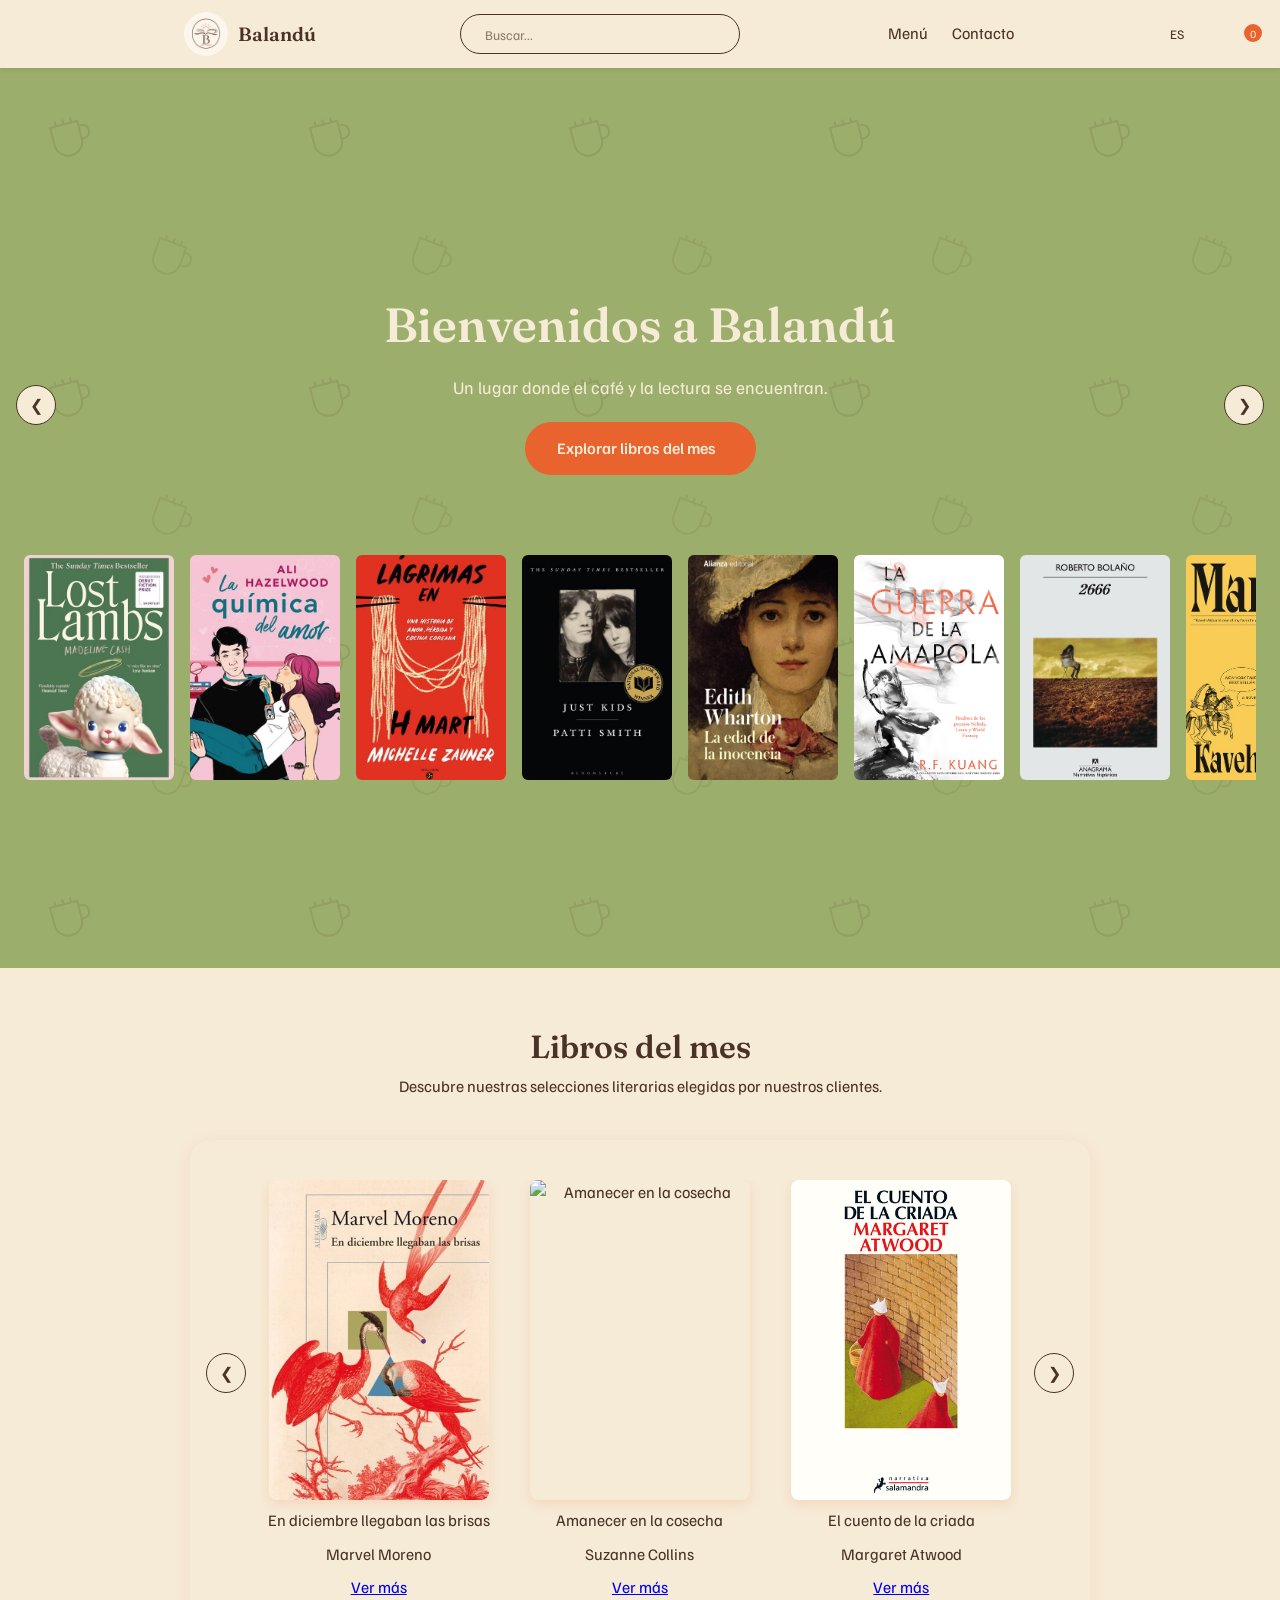
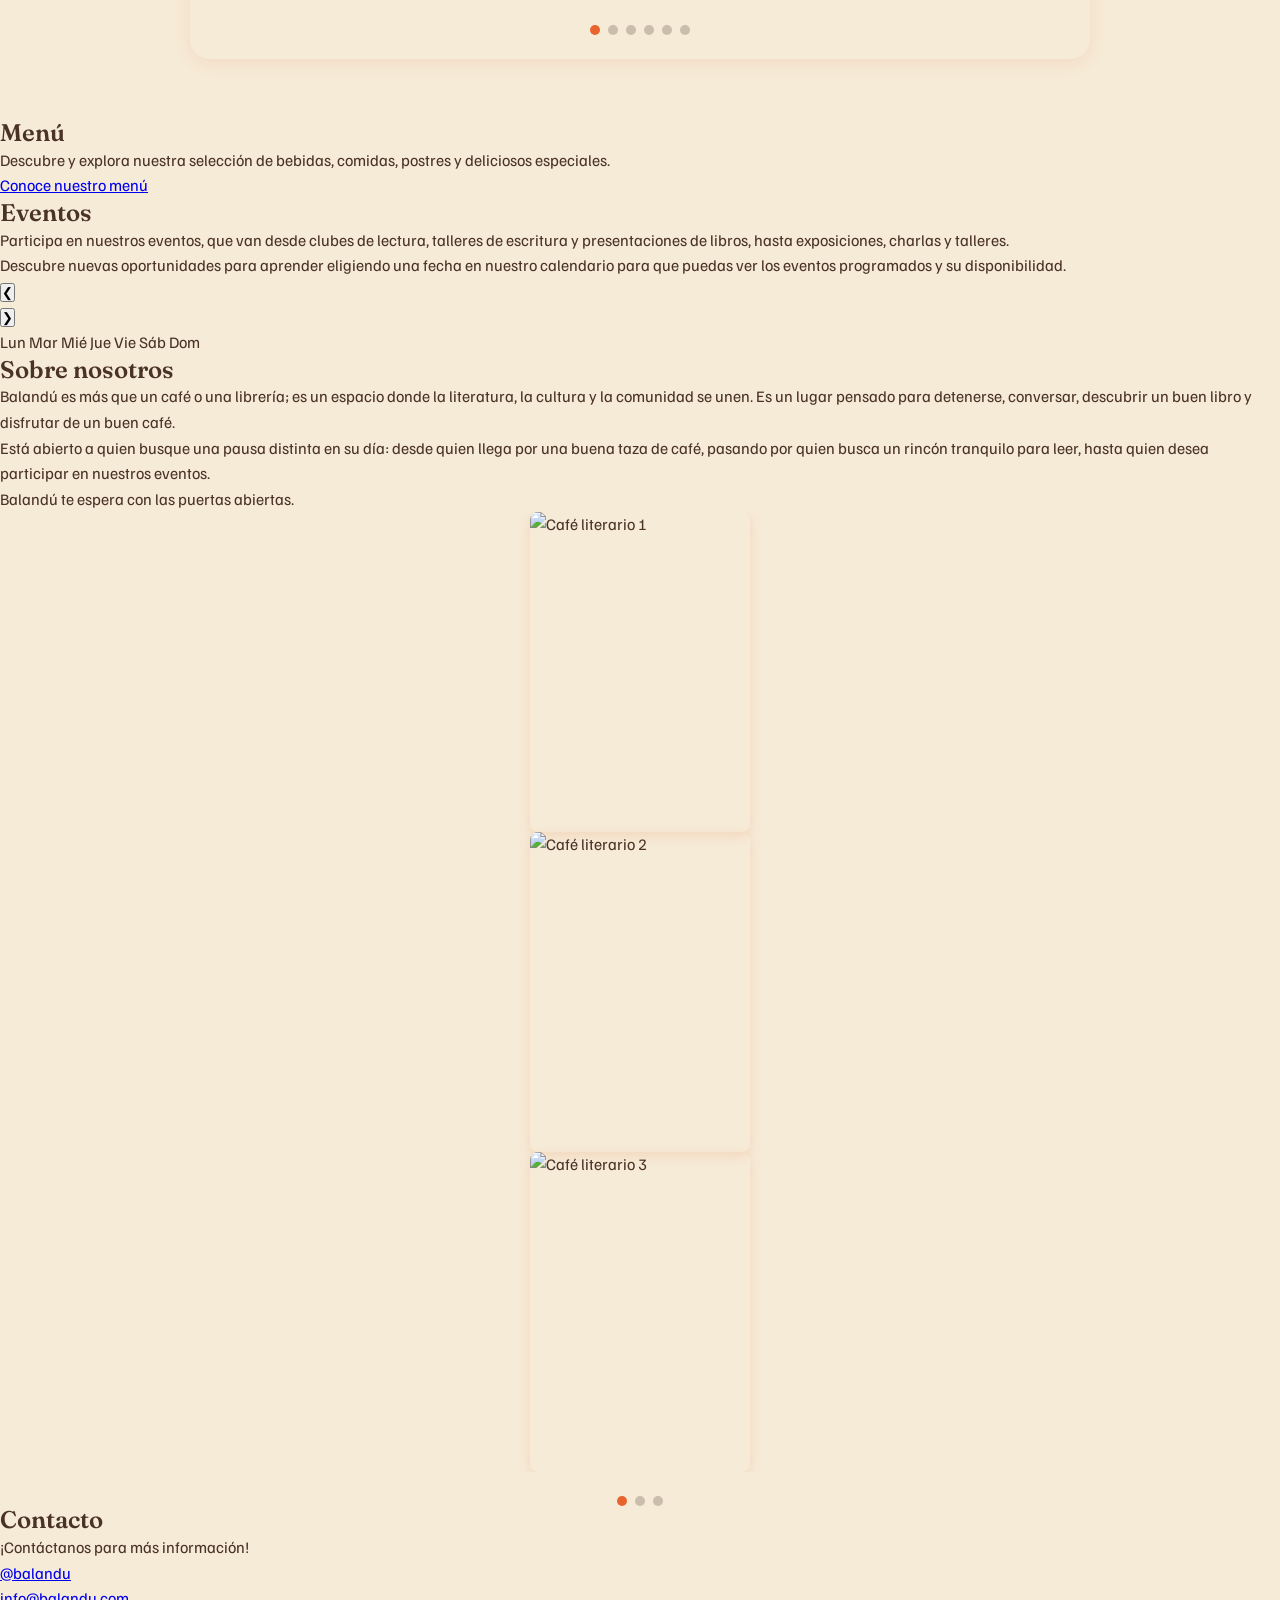
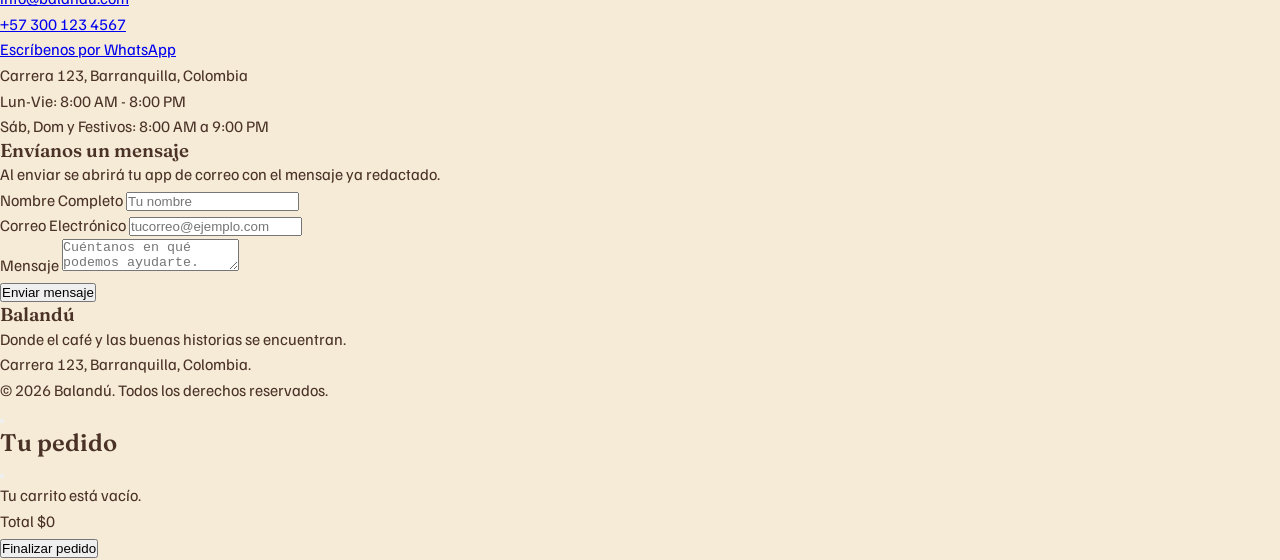
==== commit 4485ab16: "Corrección de pequeños detalles en HTML, relacionados con el estilo. Además, en el index agregué un " ====
--- a/index.html
+++ b/index.html
@@ -28,15 +28,14 @@
         <div class="encabezado-marca">
             <img src="imagenes/logo-balandu-circulo.png" alt="Logo circular de Balandú" class="logo-circular"> 
             <p class="nombre-marca">Balandú</p>
-            <p>Café literario</p>
         </div>    
         
         <form class="buscador" role="search">
+            <button type="submit" class="buscador-boton" aria-label="Buscar">
+                <i class="ti ti-search" aria-hidden="true"></i>
+            </button>
             <label for="buscar" class="sr-only">Buscar en Balandú</label>
             <input type="search" id="buscar" name="buscar" placeholder="Buscar...">
-            <button type="submit" class="buscador-boton" aria-label="Buscar">
-                <i class="ti ti-search" aria-hidden="true"></i>
-            </button>
         </form>
 
         <nav aria-label="Navegación principal">
@@ -88,7 +87,47 @@
             <div class="hero-contenido"> 
                 <h1>Bienvenidos a Balandú</h1>
                 <p>Un lugar donde el café y la lectura se encuentran.</p>
-                <a href="#libros-del-mes" class="boton">Explorar libros</a>
+                <a href="#libros-del-mes" class="boton">Explorar libros del mes <i class="ti ti-arrow-right" aria-hidden="true"></i>
+                </a>
+            </div>
+            
+            <div class="hero-portadas">
+                <div class="hero-portadas-track">
+                    <img src="imagenes/lost-lambs.jpg" alt="Lost lambs">
+                    <img src="imagenes/la-quimica-del-amor.jpg" alt="La química del amor">
+                    <img src="imagenes/lagrimas-en-h-mart.jpg" alt="Lágrimas en H Mart">
+                    <img src="imagenes/just-kids.jpg" alt="Just kids">
+                    <img src="imagenes/la-edad-de-la-inocencia.png" alt="La edad de la inocencia">
+                    <img src="imagenes/la-guerra-de-la-amapola.jpg" alt="La guerra de la amapola">
+                    <img src="imagenes/2666.jpg" alt="2666">
+                    <img src="imagenes/martyr.jpg" alt="Martyr!">
+                    <img src="imagenes/gente-normal.jpg" alt="Gente normal">
+                    <img src="imagenes/la-casa-en-el-mar-mas-azul.jpg" alt="La casa en el mar más azul">
+                    <img src="imagenes/mantequilla.png" alt="Mantequilla">
+                    <img src="imagenes/la-asistenta.jpg" alt="La asistenta">
+                    <img src="imagenes/te-di-ojos-y-miraste-las-tinieblas.jpg" alt="Te di ojos y miraste las tinieblas">
+                    <img src="imagenes/aburridisima.png" alt="Aburridísima">
+                    <img src="imagenes/fruit-fly.jpg" alt="Fruit fly">
+                    <img src="imagenes/la-novela-del-verano.jpg" alt="La novela del verano">
+                    <img src="imagenes/intermezzo.jpg" alt="Intermezzo">
+                    <img src="imagenes/lost-lambs.jpg" alt="Lost lambs">
+                    <img src="imagenes/la-quimica-del-amor.jpg" alt="La química del amor">
+                    <img src="imagenes/lagrimas-en-h-mart.jpg" alt="Lágrimas en H Mart">
+                    <img src="imagenes/just-kids.jpg" alt="Just kids">
+                    <img src="imagenes/la-edad-de-la-inocencia.png" alt="La edad de la inocencia">
+                    <img src="imagenes/la-guerra-de-la-amapola.jpg" alt="La guerra de la amapola">
+                    <img src="imagenes/2666.jpg" alt="2666">
+                    <img src="imagenes/martyr.jpg" alt="Martyr!">
+                    <img src="imagenes/gente-normal.jpg" alt="Gente normal">
+                    <img src="imagenes/la-casa-en-el-mar-mas-azul.jpg" alt="La casa en el mar más azul">
+                    <img src="imagenes/mantequilla.png" alt="Mantequilla">
+                    <img src="imagenes/la-asistenta.jpg" alt="La asistenta">
+                    <img src="imagenes/te-di-ojos-y-miraste-las-tinieblas.jpg" alt="Te di ojos y miraste las tinieblas">
+                    <img src="imagenes/aburridisima.png" alt="Aburridísima">
+                    <img src="imagenes/fruit-fly.jpg" alt="Fruit fly">
+                    <img src="imagenes/la-novela-del-verano.jpg" alt="La novela del verano">
+                    <img src="imagenes/intermezzo.jpg" alt="Intermezzo">
+                </div>
             </div>
         </section>
        
@@ -100,46 +139,48 @@
                 <button class="carrusel-flecha carrusel-flecha--izq" aria-label="Libro anterior">&#10094;</button>
                  
                 <div class="carrusel-contenedor" id="carrusel-contenedor-libros">
-                    <div class="carrusel-item activo">
-                        <img src="imagenes/en-diciembre-llegaban-las-brisas.jpg" alt="En diciembre llegaban las brisas">
-                        <p class="carrusel-titulo">En diciembre llegaban las brisas</p>
-                        <p class="carrusel-autor">Marvel Moreno</p>
-                        <a href="#" class="carrusel-enlace">Ver más</a>
-                    </div>
-
-                    <div class="carrusel-item">
-                        <img src="imagenes/amanecer-en-la-cosecha.jpg" alt="Amanecer en la cosecha">
-                        <p class="carrusel-titulo">Amanecer en la cosecha</p>
-                        <p class="carrusel-autor">Suzanne Collins</p>
-                        <a href="#" class="carrusel-enlace">Ver más</a>
-                    </div>
-
-                    <div class="carrusel-item">
-                        <img src="imagenes/el-cuento-de-la-criada.jpg" alt="El cuento de la criada">
-                        <p class="carrusel-titulo">El cuento de la criada</p>
-                        <p class="carrusel-autor">Margaret Atwood</p>
-                        <a href="#" class="carrusel-enlace">Ver más</a>
-                    </div>
-
-                    <div class="carrusel-item">
-                        <img src="imagenes/lo-que-no-tiene-nombre.jpg" alt="Lo que no tiene nombre">
-                        <p class="carrusel-titulo">Lo que no tiene nombre</p>
-                        <p class="carrusel-autor">Piedad Bonnett</p>
-                        <a href="#" class="carrusel-enlace">Ver más</a>
-                    </div>
-
-                    <div class="carrusel-item">
-                        <img src="imagenes/la-vegetariana.png" alt="La vegetariana">
-                        <p class="carrusel-titulo">La vegetariana</p>
-                        <p class="carrusel-autor">Han Kang</p>
-                        <a href="#" class="carrusel-enlace">Ver más</a>
-                    </div>
-
-                    <div class="carrusel-item">
-                        <img src="imagenes/yesteryear.jpg" alt="Yesteryear">
-                        <p class="carrusel-titulo">Yesteryear</p>
-                        <p class="carrusel-autor">Caro Claire Burke</p>
-                        <a href="#" class="carrusel-enlace">Ver más</a>
+                    <div class="carrusel-track">
+                        <div class="carrusel-item activo">
+                            <img src="imagenes/en-diciembre-llegaban-las-brisas.jpg" alt="En diciembre llegaban las brisas">
+                            <p class="carrusel-titulo">En diciembre llegaban las brisas</p>
+                            <p class="carrusel-autor">Marvel Moreno</p>
+                            <a href="#" class="carrusel-enlace">Ver más</a>
+                        </div>
+
+                        <div class="carrusel-item">
+                            <img src="imagenes/amanecer-en-la-cosecha.jpg" alt="Amanecer en la cosecha">
+                            <p class="carrusel-titulo">Amanecer en la cosecha</p>
+                            <p class="carrusel-autor">Suzanne Collins</p>
+                            <a href="#" class="carrusel-enlace">Ver más</a>
+                        </div>
+
+                        <div class="carrusel-item">
+                            <img src="imagenes/el-cuento-de-la-criada.jpg" alt="El cuento de la criada">
+                            <p class="carrusel-titulo">El cuento de la criada</p>
+                            <p class="carrusel-autor">Margaret Atwood</p>
+                            <a href="#" class="carrusel-enlace">Ver más</a>
+                        </div>
+
+                        <div class="carrusel-item">
+                            <img src="imagenes/lo-que-no-tiene-nombre.jpg" alt="Lo que no tiene nombre">
+                            <p class="carrusel-titulo">Lo que no tiene nombre</p>
+                            <p class="carrusel-autor">Piedad Bonnett</p>
+                            <a href="#" class="carrusel-enlace">Ver más</a>
+                        </div>
+
+                        <div class="carrusel-item">
+                            <img src="imagenes/la-vegetariana.png" alt="La vegetariana">
+                            <p class="carrusel-titulo">La vegetariana</p>
+                            <p class="carrusel-autor">Han Kang</p>
+                            <a href="#" class="carrusel-enlace">Ver más</a>
+                        </div>
+
+                        <div class="carrusel-item">
+                            <img src="imagenes/yesteryear.jpg" alt="Yesteryear">
+                            <p class="carrusel-titulo">Yesteryear</p>
+                            <p class="carrusel-autor">Caro Claire Burke</p>
+                            <a href="#" class="carrusel-enlace">Ver más</a>
+                        </div>
                     </div>
                 </div>
 
--- a/css/estilos.css
+++ b/css/estilos.css
@@ -20,15 +20,422 @@
     --fuente-subtitulos: 'Sen', sans-serif;
     --fuente-cuerpo: 'Familjen Grotesk', sans-serif;
 }   
+.sr-only {
+    position: absolute;
+    width: 1px;
+    height: 1px;
+    padding: 0;
+    margin: -1px;
+    overflow: hidden;
+    clip: rect(0, 0, 0, 0);
+    white-space: nowrap;
+    border: 0;
+}
 body {
     font-family: var(--fuente-cuerpo);
     background-color: var(--marfil-calido);
     color: var(--cafe-oscuro);
     font-weight: 400;
     line-height: 1.6;
-}
-h1, h2, h3{
+    overflow-x: hidden;
+}
+h1, h2, h3 {
 font-family: var(--fuente-titulos);
 font-optical-sizing: auto;
 font-weight: 600;
+line-height: 1.2;
+}
+header {
+    display: flex;
+    align-items: center;
+    justify-content: space-between;
+    gap: 16px;
+    padding: 12px 24px;
+    background-color: var(--marfil-calido);
+    color: var(--cafe-oscuro);
+    box-shadow: 0 2px 4px rgba(74, 50, 38, 0.1);
+    position: sticky;
+    top: 0;
+    z-index: 100;
+}
+header nav a i {
+    font-size: 18px;
+}
+.menu-desplegable {
+    display: none;
+    position: fixed;
+    top: 0;
+    right: 0;
+    width: 280px;
+    height: 100vh;
+    background-color: var(--marfil-calido);
+    padding: 24px;
+    flex-direction: column;
+    z-index: 200;
+}
+.menu-desplegable.activo {
+    display: flex;
+}
+.cerrar-menu {
+    background: none;
+    border: none;
+    cursor: pointer;
+    color: var(--cafe-oscuro);
+    font-size: 24px;
+    align-self: flex-end;
+    margin-bottom: 16px;
+}
+.menu-desplegable ul {
+    list-style: none;
+    display: flex;
+    flex-direction: column;
+    gap: 20px;
+}
+.menu-desplegable a {
+    color: var(--cafe-oscuro);
+    text-decoration: none;
+    font-family: var(--fuente-subtitulos);
+    font-size: 16px;
+}
+.menu-desplegable a:hover {
+    color: var(--terracota-vivo);
+}
+.encabezado-marca {
+    display: flex;
+    align-items: center;
+    gap: 10px;
+}
+.logo-circular {
+    width: 44px;
+    height: 44px;
+    border-radius: 50%;
+    object-fit: cover;
+}
+.nombre-marca {
+    font-family: var(--fuente-titulos);
+    font-weight: 600;
+    font-size: 1.2rem;
+    color: var(--cafe-oscuro);
+}
+.encabezado-iconos {
+    display: flex;
+    align-items: center;
+    gap: 16px;
+}
+.menu-hamburguesa,
+.encabezado-iconos button,
+.selector-idioma-boton {
+    background: none;
+    border: none;
+    cursor: pointer;
+    color: var(--cafe-oscuro);
+    font-size: 22px;
+    display: flex;
+    align-items: center;
+    justify-content: center;
+    gap: 4px;
+    padding: 4px 8px;
+    border-radius: 6px;
+    position: relative;
+    font-family: var(--fuente-cuerpo);
+    transition: color 0.35s ease-in-out;
+}
+.menu-hamburguesa:hover,
+.encabezado-iconos button:hover,
+.selector-idioma-boton:hover {
+    color: var(--terracota-vivo);
+}
+.selector-idioma {
+    position: relative;
+}
+.selector-idioma-boton {
+   font-size: 13px;
+}
+.selector-idioma-boton i {
+    font-size: 20px;
+}
+.idioma-actual {
+    font-size: 13px;
+}
+.idioma-desplegable {
+    display: none;
+    list-style: none;
+    position: absolute;
+    top: 100%;
+    right: 0;
+    background-color: var(--marfil-calido);
+    border: 1px solid rgba(74, 50, 38, 0.1);
+    border-radius: 8px;
+    padding: 8px 0;
+    min-width: 120px;
+}
+.idioma-opcion {
+    display: block;
+    width: 100%;
+    padding: 8px 16px;
+    background: none;
+    border: none;
+    font-family: var(--fuente-cuerpo);
+    font-size: 14px;
+    color: var(--cafe-oscuro);
+    cursor: pointer;
+    transition: background-color 0.2s ease;
+}
+.idioma-opcion:hover {
+    background-color: rgba(232, 99, 46, 0.1);
+    color: var(--terracota-vivo);
+}
+.idioma-opcion:first-child {
+    border-radius: 8px 8px 0 0;
+}
+.idioma-opcion:last-child {
+    border-radius: 0 0 8px 8px;
+}
+.buscador {
+    display: flex;
+    align-items: center;
+    background-color: var(--marfil-calido);
+    border: 1px solid var(--cafe-oscuro);
+    border-radius: 20px;
+    padding: 8px 16px;
+    gap: 8px;
+    min-width: 280px;
+    min-height: 40px;
+    transition: border-color 0.2s ease;
+}
+.buscador input {
+    border: none;
+    outline: none;
+    background: transparent;
+    font-family: var(--fuente-cuerpo);
+    color: var(--cafe-oscuro);
+    flex: 1;
+}
+.buscador input::placeholder {
+    color: rgba(74, 50, 38, 0.6);
+}
+.buscador-boton {
+    background: none;
+    border: none;
+    cursor: pointer;
+    color: var(--cafe-oscuro);
+    display: flex;
+    align-items: center;
+}
+.carrito-contador {
+    position: absolute;
+    top: -6px;
+    right: -6px;
+    background-color: var(--terracota-vivo);
+    color: var(--marfil-calido);
+    font-size: 11px;
+    border-radius: 50%;
+    width: 18px;
+    height: 18px;
+    display: flex;
+    align-items: center;
+    justify-content: center;
+}
+header nav ul {
+    display: flex;
+    gap: 20px;
+    list-style: none;
+}
+header nav a {
+    display: flex;
+    align-items: center;
+    gap: 4px;
+    color: var(--cafe-oscuro);
+    text-decoration: none;
+    font-family: var(--fuente-cuerpo);
+}
+header nav a:hover {
+    color: var(--terracota-vivo);
+}
+.buscador:focus-within {
+    border-color: var(--terracota-vivo);
+}
+.menu-hamburguesa:focus-visible,
+.encabezado-iconos button:focus-visible,
+.selector-idioma-boton:focus-visible,
+header nav a:focus-visible {
+    outline: 2px solid var(--terracota-vivo);
+    outline-offset: 2px;
+}
+
+.hero {
+    display: flex;
+    flex-direction: column;
+    align-items: center;
+    justify-content: center;
+    min-height: 100vh;
+    padding: 40px 24px;
+    background-color: var(--verde-hierba);
+    background-image: url("data:image/svg+xml,%3Csvg xmlns='http://www.w3.org/2000/svg' width='260' height='260'%3E%3Cg fill='none' stroke='%234A3226' stroke-width='2' opacity='0.13' transform='translate(50 60) rotate(-15)'%3E%3Cpath d='M0 0 h28 v18 a14 14 0 0 1 -28 0 z'/%3E%3Cpath d='M28 5 q9 0 9 7 t-9 7'/%3E%3Cline x1='6' y1='-5' x2='6' y2='0'/%3E%3Cline x1='14' y1='-5' x2='14' y2='0'/%3E%3Cline x1='22' y1='-5' x2='22' y2='0'/%3E%3C/g%3E%3Cg fill='none' stroke='%234A3226' stroke-width='2' opacity='0.1' transform='translate(160 170) rotate(20)'%3E%3Cpath d='M0 0 h28 v18 a14 14 0 0 1 -28 0 z'/%3E%3Cpath d='M28 5 q9 0 9 7 t-9 7'/%3E%3Cline x1='6' y1='-5' x2='6' y2='0'/%3E%3Cline x1='14' y1='-5' x2='14' y2='0'/%3E%3Cline x1='22' y1='-5' x2='22' y2='0'/%3E%3C/g%3E%3C/svg%3E");
+    background-repeat: repeat;
+    background-size: 260px 260px;
+    text-align: center;
+}
+.hero-contenido {
+    max-width: 600px;
+    margin: 0 auto;
+    display: flex;
+    flex-direction: column;
+    align-items: center;
+    gap: 20px;
+    text-align: center;
+    padding: 60px 24px;
+}
+.hero-portadas {
+    width: 100%;
+    overflow: hidden;
+    padding: 20px 0;
+}
+.hero-portadas-track {
+    display: flex;
+    gap: 16px;
+    width: max-content;
+    animation: desplazar-portadas 40s linear infinite;
+}
+.hero-portadas-track img {
+    width: 150px;
+    height: 225px;
+    object-fit: cover;
+    border-radius: 6px;
+    flex-shrink: 0;
+}
+@keyframes desplazar-portadas {
+    from {
+        transform: translateX(0);
+    }
+    to {
+        transform: translateX(-50%);
+    }
+}
+.hero-contenido h1 {
+    font-family: var(--fuente-titulos);
+    font-size: 3rem;
+    font-weight: 600;
+    color: var(--marfil-calido);
+}
+.hero-contenido p {
+    font-family: var(--fuente-cuerpo);
+    font-size: 1.1rem;
+    color: var(--marfil-calido);
+}
+.boton {
+    display: inline-flex;
+    align-items: center;
+    gap: 8px;
+    background-color: var(--terracota-vivo);
+    color: var(--marfil-calido);
+    font-family: var(--fuente-cuerpo);
+    font-weight: 600;
+    font-size: 1rem;
+    text-decoration: none;
+    padding: 14px 32px;
+    border-radius: 30px;
+    transition: background-color 0.3s ease-in-out, transform 0.3s ease-in-out;
+}
+.boton:hover {
+    background-color: var(--amarillo-dorado);
+    transform: translateY(-2px);
+}
+
+.libros-del-mes {
+    padding: 60px 24px;
+    text-align: center;
+    background-color: var(--marfil-calido);
+}
+.libros-del-mes h2 {
+    font-size: 2rem;
+    color: var(--cafe-oscuro);
+    margin-bottom: 8px;
+}
+.libros-del-mes > p {
+    font-family: var(--fuente-cuerpo);
+    color: var(--cafe-oscuro);
+    margin-bottom: 40px;
+}
+.carrusel-libros {
+    position: relative;
+    max-width: 900px;
+    margin: 0 auto;
+    background-color: var(--marfil-calido);
+    border-radius: 20px;
+    box-shadow: 0 4px 16px rgba(232, 99, 46, 0.12);
+    padding: 40px 70px 24px;
+}
+.carrusel-contenedor {
+    overflow: hidden;
+    width: 100%;
+}
+.carrusel-track {
+    display: flex;
+    gap: 24px;
+    transition: transform 0.4s ease-in-out;
+}
+.carrusel-item {
+    display: flex;
+    flex-direction: column;
+    align-items: center;
+    gap: 8px;
+    flex: 0 0 calc(33.333% - 16px);
+}
+.carrusel-item img {
+    width: 100%;
+    max-width: 220px;
+    height: 320px;
+    object-fit: cover;
+    border-radius: 8px;
+    box-shadow: 0 4px 12px rgba(232, 99, 46, 0.15);
+}
+.carrusel-flecha {
+    position: absolute;
+    top: 45%;
+    transform: translateY(-50%);
+    z-index: 10;
+    background-color: var(--marfil-calido);
+    border: 1px solid var(--cafe-oscuro);
+    color: var(--cafe-oscuro);
+    width: 40px;
+    height: 40px;
+    border-radius: 50%;
+    cursor: pointer;
+    font-size: 16px;
+    display: flex;
+    align-items: center;
+    justify-content: center;
+    flex-shrink: 0;
+    transition: background-color 0.3s ease-in-out, color 0.3s ease-in-out;
+}
+.carrusel-flecha--izq {
+    left: 16px;
+}
+.carrusel-flecha--der {
+    right: 16px;
+}
+.carrusel-flecha:hover {
+    background-color: var(--terracota-vivo);
+    color: var(--marfil-calido);
+}
+.carrusel-indicadores {
+    width: 100%;
+    display: flex;
+    justify-content: center;
+    gap: 8px;
+    margin-top: 24px;
+}
+.carrusel-indicador {
+    width: 10px;
+    height: 10px;
+    border-radius: 50%;
+    border: none;
+    background-color: rgba(74, 50, 38, 0.25);
+    cursor: pointer;
+    padding: 0;
+    transition: background-color 0.3s ease-in-out;
+}
+.carrusel-indicador.activo {
+    background-color: var(--terracota-vivo);
 }
